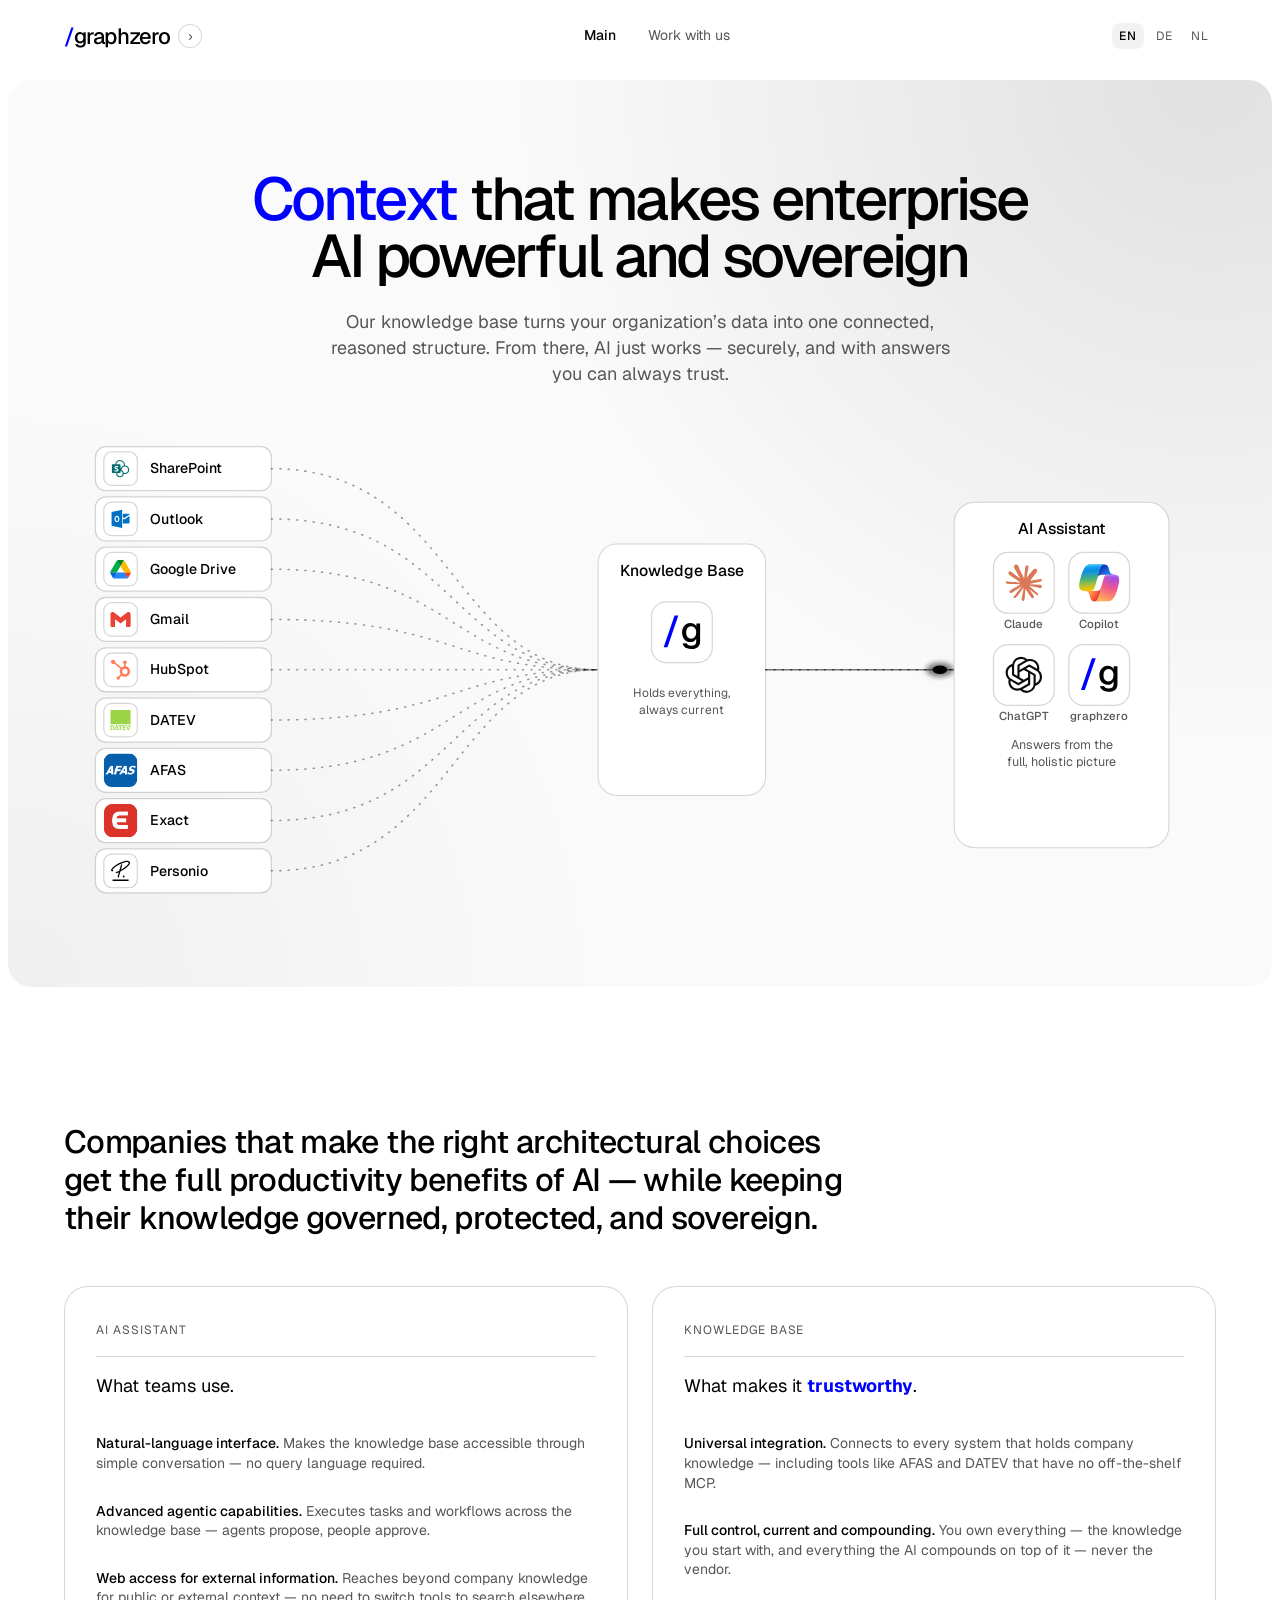
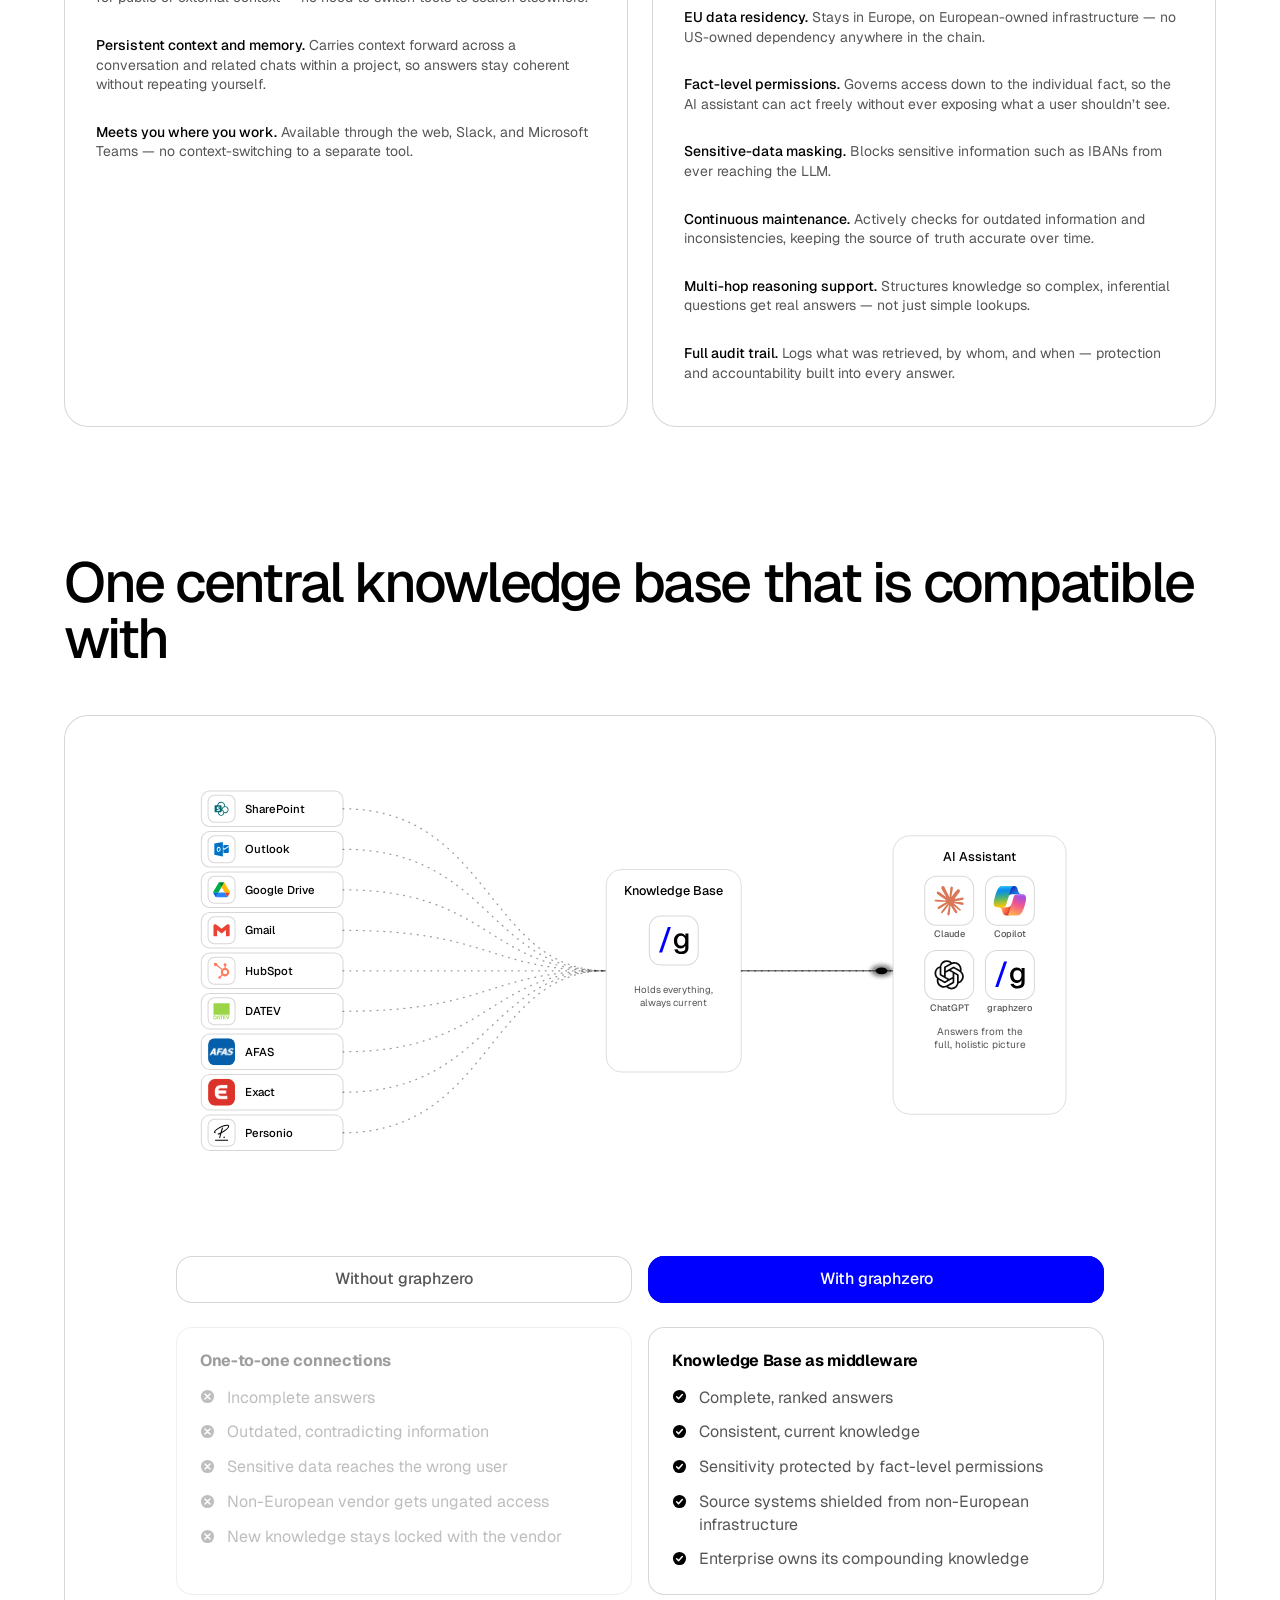
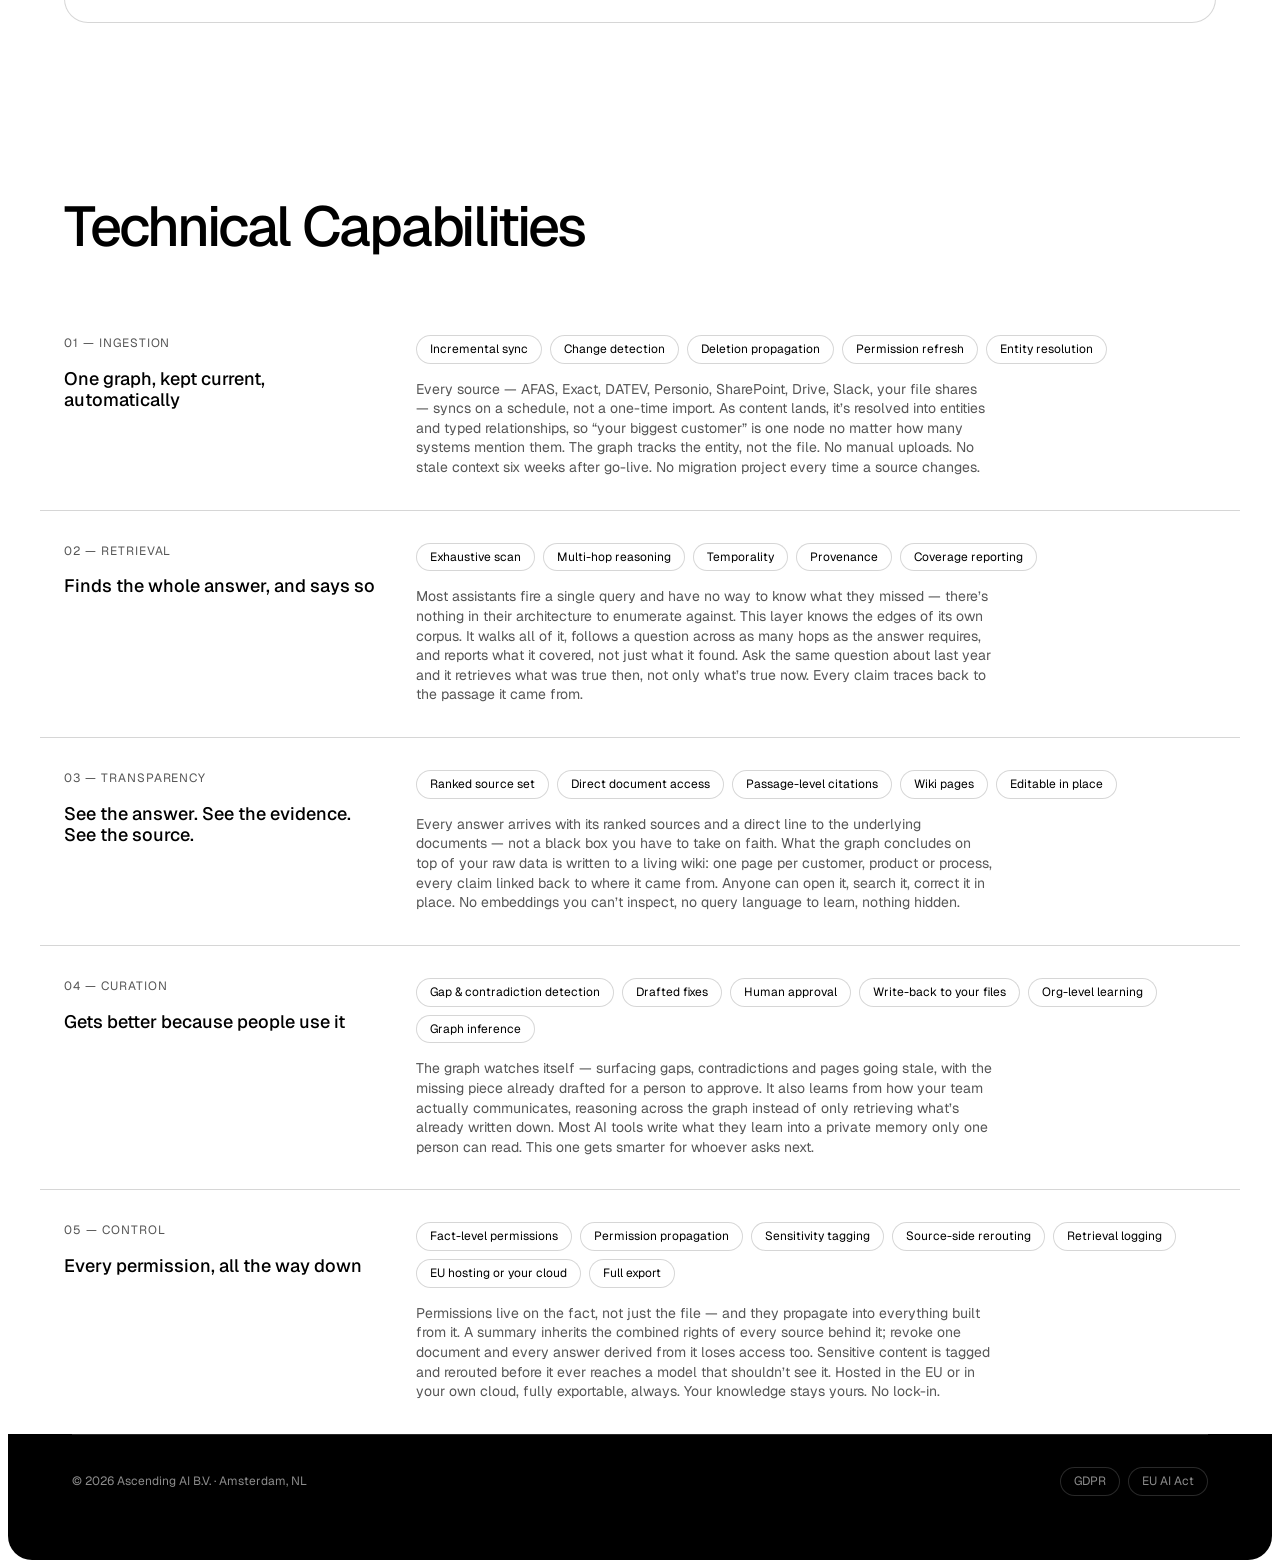
==== index.html @ 5f989569 "Build the two pages index.html is composed from two of graphzero-lp's pages: the Knowledge Base 3 fo" ====
<!DOCTYPE html>
<html lang="en">
<head>
<meta charset="utf-8">
<meta name="viewport" content="width=device-width, initial-scale=1">
<title>graphzero 2 | Main</title>
<meta name="description" content="Our knowledge base turns your organization's data into one connected, reasoned structure. From there, AI just works - securely, and with answers you can always trust.">
<meta property="og:title" content="graphzero 2 | Main">
<meta property="og:description" content="Our knowledge base turns your organization's data into one connected, reasoned structure. From there, AI just works - securely, and with answers you can always trust.">
<meta property="og:type" content="website">
<link rel="preconnect" href="https://fonts.googleapis.com">
<link rel="preconnect" href="https://fonts.gstatic.com" crossorigin>
<link rel="stylesheet" href="https://fonts.googleapis.com/css2?family=Geist:wght@400;500;700&amp;display=swap">
<link rel="stylesheet" href="assets/design-system/styles.css">
<link rel="stylesheet" href="assets/site.css?v=1">
<link rel="icon" href="assets/graphzero-mark.svg?v=1" type="image/svg+xml">
</head>
<body data-surface="light">

<a class="skip" href="#main">Skip to content</a>

<div class="page" data-page="main">

  <!-- The wordmark is the way back to the top of the site. -->
  <header class="site-header">
    <div class="brand-switch" data-identity-switch>
      <!-- Two identities under comparison, and scaffolding like the hero mark's
           arrow: drop this wrapper, the .brand-switch rules and the identity
           block in site.js once one is chosen, leaving the <a> where it is. -->
      <a class="brand" href="index.html" title="/graphzero">
        <span class="brand__slash">/</span><span class="brand__name">graphzero</span>
      </a>
      <button class="brand-switch__arrow" type="button" data-identity-step="1"
              aria-label="Next identity">&rsaquo;</button>
    </div>

    <button class="nav-toggle" type="button" aria-expanded="false" aria-controls="site-nav" aria-label="Menu">
      <span class="nav-toggle__bar"></span>
      <span class="nav-toggle__bar"></span>
    </button>

    <nav class="site-nav" id="site-nav" aria-label="Primary">
      <a href="index.html" aria-current="page">Main</a>
      <a href="work-with-us.html">Work with us</a>

      <!-- Only ever seen in the sheet. The desktop bar has no room for it. -->
      <div class="nav-cta">
        <a class="btn btn--hero" href="mailto:david@ascending.ai?subject=Ascending%20AI">Book a founder call</a>
      </div>
    </nav>

    <div class="lang" role="group" aria-label="Language">
      <button class="lang__opt" type="button" data-lang="en" aria-current="true">EN</button>
      <button class="lang__opt" type="button" data-lang="de">DE</button>
      <button class="lang__opt" type="button" data-lang="nl">NL</button>
    </div>
  </header>

  <main id="main">

    <section class="hero hero--stack" id="context-layer">
      <div class="wrap hero__inner hero__inner--stack">
        <div class="hero__copy">
          <h1 class="display hero__title"><span class="hl">Context</span> that makes enterprise AI powerful and sovereign</h1>
          <p class="lead hero__lead">Our knowledge base turns your organization&rsquo;s data into one connected, reasoned structure. From there, AI just works &mdash; securely, and with answers you can always trust.</p>
        </div>

        <figure class="hero__figure af-flow2">
          <svg role="img" aria-label="Nine business systems feeding a knowledge base, which answers through Claude, Copilot, ChatGPT or our own assistant." viewBox="0 40 1100 580" preserveAspectRatio="xMidYMid meet" xmlns="http://www.w3.org/2000/svg">
                            <defs>
                              <filter id="af-blur-kb-hero" x="-200%" y="-200%" width="500%" height="500%">
                                <feGaussianBlur stdDeviation="2.6"/>
                              </filter>
                            </defs>
            
                      <g class="af-chip">
                        <rect class="af-chip-rect" x="30" y="97.0" width="168" height="42" rx="10"/>
                        <rect x="38" y="102.0" width="32" height="32" rx="7.7" class="af-logo-tile"/><g transform="translate(44.08,108.08) scale(0.8267)"><path fill="#036C70" d="M22 13.25q0 1.04-.4 1.95-.39.9-1.07 1.58t-1.59 1.08q-.91.39-1.94.39-.64 0-1.27-.16-.09.83-.46 1.54-.38.72-.97 1.25-.58.53-1.33.82-.76.3-1.59.3-.91 0-1.71-.35-.79-.34-1.39-.93-.59-.59-.93-1.39-.35-.8-.35-1.7v-.32q.03-.15.05-.31H2.83q-.33 0-.59-.24Q2 16.5 2 16.17V7.83q0-.33.24-.59Q2.5 7 2.83 7h2.95q.12-1.06.61-2 .48-.89 1.24-1.56.75-.68 1.71-1.06T11.38 2q1.16 0 2.18.44 1.03.45 1.79 1.21t1.21 1.79Q17 6.46 17 7.63v.31q0 .15-.04.31 1.04 0 1.95.39.92.39 1.59 1.07.71.67 1.1 1.58.4.92.4 1.96m-10.63-10q-.81 0-1.54.29-.74.28-1.33.78-.56.5-.95 1.18-.38.7-.5 1.5h4.12q.33 0 .59.25.24.25.24.58v4.12l.18-.03q.17-.62.5-1.18.32-.57.79-1.02.45-.45 1.03-.79.54-.33 1.17-.5.08-.43.08-.8 0-.91-.35-1.71-.34-.79-.94-1.38-.59-.59-1.38-.94-.8-.35-1.71-.35m-4.27 12q.45 0 .9-.09.42-.09.76-.31.34-.21.55-.56.19-.36.19-.88 0-.53-.2-.88-.22-.35-.55-.59-.33-.23-.71-.38l-.72-.29Q7 11.14 6.77 11q-.22-.15-.22-.38 0-.16.12-.27.12-.1.28-.15.16-.07.33-.09.18-.01.3-.01.49 0 .88.12.38.13.79.38V9.12Q9 9.05 8.81 9q-.2-.05-.39-.08-.2-.03-.42-.05-.2-.01-.45-.01-.43 0-.88.09-.45.1-.82.32-.35.23-.59.56-.23.35-.23.86 0 .5.22.81.22.35.55.59.33.23.7.41l.72.29q.34.14.56.29.22.16.22.38 0 .19-.11.3-.1.11-.26.16-.13.08-.32.08H7q-.59 0-1.04-.18-.46-.2-.92-.52v1.56q.99.39 2.06.39m4.27 5.5q.63 0 1.21-.25.57-.24 1-.66.42-.43.67-1t.25-1.21q0-.56-.19-1.07-.18-.51-.51-.91-.34-.41-.8-.69-.45-.28-1-.4v1.61q0 .33-.24.59-.26.24-.59.24H8.31q-.06.31-.06.63 0 .64.25 1.21.24.57.66 1 .43.42 1 .66.57.25 1.21.25M17 17q.77 0 1.45-.29.69-.29 1.2-.81.51-.51.81-1.19.29-.68.29-1.46 0-.75-.29-1.45-.3-.69-.81-1.2t-1.2-.81Q17.77 9.5 17 9.5t-1.45.3-1.19.81-.81 1.19q-.3.7-.3 1.45v.21l.02.22q.46.22.85.54.38.32.7.71.3.4.52.86.21.46.32.95.66.26 1.34.26"/></g>
                        <text class="af-chip-label" x="82" y="122.5">SharePoint</text>
                      </g>
                      <g class="af-chip">
                        <rect class="af-chip-rect" x="30" y="145.0" width="168" height="42" rx="10"/>
                        <rect x="38" y="150.0" width="32" height="32" rx="7.7" class="af-logo-tile"/><g transform="translate(44.08,156.08) scale(0.6200)"><path fill="#0072c6" d="M19.484 7.937v5.477l1.916 1.205a.5.5 0 0 0 .21 0l8.238-5.554a1.174 1.174 0 0 0-.959-1.128Z"/><path fill="#0072c6" d="m19.484 15.457l1.747 1.2a.52.52 0 0 0 .543 0c-.3.181 8.073-5.378 8.073-5.378v10.066a1.408 1.408 0 0 1-1.49 1.555h-8.874zm-9.044-2.525a1.61 1.61 0 0 0-1.42.838a4.13 4.13 0 0 0-.526 2.218A4.05 4.05 0 0 0 9.02 18.2a1.6 1.6 0 0 0 2.771.022a4 4 0 0 0 .515-2.2a4.37 4.37 0 0 0-.5-2.281a1.54 1.54 0 0 0-1.366-.809"/><path fill="#0072c6" d="M2.153 5.155v21.427L18.453 30V2Zm10.908 14.336a3.23 3.23 0 0 1-2.7 1.361a3.19 3.19 0 0 1-2.64-1.318A5.46 5.46 0 0 1 6.706 16.1a5.87 5.87 0 0 1 1.036-3.616a3.27 3.27 0 0 1 2.744-1.384a3.12 3.12 0 0 1 2.61 1.321a5.64 5.64 0 0 1 1 3.484a5.76 5.76 0 0 1-1.035 3.586"/></g>
                        <text class="af-chip-label" x="82" y="170.5">Outlook</text>
                      </g>
                      <g class="af-chip">
                        <rect class="af-chip-rect" x="30" y="193.0" width="168" height="42" rx="10"/>
                        <rect x="38" y="198.0" width="32" height="32" rx="7.7" class="af-logo-tile"/><g transform="translate(44.08,205.13) scale(0.0775)"><path fill="#0066da" d="m19.354 196.034l11.29 19.5c2.346 4.106 5.718 7.332 9.677 9.678q17.009-21.591 23.68-33.137q6.77-11.717 16.641-36.655q-26.604-3.502-40.32-3.502q-13.165 0-40.322 3.502c0 4.545 1.173 9.09 3.519 13.196z"/><path fill="#ea4335" d="M215.681 225.212c3.96-2.346 7.332-5.572 9.677-9.677l4.692-8.064l22.434-38.855a26.57 26.57 0 0 0 3.518-13.196q-27.315-3.502-40.247-3.502q-13.899 0-40.248 3.502q9.754 25.075 16.422 36.655q6.724 11.683 23.752 33.137"/><path fill="#00832d" d="M128.001 73.311q19.68-23.768 27.125-36.655q5.996-10.377 13.196-33.137C164.363 1.173 159.818 0 155.126 0h-54.25C96.184 0 91.64 1.32 87.68 3.519q9.16 26.103 15.544 37.154q7.056 12.213 24.777 32.638"/><path fill="#2684fc" d="M175.36 155.42H80.642l-40.32 69.792c3.958 2.346 8.503 3.519 13.195 3.519h148.968c4.692 0 9.238-1.32 13.196-3.52z"/><path fill="#00ac47" d="M128.001 73.311L87.681 3.52c-3.96 2.346-7.332 5.571-9.678 9.677L3.519 142.224A26.57 26.57 0 0 0 0 155.42h80.642z"/><path fill="#ffba00" d="m215.242 77.71l-37.243-64.514c-2.345-4.106-5.718-7.331-9.677-9.677l-40.32 69.792l47.358 82.109h80.496c0-4.546-1.173-9.09-3.519-13.196z"/></g>
                        <text class="af-chip-label" x="82" y="218.5">Google Drive</text>
                      </g>
                      <g class="af-chip">
                        <rect class="af-chip-rect" x="30" y="241.0" width="168" height="42" rx="10"/>
                        <rect x="38" y="246.0" width="32" height="32" rx="7.7" class="af-logo-tile"/><g transform="translate(44.40,252.40) scale(0.8000)"><path d="M24 5.457v13.909c0 .904-.732 1.636-1.636 1.636h-3.819V11.73L12 16.64l-6.545-4.91v9.273H1.636A1.636 1.636 0 0 1 0 19.366V5.457c0-2.023 2.309-3.178 3.927-1.964L5.455 4.64 12 9.548l6.545-4.91 1.528-1.145C21.69 2.28 24 3.434 24 5.457z" fill="#EA4335"/></g>
                        <text class="af-chip-label" x="82" y="266.5">Gmail</text>
                      </g>
                      <g class="af-chip">
                        <rect class="af-chip-rect" x="30" y="289.0" width="168" height="42" rx="10"/>
                        <rect x="38" y="294.0" width="32" height="32" rx="7.7" class="af-logo-tile"/><g transform="translate(44.40,300.40) scale(0.8000)"><path d="M18.164 7.93V5.084a2.198 2.198 0 001.267-1.978v-.067A2.2 2.2 0 0017.238.845h-.067a2.2 2.2 0 00-2.193 2.193v.067a2.196 2.196 0 001.252 1.973l.013.006v2.852a6.22 6.22 0 00-2.969 1.31l.012-.01-7.828-6.095A2.497 2.497 0 104.3 4.656l-.012.006 7.697 5.991a6.176 6.176 0 00-1.038 3.446c0 1.343.425 2.588 1.147 3.607l-.013-.02-2.342 2.343a1.968 1.968 0 00-.58-.095h-.002a2.033 2.033 0 102.033 2.033 1.978 1.978 0 00-.1-.595l.005.014 2.317-2.317a6.247 6.247 0 104.782-11.134l-.036-.005zm-.964 9.378a3.206 3.206 0 113.215-3.207v.002a3.206 3.206 0 01-3.207 3.207z" fill="#FF7A59"/></g>
                        <text class="af-chip-label" x="82" y="314.5">HubSpot</text>
                      </g>
                      <g class="af-chip">
                        <rect class="af-chip-rect" x="30" y="337.0" width="168" height="42" rx="10"/>
                        <rect x="38" y="342.0" width="32" height="32" rx="7.7" class="af-logo-tile"/><g transform="translate(44.40,348.40) scale(0.8000)"><path d="M0 .165v16.9174h23.9147V.1651Zm.017 18.1842v5.4857h1.9809c1.4754 0 2.7429-1.1832 2.7429-2.7005-.042-1.686-1.0982-2.7852-2.5736-2.7852zm6.62 0-2.1079 5.4857H5.706l1.6422-4.3428 1.3546 3.454h-1.524v.8888h3.0392l-2.1502-5.4857Zm2.6498 0v.9312h1.7778v4.5545h1.219v-4.5545h1.727v-.9312zm5.1894 0v5.4857h3.7926v-.8889h-2.6159v-1.5153h2.3196v-.9313h-2.3196v-1.219h2.4889v-.9312zm3.962 0 2.1502 5.4857h1.3037L24 18.3492h-2.9037v.9312h1.3884l-1.2699 3.327-1.5577-4.2582zm-17.2869.9312h.9313c.9271 0 1.5576.6735 1.5153 1.8117-.042 1.1804-.8425 1.8116-1.8116 1.8116h-.635Z" fill="#9BD547"/></g>
                        <text class="af-chip-label" x="82" y="362.5">DATEV</text>
                      </g>
                      <g class="af-chip">
                        <rect class="af-chip-rect" x="30" y="385.0" width="168" height="42" rx="10"/>
                        <image href="[data-uri]" x="38" y="390.0" width="32" height="32" preserveAspectRatio="xMidYMid slice" style="clip-path:inset(0 round 7.7px)"/>
                        <text class="af-chip-label" x="82" y="410.5">AFAS</text>
                      </g>
                      <g class="af-chip">
                        <rect class="af-chip-rect" x="30" y="433.0" width="168" height="42" rx="10"/>
                        <image href="[data-uri]" x="38" y="438.0" width="32" height="32" preserveAspectRatio="xMidYMid slice" style="clip-path:inset(0 round 7.7px)"/>
                        <text class="af-chip-label" x="82" y="458.5">Exact</text>
                      </g>
                      <g class="af-chip">
                        <rect class="af-chip-rect" x="30" y="481.0" width="168" height="42" rx="10"/>
                        <rect x="38" y="486.0" width="32" height="32" rx="7.7" class="af-logo-tile"/><g transform="translate(44.40,492.40) scale(0.8000)"><path d="M21.603 24H2.47v-1.563h19.133Zm-6.167-4.044c.557.145 1.137-.244 1.303-.867.166-.624-.157-1.25-.713-1.39-.556-.142-1.137.24-1.304.865-.167.624.156 1.25.714 1.39zM22.37.676c-1.737-1.347-5.387-.43-8.145.576A41.707 41.705 0 0 0 5.64 5.625C3.624 6.985 1.135 8.987.748 10.814a1.43 1.43 0 0 0 .28 1.263c.505.59 1.354.576 1.516.568a.781.781 0 0 0 .51-1.368.783.783 0 0 0-.58-.193.877.877 0 0 1-.181-.016c.58-2.136 6.69-6.232 12.47-8.342 3.858-1.408 5.964-1.342 6.649-.81.284.22.433.487.23 1.062-.545 1.535-3.2 3.96-7.108 6.48-.725.467-1.434.898-2.11 1.29.544-1.92 1.1-3.88 1.582-5.561a.782.782 0 0 0-1.504-.43 2070.72 2070.634 0 0 0-2.002 7.05c-1.564.811-2.754 1.3-3.22 1.366a.783.783 0 0 0-1.025 1.095c.134.226.4.476.929.476.088 0 .177-.007.264-.02.54-.073 1.417-.395 2.485-.884-.758 2.702-1.373 4.975-1.407 5.282a.781.781 0 0 0 .69.858.668.668 0 0 0 .087 0 .783.783 0 0 0 .775-.685c.062-.38.822-3.133 1.746-6.42a58.241 58.239 0 0 0 4.01-2.401c5.435-3.587 7.007-5.917 7.362-7.241.277-1.02-.017-1.93-.825-2.557z" fill="#000000"/></g>
                        <text class="af-chip-label" x="82" y="506.5">Personio</text>
                      </g>
            
                      <path class="af-line-kb" style="animation-delay:-0.0s" d="M198,118.0 C373,118.0 370,310.0 510,310"/>
                      <path class="af-line-kb" style="animation-delay:-0.18s" d="M198,166.0 C373,166.0 370,310.0 510,310"/>
                      <path class="af-line-kb" style="animation-delay:-0.36s" d="M198,214.0 C373,214.0 370,310.0 510,310"/>
                      <path class="af-line-kb" style="animation-delay:-0.54s" d="M198,262.0 C373,262.0 370,310.0 510,310"/>
                      <path class="af-line-kb" style="animation-delay:-0.72s" d="M198,310.0 C373,310.0 370,310.0 510,310"/>
                      <path class="af-line-kb" style="animation-delay:-0.9s" d="M198,358.0 C373,358.0 370,310.0 510,310"/>
                      <path class="af-line-kb" style="animation-delay:-1.08s" d="M198,406.0 C373,406.0 370,310.0 510,310"/>
                      <path class="af-line-kb" style="animation-delay:-1.26s" d="M198,454.0 C373,454.0 370,310.0 510,310"/>
                      <path class="af-line-kb" style="animation-delay:-1.44s" d="M198,502.0 C373,502.0 370,310.0 510,310"/>

                            <rect class="af-kb-rect" x="510" y="190" width="160" height="240" rx="18"/>
                            <text class="af-kb-title" x="590.0" y="220" text-anchor="middle">Knowledge Base</text>
                            <rect x="561.0" y="245.2" width="58" height="58" rx="13.9" class="af-logo-tile"/><g transform="translate(571.30,284.54) scale(0.03519,-0.03519)"><path d="M37 -110 333 750H435L140 -110Z" fill="#0000ff"/><path d="M289 -162Q226 -162 178.0 -143.0Q130 -124 99.0 -89.5Q68 -55 57 -9L167 -2Q178 -35 205.5 -54.5Q233 -74 289 -74Q355 -74 390.5 -46.0Q426 -18 426 39V116Q407 75 365.0 51.0Q323 27 271 27Q204 27 152.0 60.0Q100 93 71.0 151.0Q42 209 42 285Q42 362 70.5 420.0Q99 478 150.5 511.0Q202 544 267 544Q324 544 367.5 518.0Q411 492 430 448V532H532V42Q532 -24 502.5 -69.5Q473 -115 418.5 -138.5Q364 -162 289 -162ZM288 117Q350 117 387.5 162.0Q425 207 426 286Q427 338 410.0 375.5Q393 413 361.5 433.5Q330 454 288 454Q223 454 187.5 408.5Q152 363 152 286Q152 208 188.5 162.5Q225 117 288 117Z" fill="#000000" transform="translate(494,0)"/></g>
                            <text class="af-kb-sub" x="590.0" y="336" text-anchor="middle">Holds everything,</text>
                            <text class="af-kb-sub" x="590.0" y="352" text-anchor="middle">always current</text>

                      <path id="af-kb-link-path-hero" class="af-line-base" d="M670,310 L850,310"/>
                    <path class="af-line-flow" d="M670,310 L850,310"/>
                      <path class="af-line-glow" d="M670,310 L850,310">
                        <animate attributeName="opacity" values="0;0;0.85;0.85;0;0" keyTimes="0;0.00000;0.03571;0.51190;0.54762;1" dur="4.2s" begin="0s" repeatCount="indefinite" />
                      </path>
                      <g class="af-packet-ping">
                        <circle class="af-ping-ring" r="6"/>
                        <animateMotion dur="4.2s" begin="0s" repeatCount="indefinite" keyPoints="1;1;0;0" keyTimes="0;0.00000;0.20238;1" calcMode="linear"><mpath href="#af-kb-link-path-hero"/></animateMotion>
                        <animate attributeName="opacity" values="0;0;0.9;0.9;0;0" keyTimes="0;0.00000;0.01190;0.19048;0.20238;1" dur="4.2s" begin="0s" repeatCount="indefinite" />
                      </g>
                      <g class="af-pill" data-anim="1">
                        <ellipse class="af-pill-glow" cx="0" cy="0" rx="13" ry="7"/>
                        <ellipse class="af-pill-core" cx="0" cy="0" rx="7" ry="4"/>
                        <animateMotion dur="4.2s" begin="0s" repeatCount="indefinite" keyPoints="0;0;1;1" keyTimes="0;0.28571;0.54762;1" calcMode="linear"><mpath href="#af-kb-link-path-hero"/></animateMotion>
                        <animate attributeName="opacity" values="0;0;1;1;0;0" keyTimes="0;0.28571;0.30000;0.53333;0.54762;1" dur="4.2s" begin="0s" repeatCount="indefinite" />
                      </g>

                      <g class="af-ast-kb">
                        <rect class="af-ast-rect" x="850" y="150" width="205" height="330" rx="20"/>
                        <text class="af-ast-title" x="952.5" y="180" text-anchor="middle">AI Assistant</text>
        
                        <g>
                          <rect x="887.5" y="198.0" width="58" height="58" rx="13.9" class="af-logo-tile"/><g transform="translate(899.10,209.60) scale(1.4500)"><path d="M4.709 15.955l4.72-2.647.08-.23-.08-.128H9.2l-.79-.048-2.698-.073-2.339-.097-2.266-.122-.571-.121L0 11.784l.055-.352.48-.321.686.06 1.52.103 2.278.158 1.652.097 2.449.255h.389l.055-.157-.134-.098-.103-.097-2.358-1.596-2.552-1.688-1.336-.972-.724-.491-.364-.462-.158-1.008.656-.722.881.06.225.061.893.686 1.908 1.476 2.491 1.833.365.304.145-.103.019-.073-.164-.274-1.355-2.446-1.446-2.49-.644-1.032-.17-.619a2.97 2.97 0 01-.104-.729L6.283.134 6.696 0l.996.134.42.364.62 1.414 1.002 2.229 1.555 3.03.456.898.243.832.091.255h.158V9.01l.128-1.706.237-2.095.23-2.695.08-.76.376-.91.747-.492.584.28.48.685-.067.444-.286 1.851-.559 2.903-.364 1.942h.212l.243-.242.985-1.306 1.652-2.064.73-.82.85-.904.547-.431h1.033l.76 1.129-.34 1.166-1.064 1.347-.881 1.142-1.264 1.7-.79 1.36.073.11.188-.02 2.856-.606 1.543-.28 1.841-.315.833.388.091.395-.328.807-1.969.486-2.309.462-3.439.813-.042.03.049.061 1.549.146.662.036h1.622l3.02.225.79.522.474.638-.079.485-1.215.62-1.64-.389-3.829-.91-1.312-.329h-.182v.11l1.093 1.068 2.006 1.81 2.509 2.33.127.578-.322.455-.34-.049-2.205-1.657-.851-.747-1.926-1.62h-.128v.17l.444.649 2.345 3.521.122 1.08-.17.353-.608.213-.668-.122-1.374-1.925-1.415-2.167-1.143-1.943-.14.08-.674 7.254-.316.37-.729.28-.607-.461-.322-.747.322-1.476.389-1.924.315-1.53.286-1.9.17-.632-.012-.042-.14.018-1.434 1.967-2.18 2.945-1.726 1.845-.414.164-.717-.37.067-.662.401-.589 2.388-3.036 1.44-1.882.93-1.086-.006-.158h-.055L4.132 18.56l-1.13.146-.487-.456.061-.746.231-.243 1.908-1.312-.006.006z" fill="#D97757"/></g>
                          <text class="af-ast-label" x="916.5" y="270.0" text-anchor="middle">Claude</text>
                        </g>
                        <g>
                          <rect x="959.5" y="198.0" width="58" height="58" rx="13.9" class="af-logo-tile"/><g transform="translate(969.36,207.86) scale(1.5950)"><defs><defs><radialGradient cx="85.44%" cy="100.653%" fx="85.44%" fy="100.653%" gradientTransform="scale(-.8553 -1) rotate(50.927 2.041 -1.946)" id="af-copilot-grad-i2-0-hero" r="105.116%"><stop offset="9.6%" stop-color="#00AEFF"></stop><stop offset="77.3%" stop-color="#2253CE"></stop><stop offset="100%" stop-color="#0736C4"></stop></radialGradient><radialGradient cx="18.143%" cy="32.928%" fx="18.143%" fy="32.928%" gradientTransform="scale(.8897 1) rotate(52.069 .193 .352)" id="af-copilot-grad-i2-1-hero" r="95.612%"><stop offset="0%" stop-color="#FFB657"></stop><stop offset="63.4%" stop-color="#FF5F3D"></stop><stop offset="92.3%" stop-color="#C02B3C"></stop></radialGradient><radialGradient cx="82.987%" cy="-9.792%" fx="82.987%" fy="-9.792%" gradientTransform="scale(-1 -.9441) rotate(-70.872 .142 1.17)" id="af-copilot-grad-i2-4-hero" r="140.622%"><stop offset="6.6%" stop-color="#8C48FF"></stop><stop offset="50%" stop-color="#F2598A"></stop><stop offset="89.6%" stop-color="#FFB152"></stop></radialGradient><linearGradient id="af-copilot-grad-i2-2-hero" x1="39.465%" x2="46.884%" y1="12.117%" y2="103.774%"><stop offset="15.6%" stop-color="#0D91E1"></stop><stop offset="48.7%" stop-color="#52B471"></stop><stop offset="65.2%" stop-color="#98BD42"></stop><stop offset="93.7%" stop-color="#FFC800"></stop></linearGradient><linearGradient id="af-copilot-grad-i2-3-hero" x1="45.949%" x2="50%" y1="0%" y2="100%"><stop offset="0%" stop-color="#3DCBFF"></stop><stop offset="24.7%" stop-color="#0588F7" stop-opacity="0"></stop></linearGradient><linearGradient id="af-copilot-grad-i2-5-hero" x1="83.507%" x2="83.453%" y1="-6.106%" y2="21.131%"><stop offset="5.8%" stop-color="#F8ADFA"></stop><stop offset="70.8%" stop-color="#A86EDD" stop-opacity="0"></stop></linearGradient></defs></defs><path d="M17.533 1.829A2.528 2.528 0 0015.11 0h-.737a2.531 2.531 0 00-2.484 2.087l-1.263 6.937.314-1.08a2.528 2.528 0 012.424-1.833h4.284l1.797.706 1.731-.706h-.505a2.528 2.528 0 01-2.423-1.829l-.715-2.453z" fill="url(#af-copilot-grad-i2-0-hero)" transform="translate(0 1)"></path><path d="M6.726 20.16A2.528 2.528 0 009.152 22h1.566c1.37 0 2.49-1.1 2.525-2.48l.17-6.69-.357 1.228a2.528 2.528 0 01-2.423 1.83h-4.32l-1.54-.842-1.667.843h.497c1.124 0 2.113.75 2.426 1.84l.697 2.432z" fill="url(#af-copilot-grad-i2-1-hero)" transform="translate(0 1)"></path><path d="M15 0H6.252c-2.5 0-4 3.331-5 6.662-1.184 3.947-2.734 9.225 1.75 9.225H6.78c1.13 0 2.12-.753 2.43-1.847.657-2.317 1.809-6.359 2.713-9.436.46-1.563.842-2.906 1.43-3.742A1.97 1.97 0 0115 0" fill="url(#af-copilot-grad-i2-2-hero)" transform="translate(0 1)"></path><path d="M15 0H6.252c-2.5 0-4 3.331-5 6.662-1.184 3.947-2.734 9.225 1.75 9.225H6.78c1.13 0 2.12-.753 2.43-1.847.657-2.317 1.809-6.359 2.713-9.436.46-1.563.842-2.906 1.43-3.742A1.97 1.97 0 0115 0" fill="url(#af-copilot-grad-i2-3-hero)" transform="translate(0 1)"></path><path d="M9 22h8.749c2.5 0 4-3.332 5-6.663 1.184-3.948 2.734-9.227-1.75-9.227H17.22c-1.129 0-2.12.754-2.43 1.848a1149.2 1149.2 0 01-2.713 9.437c-.46 1.564-.842 2.907-1.43 3.743A1.97 1.97 0 019 22" fill="url(#af-copilot-grad-i2-4-hero)" transform="translate(0 1)"></path><path d="M9 22h8.749c2.5 0 4-3.332 5-6.663 1.184-3.948 2.734-9.227-1.75-9.227H17.22c-1.129 0-2.12.754-2.43 1.848a1149.2 1149.2 0 01-2.713 9.437c-.46 1.564-.842 2.907-1.43 3.743A1.97 1.97 0 019 22" fill="url(#af-copilot-grad-i2-5-hero)" transform="translate(0 1)"></path></g>
                          <text class="af-ast-label" x="988.5" y="270.0" text-anchor="middle">Copilot</text>
                        </g>
                        <g>
                          <rect x="887.5" y="286.0" width="58" height="58" rx="13.9" class="af-logo-tile"/><g transform="translate(899.10,297.60) scale(1.4500)"><path d="M9.205 8.658v-2.26c0-.19.072-.333.238-.428l4.543-2.616c.619-.357 1.356-.523 2.117-.523 2.854 0 4.662 2.212 4.662 4.566 0 .167 0 .357-.024.547l-4.71-2.759a.797.797 0 00-.856 0l-5.97 3.473zm10.609 8.8V12.06c0-.333-.143-.57-.429-.737l-5.97-3.473 1.95-1.118a.433.433 0 01.476 0l4.543 2.617c1.309.76 2.189 2.378 2.189 3.948 0 1.808-1.07 3.473-2.76 4.163zM7.802 12.703l-1.95-1.142c-.167-.095-.239-.238-.239-.428V5.899c0-2.545 1.95-4.472 4.591-4.472 1 0 1.927.333 2.712.928L8.23 5.067c-.285.166-.428.404-.428.737v6.898zM12 15.128l-2.795-1.57v-3.33L12 8.658l2.795 1.57v3.33L12 15.128zm1.796 7.23c-1 0-1.927-.332-2.712-.927l4.686-2.712c.285-.166.428-.404.428-.737v-6.898l1.974 1.142c.167.095.238.238.238.428v5.233c0 2.545-1.974 4.472-4.614 4.472zm-5.637-5.303l-4.544-2.617c-1.308-.761-2.188-2.378-2.188-3.948A4.482 4.482 0 014.21 6.327v5.423c0 .333.143.571.428.738l5.947 3.449-1.95 1.118a.432.432 0 01-.476 0zm-.262 3.9c-2.688 0-4.662-2.021-4.662-4.519 0-.19.024-.38.047-.57l4.686 2.71c.286.167.571.167.856 0l5.97-3.448v2.26c0 .19-.07.333-.237.428l-4.543 2.616c-.619.357-1.356.523-2.117.523zm5.899 2.83a5.947 5.947 0 005.827-4.756C22.287 18.339 24 15.84 24 13.296c0-1.665-.713-3.282-1.998-4.448.119-.5.19-.999.19-1.498 0-3.401-2.759-5.947-5.946-5.947-.642 0-1.26.095-1.88.31A5.962 5.962 0 0010.205 0a5.947 5.947 0 00-5.827 4.757C1.713 5.447 0 7.945 0 10.49c0 1.666.713 3.283 1.998 4.448-.119.5-.19 1-.19 1.499 0 3.401 2.759 5.946 5.946 5.946.642 0 1.26-.095 1.88-.309a5.96 5.96 0 004.162 1.713z" fill="#0B0B0C"/></g>
                          <text class="af-ast-label" x="916.5" y="358.0" text-anchor="middle">ChatGPT</text>
                        </g>
                        <g>
                          <rect x="959.5" y="286.0" width="58" height="58" rx="13.9" class="af-logo-tile"/><g transform="translate(969.80,325.34) scale(0.03519,-0.03519)"><path d="M37 -110 333 750H435L140 -110Z" fill="#0000ff"/><path d="M289 -162Q226 -162 178.0 -143.0Q130 -124 99.0 -89.5Q68 -55 57 -9L167 -2Q178 -35 205.5 -54.5Q233 -74 289 -74Q355 -74 390.5 -46.0Q426 -18 426 39V116Q407 75 365.0 51.0Q323 27 271 27Q204 27 152.0 60.0Q100 93 71.0 151.0Q42 209 42 285Q42 362 70.5 420.0Q99 478 150.5 511.0Q202 544 267 544Q324 544 367.5 518.0Q411 492 430 448V532H532V42Q532 -24 502.5 -69.5Q473 -115 418.5 -138.5Q364 -162 289 -162ZM288 117Q350 117 387.5 162.0Q425 207 426 286Q427 338 410.0 375.5Q393 413 361.5 433.5Q330 454 288 454Q223 454 187.5 408.5Q152 363 152 286Q152 208 188.5 162.5Q225 117 288 117Z" fill="#000000" transform="translate(494,0)"/></g>
                          <text class="af-ast-label" x="988.5" y="358.0" text-anchor="middle" data-identity-name>graphzero</text>
                        </g>
                        <text class="af-ast-sub" x="952.5" y="386.0" text-anchor="middle">Answers from the</text><text class="af-ast-sub" x="952.5" y="402.0" text-anchor="middle">full, holistic picture</text>
                      </g>
                          </svg>
        </figure>
      </div>
    </section>

    <section class="wrap sec" id="layers">
      <h2 class="h2 sec-head" style="max-width:44ch">Companies that make the right architectural choices get the full productivity benefits of AI &mdash; while keeping their knowledge governed, protected, and sovereign.</h2>

      <!-- Two columns because the point is that these are two layers, not one
           list. The assistant is what people touch; the knowledge base is what
           makes what they touch trustworthy. -->
      <div class="layer-grid">
        <article class="layer-card">
          <span class="eyebrow">AI Assistant</span>
          <hr class="rule">
          <p class="layer-card__role">What teams use.</p>
          <ul class="layer-list">
          <li><strong>Natural-language interface.</strong> Makes the knowledge base accessible through simple conversation — no query language required.</li>
          <li><strong>Advanced agentic capabilities.</strong> Executes tasks and workflows across the knowledge base — agents propose, people approve.</li>
          <li><strong>Web access for external information.</strong> Reaches beyond company knowledge for public or external context — no need to switch tools to search elsewhere.</li>
          <li><strong>Persistent context and memory.</strong> Carries context forward across a conversation and related chats within a project, so answers stay coherent without repeating yourself.</li>
          <li><strong>Meets you where you work.</strong> Available through the web, Slack, and Microsoft Teams — no context-switching to a separate tool.</li>
          </ul>
        </article>

        <article class="layer-card">
          <span class="eyebrow">Knowledge Base</span>
          <hr class="rule">
          <p class="layer-card__role">What makes it <span class="hl">trustworthy</span>.</p>
          <ul class="layer-list">
          <li><strong>Universal integration.</strong> Connects to every system that holds company knowledge — including tools like AFAS and DATEV that have no off-the-shelf MCP.</li>
          <li><strong>Full control, current and compounding.</strong> You own everything — the knowledge you start with, and everything the AI compounds on top of it — never the vendor.</li>
          <li><strong>EU data residency.</strong> Stays in Europe, on European-owned infrastructure — no US-owned dependency anywhere in the chain.</li>
          <li><strong>Fact-level permissions.</strong> Governs access down to the individual fact, so the AI assistant can act freely without ever exposing what a user shouldn’t see.</li>
          <li><strong>Sensitive-data masking.</strong> Blocks sensitive information such as IBANs from ever reaching the LLM.</li>
          <li><strong>Continuous maintenance.</strong> Actively checks for outdated information and inconsistencies, keeping the source of truth accurate over time.</li>
          <li><strong>Multi-hop reasoning support.</strong> Structures knowledge so complex, inferential questions get real answers — not just simple lookups.</li>
          <li><strong>Full audit trail.</strong> Logs what was retrieved, by whom, and when — protection and accountability built into every answer.</li>
          </ul>
        </article>
      </div>
    </section>

    <section class="wrap sec" id="architecture">
      <!-- Imported whole from the source file, markup and scoped styles
           together. Everything it needs is inside it: no script, no external
           asset, the logos inlined as data URIs and the view toggle done with
           a radio input rather than JavaScript. Its own class prefix keeps it
           off the page's namespace, and it asks for the same font stack the
           site already loads.

           Two things to know before touching it. Its ids are page-global, so a
           second copy on this page would need every id and every matching
           for=/href= suffixed. And AFAS and Exact draw as monogram tiles rather
           than logos, because the source had no verified mark for them &mdash;
           those two are the ones to swap if official assets turn up. -->
      <h2 class="h3-fixed af-head">One central knowledge base that is compatible with
        <!-- One line, five names, one at a time. All five stay in the markup:
             a screen reader reads the list, which is the same claim the
             animation is making one word at a time. -->
        <span class="rotator">
          <span class="rotator__item">Claude.</span>
          <span class="rotator__item">Copilot.</span>
          <span class="rotator__item">ChatGPT.</span>
          <span class="rotator__item"><span data-identity-name>graphzero</span> Search &amp; Agents.</span>
          <span class="rotator__item">your AI Assistant.</span>
        </span>
      </h2>

      <div class="embed">
      <div class="af-flow2 af-flow2--split" role="img" aria-label="Two diagrams comparing a direct MCP connection to source systems versus a knowledge base middleware that aggregates all sources before answering.">

        <input type="radio" id="af-tab-direct" name="af-tabs2" class="af-radio">
        <input type="radio" id="af-tab-kb" name="af-tabs2" class="af-radio" checked>

        <div class="af-panel">

          <!-- ================= VIEW 1 — One-to-one connections ================= -->
          <div class="af-view af-view-direct">
            <div class="af-row">
              <div class="af-diagram-col">
                <svg viewBox="0 40 1100 580" preserveAspectRatio="xMidYMid meet" xmlns="http://www.w3.org/2000/svg">
                  <defs>
                    <filter id="af-blur" x="-200%" y="-200%" width="500%" height="500%">
                      <feGaussianBlur stdDeviation="2.6"/>
                    </filter>
                  </defs>
            
            <g class="af-chip">
              <rect class="af-chip-rect" x="30" y="97.0" width="168" height="42" rx="10"/>
              <rect x="38" y="102.0" width="32" height="32" rx="7.7" class="af-logo-tile"/><g transform="translate(44.08,108.08) scale(0.8267)"><path fill="#036C70" d="M22 13.25q0 1.04-.4 1.95-.39.9-1.07 1.58t-1.59 1.08q-.91.39-1.94.39-.64 0-1.27-.16-.09.83-.46 1.54-.38.72-.97 1.25-.58.53-1.33.82-.76.3-1.59.3-.91 0-1.71-.35-.79-.34-1.39-.93-.59-.59-.93-1.39-.35-.8-.35-1.7v-.32q.03-.15.05-.31H2.83q-.33 0-.59-.24Q2 16.5 2 16.17V7.83q0-.33.24-.59Q2.5 7 2.83 7h2.95q.12-1.06.61-2 .48-.89 1.24-1.56.75-.68 1.71-1.06T11.38 2q1.16 0 2.18.44 1.03.45 1.79 1.21t1.21 1.79Q17 6.46 17 7.63v.31q0 .15-.04.31 1.04 0 1.95.39.92.39 1.59 1.07.71.67 1.1 1.58.4.92.4 1.96m-10.63-10q-.81 0-1.54.29-.74.28-1.33.78-.56.5-.95 1.18-.38.7-.5 1.5h4.12q.33 0 .59.25.24.25.24.58v4.12l.18-.03q.17-.62.5-1.18.32-.57.79-1.02.45-.45 1.03-.79.54-.33 1.17-.5.08-.43.08-.8 0-.91-.35-1.71-.34-.79-.94-1.38-.59-.59-1.38-.94-.8-.35-1.71-.35m-4.27 12q.45 0 .9-.09.42-.09.76-.31.34-.21.55-.56.19-.36.19-.88 0-.53-.2-.88-.22-.35-.55-.59-.33-.23-.71-.38l-.72-.29Q7 11.14 6.77 11q-.22-.15-.22-.38 0-.16.12-.27.12-.1.28-.15.16-.07.33-.09.18-.01.3-.01.49 0 .88.12.38.13.79.38V9.12Q9 9.05 8.81 9q-.2-.05-.39-.08-.2-.03-.42-.05-.2-.01-.45-.01-.43 0-.88.09-.45.1-.82.32-.35.23-.59.56-.23.35-.23.86 0 .5.22.81.22.35.55.59.33.23.7.41l.72.29q.34.14.56.29.22.16.22.38 0 .19-.11.3-.1.11-.26.16-.13.08-.32.08H7q-.59 0-1.04-.18-.46-.2-.92-.52v1.56q.99.39 2.06.39m4.27 5.5q.63 0 1.21-.25.57-.24 1-.66.42-.43.67-1t.25-1.21q0-.56-.19-1.07-.18-.51-.51-.91-.34-.41-.8-.69-.45-.28-1-.4v1.61q0 .33-.24.59-.26.24-.59.24H8.31q-.06.31-.06.63 0 .64.25 1.21.24.57.66 1 .43.42 1 .66.57.25 1.21.25M17 17q.77 0 1.45-.29.69-.29 1.2-.81.51-.51.81-1.19.29-.68.29-1.46 0-.75-.29-1.45-.3-.69-.81-1.2t-1.2-.81Q17.77 9.5 17 9.5t-1.45.3-1.19.81-.81 1.19q-.3.7-.3 1.45v.21l.02.22q.46.22.85.54.38.32.7.71.3.4.52.86.21.46.32.95.66.26 1.34.26"/></g>
              <text class="af-chip-label" x="82" y="122.5">SharePoint</text>
            </g>
            <g class="af-chip">
              <rect class="af-chip-rect" x="30" y="145.0" width="168" height="42" rx="10"/>
              <rect x="38" y="150.0" width="32" height="32" rx="7.7" class="af-logo-tile"/><g transform="translate(44.08,156.08) scale(0.6200)"><path fill="#0072c6" d="M19.484 7.937v5.477l1.916 1.205a.5.5 0 0 0 .21 0l8.238-5.554a1.174 1.174 0 0 0-.959-1.128Z"/><path fill="#0072c6" d="m19.484 15.457l1.747 1.2a.52.52 0 0 0 .543 0c-.3.181 8.073-5.378 8.073-5.378v10.066a1.408 1.408 0 0 1-1.49 1.555h-8.874zm-9.044-2.525a1.61 1.61 0 0 0-1.42.838a4.13 4.13 0 0 0-.526 2.218A4.05 4.05 0 0 0 9.02 18.2a1.6 1.6 0 0 0 2.771.022a4 4 0 0 0 .515-2.2a4.37 4.37 0 0 0-.5-2.281a1.54 1.54 0 0 0-1.366-.809"/><path fill="#0072c6" d="M2.153 5.155v21.427L18.453 30V2Zm10.908 14.336a3.23 3.23 0 0 1-2.7 1.361a3.19 3.19 0 0 1-2.64-1.318A5.46 5.46 0 0 1 6.706 16.1a5.87 5.87 0 0 1 1.036-3.616a3.27 3.27 0 0 1 2.744-1.384a3.12 3.12 0 0 1 2.61 1.321a5.64 5.64 0 0 1 1 3.484a5.76 5.76 0 0 1-1.035 3.586"/></g>
              <text class="af-chip-label" x="82" y="170.5">Outlook</text>
            </g>
            <g class="af-chip">
              <rect class="af-chip-rect" x="30" y="193.0" width="168" height="42" rx="10"/>
              <rect x="38" y="198.0" width="32" height="32" rx="7.7" class="af-logo-tile"/><g transform="translate(44.08,205.13) scale(0.0775)"><path fill="#0066da" d="m19.354 196.034l11.29 19.5c2.346 4.106 5.718 7.332 9.677 9.678q17.009-21.591 23.68-33.137q6.77-11.717 16.641-36.655q-26.604-3.502-40.32-3.502q-13.165 0-40.322 3.502c0 4.545 1.173 9.09 3.519 13.196z"/><path fill="#ea4335" d="M215.681 225.212c3.96-2.346 7.332-5.572 9.677-9.677l4.692-8.064l22.434-38.855a26.57 26.57 0 0 0 3.518-13.196q-27.315-3.502-40.247-3.502q-13.899 0-40.248 3.502q9.754 25.075 16.422 36.655q6.724 11.683 23.752 33.137"/><path fill="#00832d" d="M128.001 73.311q19.68-23.768 27.125-36.655q5.996-10.377 13.196-33.137C164.363 1.173 159.818 0 155.126 0h-54.25C96.184 0 91.64 1.32 87.68 3.519q9.16 26.103 15.544 37.154q7.056 12.213 24.777 32.638"/><path fill="#2684fc" d="M175.36 155.42H80.642l-40.32 69.792c3.958 2.346 8.503 3.519 13.195 3.519h148.968c4.692 0 9.238-1.32 13.196-3.52z"/><path fill="#00ac47" d="M128.001 73.311L87.681 3.52c-3.96 2.346-7.332 5.571-9.678 9.677L3.519 142.224A26.57 26.57 0 0 0 0 155.42h80.642z"/><path fill="#ffba00" d="m215.242 77.71l-37.243-64.514c-2.345-4.106-5.718-7.331-9.677-9.677l-40.32 69.792l47.358 82.109h80.496c0-4.546-1.173-9.09-3.519-13.196z"/></g>
              <text class="af-chip-label" x="82" y="218.5">Google Drive</text>
            </g>
            <g class="af-chip">
              <rect class="af-chip-rect" x="30" y="241.0" width="168" height="42" rx="10"/>
              <rect x="38" y="246.0" width="32" height="32" rx="7.7" class="af-logo-tile"/><g transform="translate(44.40,252.40) scale(0.8000)"><path d="M24 5.457v13.909c0 .904-.732 1.636-1.636 1.636h-3.819V11.73L12 16.64l-6.545-4.91v9.273H1.636A1.636 1.636 0 0 1 0 19.366V5.457c0-2.023 2.309-3.178 3.927-1.964L5.455 4.64 12 9.548l6.545-4.91 1.528-1.145C21.69 2.28 24 3.434 24 5.457z" fill="#EA4335"/></g>
              <text class="af-chip-label" x="82" y="266.5">Gmail</text>
            </g>
            <g class="af-chip">
              <rect class="af-chip-rect" x="30" y="289.0" width="168" height="42" rx="10"/>
              <rect x="38" y="294.0" width="32" height="32" rx="7.7" class="af-logo-tile"/><g transform="translate(44.40,300.40) scale(0.8000)"><path d="M18.164 7.93V5.084a2.198 2.198 0 001.267-1.978v-.067A2.2 2.2 0 0017.238.845h-.067a2.2 2.2 0 00-2.193 2.193v.067a2.196 2.196 0 001.252 1.973l.013.006v2.852a6.22 6.22 0 00-2.969 1.31l.012-.01-7.828-6.095A2.497 2.497 0 104.3 4.656l-.012.006 7.697 5.991a6.176 6.176 0 00-1.038 3.446c0 1.343.425 2.588 1.147 3.607l-.013-.02-2.342 2.343a1.968 1.968 0 00-.58-.095h-.002a2.033 2.033 0 102.033 2.033 1.978 1.978 0 00-.1-.595l.005.014 2.317-2.317a6.247 6.247 0 104.782-11.134l-.036-.005zm-.964 9.378a3.206 3.206 0 113.215-3.207v.002a3.206 3.206 0 01-3.207 3.207z" fill="#FF7A59"/></g>
              <text class="af-chip-label" x="82" y="314.5">HubSpot</text>
            </g>
            <g class="af-chip af-chip-muted">
              <rect class="af-chip-rect" x="30" y="337.0" width="168" height="42" rx="10"/>
              <rect x="38" y="342.0" width="32" height="32" rx="7.7" class="af-logo-tile"/><g transform="translate(44.40,348.40) scale(0.8000)"><path d="M0 .165v16.9174h23.9147V.1651Zm.017 18.1842v5.4857h1.9809c1.4754 0 2.7429-1.1832 2.7429-2.7005-.042-1.686-1.0982-2.7852-2.5736-2.7852zm6.62 0-2.1079 5.4857H5.706l1.6422-4.3428 1.3546 3.454h-1.524v.8888h3.0392l-2.1502-5.4857Zm2.6498 0v.9312h1.7778v4.5545h1.219v-4.5545h1.727v-.9312zm5.1894 0v5.4857h3.7926v-.8889h-2.6159v-1.5153h2.3196v-.9313h-2.3196v-1.219h2.4889v-.9312zm3.962 0 2.1502 5.4857h1.3037L24 18.3492h-2.9037v.9312h1.3884l-1.2699 3.327-1.5577-4.2582zm-17.2869.9312h.9313c.9271 0 1.5576.6735 1.5153 1.8117-.042 1.1804-.8425 1.8116-1.8116 1.8116h-.635Z" fill="#b9b9c2"/></g>
              <text class="af-chip-label" x="82" y="362.5">DATEV</text>
            </g>
            <g class="af-chip af-chip-muted">
              <rect class="af-chip-rect" x="30" y="385.0" width="168" height="42" rx="10"/>
              <image href="[data-uri]" x="38" y="390.0" width="32" height="32" preserveAspectRatio="xMidYMid slice" style="clip-path:inset(0 round 7.7px);opacity:0.45;filter:grayscale(1)"/>
              <text class="af-chip-label" x="82" y="410.5">AFAS</text>
            </g>
            <g class="af-chip af-chip-muted">
              <rect class="af-chip-rect" x="30" y="433.0" width="168" height="42" rx="10"/>
              <image href="[data-uri]" x="38" y="438.0" width="32" height="32" preserveAspectRatio="xMidYMid slice" style="clip-path:inset(0 round 7.7px);opacity:0.45;filter:grayscale(1)"/>
              <text class="af-chip-label" x="82" y="458.5">Exact</text>
            </g>
            <g class="af-chip af-chip-muted">
              <rect class="af-chip-rect" x="30" y="481.0" width="168" height="42" rx="10"/>
              <rect x="38" y="486.0" width="32" height="32" rx="7.7" class="af-logo-tile"/><g transform="translate(44.40,492.40) scale(0.8000)"><path d="M21.603 24H2.47v-1.563h19.133Zm-6.167-4.044c.557.145 1.137-.244 1.303-.867.166-.624-.157-1.25-.713-1.39-.556-.142-1.137.24-1.304.865-.167.624.156 1.25.714 1.39zM22.37.676c-1.737-1.347-5.387-.43-8.145.576A41.707 41.705 0 0 0 5.64 5.625C3.624 6.985 1.135 8.987.748 10.814a1.43 1.43 0 0 0 .28 1.263c.505.59 1.354.576 1.516.568a.781.781 0 0 0 .51-1.368.783.783 0 0 0-.58-.193.877.877 0 0 1-.181-.016c.58-2.136 6.69-6.232 12.47-8.342 3.858-1.408 5.964-1.342 6.649-.81.284.22.433.487.23 1.062-.545 1.535-3.2 3.96-7.108 6.48-.725.467-1.434.898-2.11 1.29.544-1.92 1.1-3.88 1.582-5.561a.782.782 0 0 0-1.504-.43 2070.72 2070.634 0 0 0-2.002 7.05c-1.564.811-2.754 1.3-3.22 1.366a.783.783 0 0 0-1.025 1.095c.134.226.4.476.929.476.088 0 .177-.007.264-.02.54-.073 1.417-.395 2.485-.884-.758 2.702-1.373 4.975-1.407 5.282a.781.781 0 0 0 .69.858.668.668 0 0 0 .087 0 .783.783 0 0 0 .775-.685c.062-.38.822-3.133 1.746-6.42a58.241 58.239 0 0 0 4.01-2.401c5.435-3.587 7.007-5.917 7.362-7.241.277-1.02-.017-1.93-.825-2.557z" fill="#b9b9c2"/></g>
              <text class="af-chip-label" x="82" y="506.5">Personio</text>
            </g>
            
            <g class="af-flow-unit">
              <path id="af-dpath-0" class="af-line-base af-line-direct" d="M198,118.0 C428,118.0 620,310.0 850,310"/>
              <path class="af-line-glow af-line-direct" d="M198,118.0 C428,118.0 620,310.0 850,310">
                <animate attributeName="opacity" values="0;0;0.85;0.85;0;0" keyTimes="0;0.00000;0.00937;0.13125;0.14062;1" dur="16.0s" begin="0s" repeatCount="indefinite" />
              </path>
              <circle class="af-chip-pulse" cx="54.0" cy="118.0" r="22.0">
                <animate attributeName="opacity" values="0;0;0.55;0.55;0;0" keyTimes="0;0.00000;0.00937;0.13125;0.14062;1" dur="16.0s" begin="0s" repeatCount="indefinite" />
              </circle>
              <g class="af-packet-ping">
                <circle class="af-ping-ring" r="6"/>
                <animateMotion dur="16.0s" begin="0s" repeatCount="indefinite" keyPoints="1;1;0;0" keyTimes="0;0.00000;0.05937;1" calcMode="linear"><mpath href="#af-dpath-0"/></animateMotion>
                <animate attributeName="opacity" values="0;0;0.9;0.9;0;0" keyTimes="0;0.00000;0.00313;0.05625;0.05937;1" dur="16.0s" begin="0s" repeatCount="indefinite" />
              </g>
              <g class="af-packet">
                <circle class="af-packet-glow" r="6.5"/>
                <circle class="af-packet-core" r="2.6"/>
                <animateMotion dur="16.0s" begin="0s" repeatCount="indefinite" keyPoints="0;0;1;1" keyTimes="0;0.08125;0.14062;1" calcMode="linear"><mpath href="#af-dpath-0"/></animateMotion>
                <animate attributeName="opacity" values="0;0;1;1;0;0" keyTimes="0;0.08125;0.08500;0.13687;0.14062;1" dur="16.0s" begin="0s" repeatCount="indefinite" />
              </g>
            </g>
            <g class="af-flow-unit">
              <path id="af-dpath-1" class="af-line-base af-line-direct" d="M198,166.0 C428,166.0 620,310.0 850,310"/>
              <path class="af-line-glow af-line-direct" d="M198,166.0 C428,166.0 620,310.0 850,310">
                <animate attributeName="opacity" values="0;0;0.85;0.85;0;0" keyTimes="0;0.16250;0.17188;0.29375;0.30312;1" dur="16.0s" begin="0s" repeatCount="indefinite" />
              </path>
              <circle class="af-chip-pulse" cx="54.0" cy="166.0" r="22.0">
                <animate attributeName="opacity" values="0;0;0.55;0.55;0;0" keyTimes="0;0.16250;0.17188;0.29375;0.30312;1" dur="16.0s" begin="0s" repeatCount="indefinite" />
              </circle>
              <g class="af-packet-ping">
                <circle class="af-ping-ring" r="6"/>
                <animateMotion dur="16.0s" begin="0s" repeatCount="indefinite" keyPoints="1;1;0;0" keyTimes="0;0.16250;0.22187;1" calcMode="linear"><mpath href="#af-dpath-1"/></animateMotion>
                <animate attributeName="opacity" values="0;0;0.9;0.9;0;0" keyTimes="0;0.16250;0.16562;0.21875;0.22187;1" dur="16.0s" begin="0s" repeatCount="indefinite" />
              </g>
              <g class="af-packet">
                <circle class="af-packet-glow" r="6.5"/>
                <circle class="af-packet-core" r="2.6"/>
                <animateMotion dur="16.0s" begin="0s" repeatCount="indefinite" keyPoints="0;0;1;1" keyTimes="0;0.24375;0.30312;1" calcMode="linear"><mpath href="#af-dpath-1"/></animateMotion>
                <animate attributeName="opacity" values="0;0;1;1;0;0" keyTimes="0;0.24375;0.24750;0.29938;0.30312;1" dur="16.0s" begin="0s" repeatCount="indefinite" />
              </g>
            </g>
            <g class="af-flow-unit">
              <path id="af-dpath-2" class="af-line-base af-line-direct" d="M198,214.0 C428,214.0 620,310.0 850,310"/>
              <path class="af-line-glow af-line-direct" d="M198,214.0 C428,214.0 620,310.0 850,310">
                <animate attributeName="opacity" values="0;0;0.85;0.85;0;0" keyTimes="0;0.40000;0.40938;0.53125;0.54063;1" dur="16.0s" begin="0s" repeatCount="indefinite" />
              </path>
              <circle class="af-chip-pulse" cx="54.0" cy="214.0" r="22.0">
                <animate attributeName="opacity" values="0;0;0.55;0.55;0;0" keyTimes="0;0.40000;0.40938;0.53125;0.54063;1" dur="16.0s" begin="0s" repeatCount="indefinite" />
              </circle>
              <g class="af-packet-ping">
                <circle class="af-ping-ring" r="6"/>
                <animateMotion dur="16.0s" begin="0s" repeatCount="indefinite" keyPoints="1;1;0;0" keyTimes="0;0.40000;0.45938;1" calcMode="linear"><mpath href="#af-dpath-2"/></animateMotion>
                <animate attributeName="opacity" values="0;0;0.9;0.9;0;0" keyTimes="0;0.40000;0.40313;0.45625;0.45938;1" dur="16.0s" begin="0s" repeatCount="indefinite" />
              </g>
              <g class="af-packet">
                <circle class="af-packet-glow" r="6.5"/>
                <circle class="af-packet-core" r="2.6"/>
                <animateMotion dur="16.0s" begin="0s" repeatCount="indefinite" keyPoints="0;0;1;1" keyTimes="0;0.48125;0.54063;1" calcMode="linear"><mpath href="#af-dpath-2"/></animateMotion>
                <animate attributeName="opacity" values="0;0;1;1;0;0" keyTimes="0;0.48125;0.48500;0.53687;0.54063;1" dur="16.0s" begin="0s" repeatCount="indefinite" />
              </g>
            </g>
            <g class="af-flow-unit">
              <path id="af-dpath-3" class="af-line-base af-line-direct" d="M198,262.0 C428,262.0 620,310.0 850,310"/>
              <path class="af-line-glow af-line-direct" d="M198,262.0 C428,262.0 620,310.0 850,310">
                <animate attributeName="opacity" values="0;0;0.85;0.85;0;0" keyTimes="0;0.56875;0.57812;0.70000;0.70937;1" dur="16.0s" begin="0s" repeatCount="indefinite" />
              </path>
              <circle class="af-chip-pulse" cx="54.0" cy="262.0" r="22.0">
                <animate attributeName="opacity" values="0;0;0.55;0.55;0;0" keyTimes="0;0.56875;0.57812;0.70000;0.70937;1" dur="16.0s" begin="0s" repeatCount="indefinite" />
              </circle>
              <g class="af-packet-ping">
                <circle class="af-ping-ring" r="6"/>
                <animateMotion dur="16.0s" begin="0s" repeatCount="indefinite" keyPoints="1;1;0;0" keyTimes="0;0.56875;0.62812;1" calcMode="linear"><mpath href="#af-dpath-3"/></animateMotion>
                <animate attributeName="opacity" values="0;0;0.9;0.9;0;0" keyTimes="0;0.56875;0.57188;0.62500;0.62812;1" dur="16.0s" begin="0s" repeatCount="indefinite" />
              </g>
              <g class="af-packet">
                <circle class="af-packet-glow" r="6.5"/>
                <circle class="af-packet-core" r="2.6"/>
                <animateMotion dur="16.0s" begin="0s" repeatCount="indefinite" keyPoints="0;0;1;1" keyTimes="0;0.65000;0.70937;1" calcMode="linear"><mpath href="#af-dpath-3"/></animateMotion>
                <animate attributeName="opacity" values="0;0;1;1;0;0" keyTimes="0;0.65000;0.65375;0.70562;0.70937;1" dur="16.0s" begin="0s" repeatCount="indefinite" />
              </g>
            </g>
            <g class="af-flow-unit">
              <path id="af-dpath-4" class="af-line-base af-line-direct" d="M198,310.0 C428,310.0 620,310.0 850,310"/>
              <path class="af-line-glow af-line-direct" d="M198,310.0 C428,310.0 620,310.0 850,310">
                <animate attributeName="opacity" values="0;0;0.85;0.85;0;0" keyTimes="0;0.79375;0.80312;0.92500;0.93437;1" dur="16.0s" begin="0s" repeatCount="indefinite" />
              </path>
              <circle class="af-chip-pulse" cx="54.0" cy="310.0" r="22.0">
                <animate attributeName="opacity" values="0;0;0.55;0.55;0;0" keyTimes="0;0.79375;0.80312;0.92500;0.93437;1" dur="16.0s" begin="0s" repeatCount="indefinite" />
              </circle>
              <g class="af-packet-ping">
                <circle class="af-ping-ring" r="6"/>
                <animateMotion dur="16.0s" begin="0s" repeatCount="indefinite" keyPoints="1;1;0;0" keyTimes="0;0.79375;0.85312;1" calcMode="linear"><mpath href="#af-dpath-4"/></animateMotion>
                <animate attributeName="opacity" values="0;0;0.9;0.9;0;0" keyTimes="0;0.79375;0.79688;0.85000;0.85312;1" dur="16.0s" begin="0s" repeatCount="indefinite" />
              </g>
              <g class="af-packet">
                <circle class="af-packet-glow" r="6.5"/>
                <circle class="af-packet-core" r="2.6"/>
                <animateMotion dur="16.0s" begin="0s" repeatCount="indefinite" keyPoints="0;0;1;1" keyTimes="0;0.87500;0.93437;1" calcMode="linear"><mpath href="#af-dpath-4"/></animateMotion>
                <animate attributeName="opacity" values="0;0;1;1;0;0" keyTimes="0;0.87500;0.87875;0.93062;0.93437;1" dur="16.0s" begin="0s" repeatCount="indefinite" />
              </g>
            </g><path class="af-line-muted" d="M198,358.0 C428,358.0 620,310.0 850,310"/><path class="af-line-muted" d="M198,406.0 C428,406.0 620,310.0 850,310"/><path class="af-line-muted" d="M198,454.0 C428,454.0 620,310.0 850,310"/><path class="af-line-muted" d="M198,502.0 C428,502.0 620,310.0 850,310"/>
            
            <g class="af-ast-direct">
              <rect class="af-ast-rect" x="850" y="150" width="205" height="330" rx="20"/>
              <text class="af-ast-title" x="952.5" y="180" text-anchor="middle">AI Assistant</text>
        
              <g>
                <rect x="887.5" y="198.0" width="58" height="58" rx="13.9" class="af-logo-tile"/><g transform="translate(899.10,209.60) scale(1.4500)"><path d="M4.709 15.955l4.72-2.647.08-.23-.08-.128H9.2l-.79-.048-2.698-.073-2.339-.097-2.266-.122-.571-.121L0 11.784l.055-.352.48-.321.686.06 1.52.103 2.278.158 1.652.097 2.449.255h.389l.055-.157-.134-.098-.103-.097-2.358-1.596-2.552-1.688-1.336-.972-.724-.491-.364-.462-.158-1.008.656-.722.881.06.225.061.893.686 1.908 1.476 2.491 1.833.365.304.145-.103.019-.073-.164-.274-1.355-2.446-1.446-2.49-.644-1.032-.17-.619a2.97 2.97 0 01-.104-.729L6.283.134 6.696 0l.996.134.42.364.62 1.414 1.002 2.229 1.555 3.03.456.898.243.832.091.255h.158V9.01l.128-1.706.237-2.095.23-2.695.08-.76.376-.91.747-.492.584.28.48.685-.067.444-.286 1.851-.559 2.903-.364 1.942h.212l.243-.242.985-1.306 1.652-2.064.73-.82.85-.904.547-.431h1.033l.76 1.129-.34 1.166-1.064 1.347-.881 1.142-1.264 1.7-.79 1.36.073.11.188-.02 2.856-.606 1.543-.28 1.841-.315.833.388.091.395-.328.807-1.969.486-2.309.462-3.439.813-.042.03.049.061 1.549.146.662.036h1.622l3.02.225.79.522.474.638-.079.485-1.215.62-1.64-.389-3.829-.91-1.312-.329h-.182v.11l1.093 1.068 2.006 1.81 2.509 2.33.127.578-.322.455-.34-.049-2.205-1.657-.851-.747-1.926-1.62h-.128v.17l.444.649 2.345 3.521.122 1.08-.17.353-.608.213-.668-.122-1.374-1.925-1.415-2.167-1.143-1.943-.14.08-.674 7.254-.316.37-.729.28-.607-.461-.322-.747.322-1.476.389-1.924.315-1.53.286-1.9.17-.632-.012-.042-.14.018-1.434 1.967-2.18 2.945-1.726 1.845-.414.164-.717-.37.067-.662.401-.589 2.388-3.036 1.44-1.882.93-1.086-.006-.158h-.055L4.132 18.56l-1.13.146-.487-.456.061-.746.231-.243 1.908-1.312-.006.006z" fill="#D97757"/></g>
                <text class="af-ast-label" x="916.5" y="270.0" text-anchor="middle">Claude</text>
              </g>
              <g>
                <rect x="959.5" y="198.0" width="58" height="58" rx="13.9" class="af-logo-tile"/><g transform="translate(969.36,207.86) scale(1.5950)"><defs><defs><radialGradient cx="85.44%" cy="100.653%" fx="85.44%" fy="100.653%" gradientTransform="scale(-.8553 -1) rotate(50.927 2.041 -1.946)" id="af-copilot-grad-i1-0" r="105.116%"><stop offset="9.6%" stop-color="#00AEFF"></stop><stop offset="77.3%" stop-color="#2253CE"></stop><stop offset="100%" stop-color="#0736C4"></stop></radialGradient><radialGradient cx="18.143%" cy="32.928%" fx="18.143%" fy="32.928%" gradientTransform="scale(.8897 1) rotate(52.069 .193 .352)" id="af-copilot-grad-i1-1" r="95.612%"><stop offset="0%" stop-color="#FFB657"></stop><stop offset="63.4%" stop-color="#FF5F3D"></stop><stop offset="92.3%" stop-color="#C02B3C"></stop></radialGradient><radialGradient cx="82.987%" cy="-9.792%" fx="82.987%" fy="-9.792%" gradientTransform="scale(-1 -.9441) rotate(-70.872 .142 1.17)" id="af-copilot-grad-i1-4" r="140.622%"><stop offset="6.6%" stop-color="#8C48FF"></stop><stop offset="50%" stop-color="#F2598A"></stop><stop offset="89.6%" stop-color="#FFB152"></stop></radialGradient><linearGradient id="af-copilot-grad-i1-2" x1="39.465%" x2="46.884%" y1="12.117%" y2="103.774%"><stop offset="15.6%" stop-color="#0D91E1"></stop><stop offset="48.7%" stop-color="#52B471"></stop><stop offset="65.2%" stop-color="#98BD42"></stop><stop offset="93.7%" stop-color="#FFC800"></stop></linearGradient><linearGradient id="af-copilot-grad-i1-3" x1="45.949%" x2="50%" y1="0%" y2="100%"><stop offset="0%" stop-color="#3DCBFF"></stop><stop offset="24.7%" stop-color="#0588F7" stop-opacity="0"></stop></linearGradient><linearGradient id="af-copilot-grad-i1-5" x1="83.507%" x2="83.453%" y1="-6.106%" y2="21.131%"><stop offset="5.8%" stop-color="#F8ADFA"></stop><stop offset="70.8%" stop-color="#A86EDD" stop-opacity="0"></stop></linearGradient></defs></defs><path d="M17.533 1.829A2.528 2.528 0 0015.11 0h-.737a2.531 2.531 0 00-2.484 2.087l-1.263 6.937.314-1.08a2.528 2.528 0 012.424-1.833h4.284l1.797.706 1.731-.706h-.505a2.528 2.528 0 01-2.423-1.829l-.715-2.453z" fill="url(#af-copilot-grad-i1-0)" transform="translate(0 1)"></path><path d="M6.726 20.16A2.528 2.528 0 009.152 22h1.566c1.37 0 2.49-1.1 2.525-2.48l.17-6.69-.357 1.228a2.528 2.528 0 01-2.423 1.83h-4.32l-1.54-.842-1.667.843h.497c1.124 0 2.113.75 2.426 1.84l.697 2.432z" fill="url(#af-copilot-grad-i1-1)" transform="translate(0 1)"></path><path d="M15 0H6.252c-2.5 0-4 3.331-5 6.662-1.184 3.947-2.734 9.225 1.75 9.225H6.78c1.13 0 2.12-.753 2.43-1.847.657-2.317 1.809-6.359 2.713-9.436.46-1.563.842-2.906 1.43-3.742A1.97 1.97 0 0115 0" fill="url(#af-copilot-grad-i1-2)" transform="translate(0 1)"></path><path d="M15 0H6.252c-2.5 0-4 3.331-5 6.662-1.184 3.947-2.734 9.225 1.75 9.225H6.78c1.13 0 2.12-.753 2.43-1.847.657-2.317 1.809-6.359 2.713-9.436.46-1.563.842-2.906 1.43-3.742A1.97 1.97 0 0115 0" fill="url(#af-copilot-grad-i1-3)" transform="translate(0 1)"></path><path d="M9 22h8.749c2.5 0 4-3.332 5-6.663 1.184-3.948 2.734-9.227-1.75-9.227H17.22c-1.129 0-2.12.754-2.43 1.848a1149.2 1149.2 0 01-2.713 9.437c-.46 1.564-.842 2.907-1.43 3.743A1.97 1.97 0 019 22" fill="url(#af-copilot-grad-i1-4)" transform="translate(0 1)"></path><path d="M9 22h8.749c2.5 0 4-3.332 5-6.663 1.184-3.948 2.734-9.227-1.75-9.227H17.22c-1.129 0-2.12.754-2.43 1.848a1149.2 1149.2 0 01-2.713 9.437c-.46 1.564-.842 2.907-1.43 3.743A1.97 1.97 0 019 22" fill="url(#af-copilot-grad-i1-5)" transform="translate(0 1)"></path></g>
                <text class="af-ast-label" x="988.5" y="270.0" text-anchor="middle">Copilot</text>
              </g>
              <g>
                <rect x="887.5" y="286.0" width="58" height="58" rx="13.9" class="af-logo-tile"/><g transform="translate(899.10,297.60) scale(1.4500)"><path d="M9.205 8.658v-2.26c0-.19.072-.333.238-.428l4.543-2.616c.619-.357 1.356-.523 2.117-.523 2.854 0 4.662 2.212 4.662 4.566 0 .167 0 .357-.024.547l-4.71-2.759a.797.797 0 00-.856 0l-5.97 3.473zm10.609 8.8V12.06c0-.333-.143-.57-.429-.737l-5.97-3.473 1.95-1.118a.433.433 0 01.476 0l4.543 2.617c1.309.76 2.189 2.378 2.189 3.948 0 1.808-1.07 3.473-2.76 4.163zM7.802 12.703l-1.95-1.142c-.167-.095-.239-.238-.239-.428V5.899c0-2.545 1.95-4.472 4.591-4.472 1 0 1.927.333 2.712.928L8.23 5.067c-.285.166-.428.404-.428.737v6.898zM12 15.128l-2.795-1.57v-3.33L12 8.658l2.795 1.57v3.33L12 15.128zm1.796 7.23c-1 0-1.927-.332-2.712-.927l4.686-2.712c.285-.166.428-.404.428-.737v-6.898l1.974 1.142c.167.095.238.238.238.428v5.233c0 2.545-1.974 4.472-4.614 4.472zm-5.637-5.303l-4.544-2.617c-1.308-.761-2.188-2.378-2.188-3.948A4.482 4.482 0 014.21 6.327v5.423c0 .333.143.571.428.738l5.947 3.449-1.95 1.118a.432.432 0 01-.476 0zm-.262 3.9c-2.688 0-4.662-2.021-4.662-4.519 0-.19.024-.38.047-.57l4.686 2.71c.286.167.571.167.856 0l5.97-3.448v2.26c0 .19-.07.333-.237.428l-4.543 2.616c-.619.357-1.356.523-2.117.523zm5.899 2.83a5.947 5.947 0 005.827-4.756C22.287 18.339 24 15.84 24 13.296c0-1.665-.713-3.282-1.998-4.448.119-.5.19-.999.19-1.498 0-3.401-2.759-5.947-5.946-5.947-.642 0-1.26.095-1.88.31A5.962 5.962 0 0010.205 0a5.947 5.947 0 00-5.827 4.757C1.713 5.447 0 7.945 0 10.49c0 1.666.713 3.283 1.998 4.448-.119.5-.19 1-.19 1.499 0 3.401 2.759 5.946 5.946 5.946.642 0 1.26-.095 1.88-.309a5.96 5.96 0 004.162 1.713z" fill="#0B0B0C"/></g>
                <text class="af-ast-label" x="916.5" y="358.0" text-anchor="middle">ChatGPT</text>
              </g>
              <g>
                <rect x="959.5" y="286.0" width="58" height="58" rx="13.9" class="af-logo-tile"/><g transform="translate(969.80,325.34) scale(0.03519,-0.03519)"><path d="M37 -110 333 750H435L140 -110Z" fill="#0000ff"/><path d="M289 -162Q226 -162 178.0 -143.0Q130 -124 99.0 -89.5Q68 -55 57 -9L167 -2Q178 -35 205.5 -54.5Q233 -74 289 -74Q355 -74 390.5 -46.0Q426 -18 426 39V116Q407 75 365.0 51.0Q323 27 271 27Q204 27 152.0 60.0Q100 93 71.0 151.0Q42 209 42 285Q42 362 70.5 420.0Q99 478 150.5 511.0Q202 544 267 544Q324 544 367.5 518.0Q411 492 430 448V532H532V42Q532 -24 502.5 -69.5Q473 -115 418.5 -138.5Q364 -162 289 -162ZM288 117Q350 117 387.5 162.0Q425 207 426 286Q427 338 410.0 375.5Q393 413 361.5 433.5Q330 454 288 454Q223 454 187.5 408.5Q152 363 152 286Q152 208 188.5 162.5Q225 117 288 117Z" fill="#000000" transform="translate(494,0)"/></g>
                <text class="af-ast-label" x="988.5" y="358.0" text-anchor="middle" data-identity-name>graphzero</text>
              </g>
              <text class="af-ast-sub" x="952.5" y="386.0" text-anchor="middle">Searches sources as prompted</text><text class="af-ast-sub" x="952.5" y="402.0" text-anchor="middle">or at discretion</text>
            </g>
                </svg>
              </div>
        
            </div>
          </div>

          <!-- ================= VIEW 2 — Knowledge Base middleware ================= -->
          <div class="af-view af-view-kb">
            <div class="af-row">
              <div class="af-diagram-col">
                <svg viewBox="0 40 1100 580" preserveAspectRatio="xMidYMid meet" xmlns="http://www.w3.org/2000/svg">
                  <defs>
                    <filter id="af-blur-kb" x="-200%" y="-200%" width="500%" height="500%">
                      <feGaussianBlur stdDeviation="2.6"/>
                    </filter>
                  </defs>
            
            <g class="af-chip">
              <rect class="af-chip-rect" x="30" y="97.0" width="168" height="42" rx="10"/>
              <rect x="38" y="102.0" width="32" height="32" rx="7.7" class="af-logo-tile"/><g transform="translate(44.08,108.08) scale(0.8267)"><path fill="#036C70" d="M22 13.25q0 1.04-.4 1.95-.39.9-1.07 1.58t-1.59 1.08q-.91.39-1.94.39-.64 0-1.27-.16-.09.83-.46 1.54-.38.72-.97 1.25-.58.53-1.33.82-.76.3-1.59.3-.91 0-1.71-.35-.79-.34-1.39-.93-.59-.59-.93-1.39-.35-.8-.35-1.7v-.32q.03-.15.05-.31H2.83q-.33 0-.59-.24Q2 16.5 2 16.17V7.83q0-.33.24-.59Q2.5 7 2.83 7h2.95q.12-1.06.61-2 .48-.89 1.24-1.56.75-.68 1.71-1.06T11.38 2q1.16 0 2.18.44 1.03.45 1.79 1.21t1.21 1.79Q17 6.46 17 7.63v.31q0 .15-.04.31 1.04 0 1.95.39.92.39 1.59 1.07.71.67 1.1 1.58.4.92.4 1.96m-10.63-10q-.81 0-1.54.29-.74.28-1.33.78-.56.5-.95 1.18-.38.7-.5 1.5h4.12q.33 0 .59.25.24.25.24.58v4.12l.18-.03q.17-.62.5-1.18.32-.57.79-1.02.45-.45 1.03-.79.54-.33 1.17-.5.08-.43.08-.8 0-.91-.35-1.71-.34-.79-.94-1.38-.59-.59-1.38-.94-.8-.35-1.71-.35m-4.27 12q.45 0 .9-.09.42-.09.76-.31.34-.21.55-.56.19-.36.19-.88 0-.53-.2-.88-.22-.35-.55-.59-.33-.23-.71-.38l-.72-.29Q7 11.14 6.77 11q-.22-.15-.22-.38 0-.16.12-.27.12-.1.28-.15.16-.07.33-.09.18-.01.3-.01.49 0 .88.12.38.13.79.38V9.12Q9 9.05 8.81 9q-.2-.05-.39-.08-.2-.03-.42-.05-.2-.01-.45-.01-.43 0-.88.09-.45.1-.82.32-.35.23-.59.56-.23.35-.23.86 0 .5.22.81.22.35.55.59.33.23.7.41l.72.29q.34.14.56.29.22.16.22.38 0 .19-.11.3-.1.11-.26.16-.13.08-.32.08H7q-.59 0-1.04-.18-.46-.2-.92-.52v1.56q.99.39 2.06.39m4.27 5.5q.63 0 1.21-.25.57-.24 1-.66.42-.43.67-1t.25-1.21q0-.56-.19-1.07-.18-.51-.51-.91-.34-.41-.8-.69-.45-.28-1-.4v1.61q0 .33-.24.59-.26.24-.59.24H8.31q-.06.31-.06.63 0 .64.25 1.21.24.57.66 1 .43.42 1 .66.57.25 1.21.25M17 17q.77 0 1.45-.29.69-.29 1.2-.81.51-.51.81-1.19.29-.68.29-1.46 0-.75-.29-1.45-.3-.69-.81-1.2t-1.2-.81Q17.77 9.5 17 9.5t-1.45.3-1.19.81-.81 1.19q-.3.7-.3 1.45v.21l.02.22q.46.22.85.54.38.32.7.71.3.4.52.86.21.46.32.95.66.26 1.34.26"/></g>
              <text class="af-chip-label" x="82" y="122.5">SharePoint</text>
            </g>
            <g class="af-chip">
              <rect class="af-chip-rect" x="30" y="145.0" width="168" height="42" rx="10"/>
              <rect x="38" y="150.0" width="32" height="32" rx="7.7" class="af-logo-tile"/><g transform="translate(44.08,156.08) scale(0.6200)"><path fill="#0072c6" d="M19.484 7.937v5.477l1.916 1.205a.5.5 0 0 0 .21 0l8.238-5.554a1.174 1.174 0 0 0-.959-1.128Z"/><path fill="#0072c6" d="m19.484 15.457l1.747 1.2a.52.52 0 0 0 .543 0c-.3.181 8.073-5.378 8.073-5.378v10.066a1.408 1.408 0 0 1-1.49 1.555h-8.874zm-9.044-2.525a1.61 1.61 0 0 0-1.42.838a4.13 4.13 0 0 0-.526 2.218A4.05 4.05 0 0 0 9.02 18.2a1.6 1.6 0 0 0 2.771.022a4 4 0 0 0 .515-2.2a4.37 4.37 0 0 0-.5-2.281a1.54 1.54 0 0 0-1.366-.809"/><path fill="#0072c6" d="M2.153 5.155v21.427L18.453 30V2Zm10.908 14.336a3.23 3.23 0 0 1-2.7 1.361a3.19 3.19 0 0 1-2.64-1.318A5.46 5.46 0 0 1 6.706 16.1a5.87 5.87 0 0 1 1.036-3.616a3.27 3.27 0 0 1 2.744-1.384a3.12 3.12 0 0 1 2.61 1.321a5.64 5.64 0 0 1 1 3.484a5.76 5.76 0 0 1-1.035 3.586"/></g>
              <text class="af-chip-label" x="82" y="170.5">Outlook</text>
            </g>
            <g class="af-chip">
              <rect class="af-chip-rect" x="30" y="193.0" width="168" height="42" rx="10"/>
              <rect x="38" y="198.0" width="32" height="32" rx="7.7" class="af-logo-tile"/><g transform="translate(44.08,205.13) scale(0.0775)"><path fill="#0066da" d="m19.354 196.034l11.29 19.5c2.346 4.106 5.718 7.332 9.677 9.678q17.009-21.591 23.68-33.137q6.77-11.717 16.641-36.655q-26.604-3.502-40.32-3.502q-13.165 0-40.322 3.502c0 4.545 1.173 9.09 3.519 13.196z"/><path fill="#ea4335" d="M215.681 225.212c3.96-2.346 7.332-5.572 9.677-9.677l4.692-8.064l22.434-38.855a26.57 26.57 0 0 0 3.518-13.196q-27.315-3.502-40.247-3.502q-13.899 0-40.248 3.502q9.754 25.075 16.422 36.655q6.724 11.683 23.752 33.137"/><path fill="#00832d" d="M128.001 73.311q19.68-23.768 27.125-36.655q5.996-10.377 13.196-33.137C164.363 1.173 159.818 0 155.126 0h-54.25C96.184 0 91.64 1.32 87.68 3.519q9.16 26.103 15.544 37.154q7.056 12.213 24.777 32.638"/><path fill="#2684fc" d="M175.36 155.42H80.642l-40.32 69.792c3.958 2.346 8.503 3.519 13.195 3.519h148.968c4.692 0 9.238-1.32 13.196-3.52z"/><path fill="#00ac47" d="M128.001 73.311L87.681 3.52c-3.96 2.346-7.332 5.571-9.678 9.677L3.519 142.224A26.57 26.57 0 0 0 0 155.42h80.642z"/><path fill="#ffba00" d="m215.242 77.71l-37.243-64.514c-2.345-4.106-5.718-7.331-9.677-9.677l-40.32 69.792l47.358 82.109h80.496c0-4.546-1.173-9.09-3.519-13.196z"/></g>
              <text class="af-chip-label" x="82" y="218.5">Google Drive</text>
            </g>
            <g class="af-chip">
              <rect class="af-chip-rect" x="30" y="241.0" width="168" height="42" rx="10"/>
              <rect x="38" y="246.0" width="32" height="32" rx="7.7" class="af-logo-tile"/><g transform="translate(44.40,252.40) scale(0.8000)"><path d="M24 5.457v13.909c0 .904-.732 1.636-1.636 1.636h-3.819V11.73L12 16.64l-6.545-4.91v9.273H1.636A1.636 1.636 0 0 1 0 19.366V5.457c0-2.023 2.309-3.178 3.927-1.964L5.455 4.64 12 9.548l6.545-4.91 1.528-1.145C21.69 2.28 24 3.434 24 5.457z" fill="#EA4335"/></g>
              <text class="af-chip-label" x="82" y="266.5">Gmail</text>
            </g>
            <g class="af-chip">
              <rect class="af-chip-rect" x="30" y="289.0" width="168" height="42" rx="10"/>
              <rect x="38" y="294.0" width="32" height="32" rx="7.7" class="af-logo-tile"/><g transform="translate(44.40,300.40) scale(0.8000)"><path d="M18.164 7.93V5.084a2.198 2.198 0 001.267-1.978v-.067A2.2 2.2 0 0017.238.845h-.067a2.2 2.2 0 00-2.193 2.193v.067a2.196 2.196 0 001.252 1.973l.013.006v2.852a6.22 6.22 0 00-2.969 1.31l.012-.01-7.828-6.095A2.497 2.497 0 104.3 4.656l-.012.006 7.697 5.991a6.176 6.176 0 00-1.038 3.446c0 1.343.425 2.588 1.147 3.607l-.013-.02-2.342 2.343a1.968 1.968 0 00-.58-.095h-.002a2.033 2.033 0 102.033 2.033 1.978 1.978 0 00-.1-.595l.005.014 2.317-2.317a6.247 6.247 0 104.782-11.134l-.036-.005zm-.964 9.378a3.206 3.206 0 113.215-3.207v.002a3.206 3.206 0 01-3.207 3.207z" fill="#FF7A59"/></g>
              <text class="af-chip-label" x="82" y="314.5">HubSpot</text>
            </g>
            <g class="af-chip">
              <rect class="af-chip-rect" x="30" y="337.0" width="168" height="42" rx="10"/>
              <rect x="38" y="342.0" width="32" height="32" rx="7.7" class="af-logo-tile"/><g transform="translate(44.40,348.40) scale(0.8000)"><path d="M0 .165v16.9174h23.9147V.1651Zm.017 18.1842v5.4857h1.9809c1.4754 0 2.7429-1.1832 2.7429-2.7005-.042-1.686-1.0982-2.7852-2.5736-2.7852zm6.62 0-2.1079 5.4857H5.706l1.6422-4.3428 1.3546 3.454h-1.524v.8888h3.0392l-2.1502-5.4857Zm2.6498 0v.9312h1.7778v4.5545h1.219v-4.5545h1.727v-.9312zm5.1894 0v5.4857h3.7926v-.8889h-2.6159v-1.5153h2.3196v-.9313h-2.3196v-1.219h2.4889v-.9312zm3.962 0 2.1502 5.4857h1.3037L24 18.3492h-2.9037v.9312h1.3884l-1.2699 3.327-1.5577-4.2582zm-17.2869.9312h.9313c.9271 0 1.5576.6735 1.5153 1.8117-.042 1.1804-.8425 1.8116-1.8116 1.8116h-.635Z" fill="#9BD547"/></g>
              <text class="af-chip-label" x="82" y="362.5">DATEV</text>
            </g>
            <g class="af-chip">
              <rect class="af-chip-rect" x="30" y="385.0" width="168" height="42" rx="10"/>
              <image href="[data-uri]" x="38" y="390.0" width="32" height="32" preserveAspectRatio="xMidYMid slice" style="clip-path:inset(0 round 7.7px)"/>
              <text class="af-chip-label" x="82" y="410.5">AFAS</text>
            </g>
            <g class="af-chip">
              <rect class="af-chip-rect" x="30" y="433.0" width="168" height="42" rx="10"/>
              <image href="[data-uri]" x="38" y="438.0" width="32" height="32" preserveAspectRatio="xMidYMid slice" style="clip-path:inset(0 round 7.7px)"/>
              <text class="af-chip-label" x="82" y="458.5">Exact</text>
            </g>
            <g class="af-chip">
              <rect class="af-chip-rect" x="30" y="481.0" width="168" height="42" rx="10"/>
              <rect x="38" y="486.0" width="32" height="32" rx="7.7" class="af-logo-tile"/><g transform="translate(44.40,492.40) scale(0.8000)"><path d="M21.603 24H2.47v-1.563h19.133Zm-6.167-4.044c.557.145 1.137-.244 1.303-.867.166-.624-.157-1.25-.713-1.39-.556-.142-1.137.24-1.304.865-.167.624.156 1.25.714 1.39zM22.37.676c-1.737-1.347-5.387-.43-8.145.576A41.707 41.705 0 0 0 5.64 5.625C3.624 6.985 1.135 8.987.748 10.814a1.43 1.43 0 0 0 .28 1.263c.505.59 1.354.576 1.516.568a.781.781 0 0 0 .51-1.368.783.783 0 0 0-.58-.193.877.877 0 0 1-.181-.016c.58-2.136 6.69-6.232 12.47-8.342 3.858-1.408 5.964-1.342 6.649-.81.284.22.433.487.23 1.062-.545 1.535-3.2 3.96-7.108 6.48-.725.467-1.434.898-2.11 1.29.544-1.92 1.1-3.88 1.582-5.561a.782.782 0 0 0-1.504-.43 2070.72 2070.634 0 0 0-2.002 7.05c-1.564.811-2.754 1.3-3.22 1.366a.783.783 0 0 0-1.025 1.095c.134.226.4.476.929.476.088 0 .177-.007.264-.02.54-.073 1.417-.395 2.485-.884-.758 2.702-1.373 4.975-1.407 5.282a.781.781 0 0 0 .69.858.668.668 0 0 0 .087 0 .783.783 0 0 0 .775-.685c.062-.38.822-3.133 1.746-6.42a58.241 58.239 0 0 0 4.01-2.401c5.435-3.587 7.007-5.917 7.362-7.241.277-1.02-.017-1.93-.825-2.557z" fill="#000000"/></g>
              <text class="af-chip-label" x="82" y="506.5">Personio</text>
            </g>
            
            <path class="af-line-kb" style="animation-delay:-0.0s" d="M198,118.0 C373,118.0 370,310.0 510,310"/>
            <path class="af-line-kb" style="animation-delay:-0.18s" d="M198,166.0 C373,166.0 370,310.0 510,310"/>
            <path class="af-line-kb" style="animation-delay:-0.36s" d="M198,214.0 C373,214.0 370,310.0 510,310"/>
            <path class="af-line-kb" style="animation-delay:-0.54s" d="M198,262.0 C373,262.0 370,310.0 510,310"/>
            <path class="af-line-kb" style="animation-delay:-0.72s" d="M198,310.0 C373,310.0 370,310.0 510,310"/>
            <path class="af-line-kb" style="animation-delay:-0.9s" d="M198,358.0 C373,358.0 370,310.0 510,310"/>
            <path class="af-line-kb" style="animation-delay:-1.08s" d="M198,406.0 C373,406.0 370,310.0 510,310"/>
            <path class="af-line-kb" style="animation-delay:-1.26s" d="M198,454.0 C373,454.0 370,310.0 510,310"/>
            <path class="af-line-kb" style="animation-delay:-1.44s" d="M198,502.0 C373,502.0 370,310.0 510,310"/>

                  <rect class="af-kb-rect" x="510" y="190" width="160" height="240" rx="18"/>
                            <text class="af-kb-title" x="590.0" y="220" text-anchor="middle">Knowledge Base</text>
                            <rect x="561.0" y="245.2" width="58" height="58" rx="13.9" class="af-logo-tile"/><g transform="translate(571.30,284.54) scale(0.03519,-0.03519)"><path d="M37 -110 333 750H435L140 -110Z" fill="#0000ff"/><path d="M289 -162Q226 -162 178.0 -143.0Q130 -124 99.0 -89.5Q68 -55 57 -9L167 -2Q178 -35 205.5 -54.5Q233 -74 289 -74Q355 -74 390.5 -46.0Q426 -18 426 39V116Q407 75 365.0 51.0Q323 27 271 27Q204 27 152.0 60.0Q100 93 71.0 151.0Q42 209 42 285Q42 362 70.5 420.0Q99 478 150.5 511.0Q202 544 267 544Q324 544 367.5 518.0Q411 492 430 448V532H532V42Q532 -24 502.5 -69.5Q473 -115 418.5 -138.5Q364 -162 289 -162ZM288 117Q350 117 387.5 162.0Q425 207 426 286Q427 338 410.0 375.5Q393 413 361.5 433.5Q330 454 288 454Q223 454 187.5 408.5Q152 363 152 286Q152 208 188.5 162.5Q225 117 288 117Z" fill="#000000" transform="translate(494,0)"/></g>
                            <text class="af-kb-sub" x="590.0" y="336" text-anchor="middle">Holds everything,</text>
                            <text class="af-kb-sub" x="590.0" y="352" text-anchor="middle">always current</text>

            <path id="af-kb-link-path" class="af-line-base" d="M670,310 L850,310"/>
                    <path class="af-line-flow" d="M670,310 L850,310"/>
            <path class="af-line-glow" d="M670,310 L850,310">
              <animate attributeName="opacity" values="0;0;0.85;0.85;0;0" keyTimes="0;0.00000;0.03571;0.51190;0.54762;1" dur="4.2s" begin="0s" repeatCount="indefinite" />
            </path>
            <g class="af-packet-ping">
              <circle class="af-ping-ring" r="6"/>
              <animateMotion dur="4.2s" begin="0s" repeatCount="indefinite" keyPoints="1;1;0;0" keyTimes="0;0.00000;0.20238;1" calcMode="linear"><mpath href="#af-kb-link-path"/></animateMotion>
              <animate attributeName="opacity" values="0;0;0.9;0.9;0;0" keyTimes="0;0.00000;0.01190;0.19048;0.20238;1" dur="4.2s" begin="0s" repeatCount="indefinite" />
            </g>
            <g class="af-pill" data-anim="1">
              <ellipse class="af-pill-glow" cx="0" cy="0" rx="13" ry="7"/>
              <ellipse class="af-pill-core" cx="0" cy="0" rx="7" ry="4"/>
              <animateMotion dur="4.2s" begin="0s" repeatCount="indefinite" keyPoints="0;0;1;1" keyTimes="0;0.28571;0.54762;1" calcMode="linear"><mpath href="#af-kb-link-path"/></animateMotion>
              <animate attributeName="opacity" values="0;0;1;1;0;0" keyTimes="0;0.28571;0.30000;0.53333;0.54762;1" dur="4.2s" begin="0s" repeatCount="indefinite" />
            </g>

            <g class="af-ast-kb">
              <rect class="af-ast-rect" x="850" y="150" width="205" height="330" rx="20"/>
              <text class="af-ast-title" x="952.5" y="180" text-anchor="middle">AI Assistant</text>
        
              <g>
                <rect x="887.5" y="198.0" width="58" height="58" rx="13.9" class="af-logo-tile"/><g transform="translate(899.10,209.60) scale(1.4500)"><path d="M4.709 15.955l4.72-2.647.08-.23-.08-.128H9.2l-.79-.048-2.698-.073-2.339-.097-2.266-.122-.571-.121L0 11.784l.055-.352.48-.321.686.06 1.52.103 2.278.158 1.652.097 2.449.255h.389l.055-.157-.134-.098-.103-.097-2.358-1.596-2.552-1.688-1.336-.972-.724-.491-.364-.462-.158-1.008.656-.722.881.06.225.061.893.686 1.908 1.476 2.491 1.833.365.304.145-.103.019-.073-.164-.274-1.355-2.446-1.446-2.49-.644-1.032-.17-.619a2.97 2.97 0 01-.104-.729L6.283.134 6.696 0l.996.134.42.364.62 1.414 1.002 2.229 1.555 3.03.456.898.243.832.091.255h.158V9.01l.128-1.706.237-2.095.23-2.695.08-.76.376-.91.747-.492.584.28.48.685-.067.444-.286 1.851-.559 2.903-.364 1.942h.212l.243-.242.985-1.306 1.652-2.064.73-.82.85-.904.547-.431h1.033l.76 1.129-.34 1.166-1.064 1.347-.881 1.142-1.264 1.7-.79 1.36.073.11.188-.02 2.856-.606 1.543-.28 1.841-.315.833.388.091.395-.328.807-1.969.486-2.309.462-3.439.813-.042.03.049.061 1.549.146.662.036h1.622l3.02.225.79.522.474.638-.079.485-1.215.62-1.64-.389-3.829-.91-1.312-.329h-.182v.11l1.093 1.068 2.006 1.81 2.509 2.33.127.578-.322.455-.34-.049-2.205-1.657-.851-.747-1.926-1.62h-.128v.17l.444.649 2.345 3.521.122 1.08-.17.353-.608.213-.668-.122-1.374-1.925-1.415-2.167-1.143-1.943-.14.08-.674 7.254-.316.37-.729.28-.607-.461-.322-.747.322-1.476.389-1.924.315-1.53.286-1.9.17-.632-.012-.042-.14.018-1.434 1.967-2.18 2.945-1.726 1.845-.414.164-.717-.37.067-.662.401-.589 2.388-3.036 1.44-1.882.93-1.086-.006-.158h-.055L4.132 18.56l-1.13.146-.487-.456.061-.746.231-.243 1.908-1.312-.006.006z" fill="#D97757"/></g>
                <text class="af-ast-label" x="916.5" y="270.0" text-anchor="middle">Claude</text>
              </g>
              <g>
                <rect x="959.5" y="198.0" width="58" height="58" rx="13.9" class="af-logo-tile"/><g transform="translate(969.36,207.86) scale(1.5950)"><defs><defs><radialGradient cx="85.44%" cy="100.653%" fx="85.44%" fy="100.653%" gradientTransform="scale(-.8553 -1) rotate(50.927 2.041 -1.946)" id="af-copilot-grad-i2-0" r="105.116%"><stop offset="9.6%" stop-color="#00AEFF"></stop><stop offset="77.3%" stop-color="#2253CE"></stop><stop offset="100%" stop-color="#0736C4"></stop></radialGradient><radialGradient cx="18.143%" cy="32.928%" fx="18.143%" fy="32.928%" gradientTransform="scale(.8897 1) rotate(52.069 .193 .352)" id="af-copilot-grad-i2-1" r="95.612%"><stop offset="0%" stop-color="#FFB657"></stop><stop offset="63.4%" stop-color="#FF5F3D"></stop><stop offset="92.3%" stop-color="#C02B3C"></stop></radialGradient><radialGradient cx="82.987%" cy="-9.792%" fx="82.987%" fy="-9.792%" gradientTransform="scale(-1 -.9441) rotate(-70.872 .142 1.17)" id="af-copilot-grad-i2-4" r="140.622%"><stop offset="6.6%" stop-color="#8C48FF"></stop><stop offset="50%" stop-color="#F2598A"></stop><stop offset="89.6%" stop-color="#FFB152"></stop></radialGradient><linearGradient id="af-copilot-grad-i2-2" x1="39.465%" x2="46.884%" y1="12.117%" y2="103.774%"><stop offset="15.6%" stop-color="#0D91E1"></stop><stop offset="48.7%" stop-color="#52B471"></stop><stop offset="65.2%" stop-color="#98BD42"></stop><stop offset="93.7%" stop-color="#FFC800"></stop></linearGradient><linearGradient id="af-copilot-grad-i2-3" x1="45.949%" x2="50%" y1="0%" y2="100%"><stop offset="0%" stop-color="#3DCBFF"></stop><stop offset="24.7%" stop-color="#0588F7" stop-opacity="0"></stop></linearGradient><linearGradient id="af-copilot-grad-i2-5" x1="83.507%" x2="83.453%" y1="-6.106%" y2="21.131%"><stop offset="5.8%" stop-color="#F8ADFA"></stop><stop offset="70.8%" stop-color="#A86EDD" stop-opacity="0"></stop></linearGradient></defs></defs><path d="M17.533 1.829A2.528 2.528 0 0015.11 0h-.737a2.531 2.531 0 00-2.484 2.087l-1.263 6.937.314-1.08a2.528 2.528 0 012.424-1.833h4.284l1.797.706 1.731-.706h-.505a2.528 2.528 0 01-2.423-1.829l-.715-2.453z" fill="url(#af-copilot-grad-i2-0)" transform="translate(0 1)"></path><path d="M6.726 20.16A2.528 2.528 0 009.152 22h1.566c1.37 0 2.49-1.1 2.525-2.48l.17-6.69-.357 1.228a2.528 2.528 0 01-2.423 1.83h-4.32l-1.54-.842-1.667.843h.497c1.124 0 2.113.75 2.426 1.84l.697 2.432z" fill="url(#af-copilot-grad-i2-1)" transform="translate(0 1)"></path><path d="M15 0H6.252c-2.5 0-4 3.331-5 6.662-1.184 3.947-2.734 9.225 1.75 9.225H6.78c1.13 0 2.12-.753 2.43-1.847.657-2.317 1.809-6.359 2.713-9.436.46-1.563.842-2.906 1.43-3.742A1.97 1.97 0 0115 0" fill="url(#af-copilot-grad-i2-2)" transform="translate(0 1)"></path><path d="M15 0H6.252c-2.5 0-4 3.331-5 6.662-1.184 3.947-2.734 9.225 1.75 9.225H6.78c1.13 0 2.12-.753 2.43-1.847.657-2.317 1.809-6.359 2.713-9.436.46-1.563.842-2.906 1.43-3.742A1.97 1.97 0 0115 0" fill="url(#af-copilot-grad-i2-3)" transform="translate(0 1)"></path><path d="M9 22h8.749c2.5 0 4-3.332 5-6.663 1.184-3.948 2.734-9.227-1.75-9.227H17.22c-1.129 0-2.12.754-2.43 1.848a1149.2 1149.2 0 01-2.713 9.437c-.46 1.564-.842 2.907-1.43 3.743A1.97 1.97 0 019 22" fill="url(#af-copilot-grad-i2-4)" transform="translate(0 1)"></path><path d="M9 22h8.749c2.5 0 4-3.332 5-6.663 1.184-3.948 2.734-9.227-1.75-9.227H17.22c-1.129 0-2.12.754-2.43 1.848a1149.2 1149.2 0 01-2.713 9.437c-.46 1.564-.842 2.907-1.43 3.743A1.97 1.97 0 019 22" fill="url(#af-copilot-grad-i2-5)" transform="translate(0 1)"></path></g>
                <text class="af-ast-label" x="988.5" y="270.0" text-anchor="middle">Copilot</text>
              </g>
              <g>
                <rect x="887.5" y="286.0" width="58" height="58" rx="13.9" class="af-logo-tile"/><g transform="translate(899.10,297.60) scale(1.4500)"><path d="M9.205 8.658v-2.26c0-.19.072-.333.238-.428l4.543-2.616c.619-.357 1.356-.523 2.117-.523 2.854 0 4.662 2.212 4.662 4.566 0 .167 0 .357-.024.547l-4.71-2.759a.797.797 0 00-.856 0l-5.97 3.473zm10.609 8.8V12.06c0-.333-.143-.57-.429-.737l-5.97-3.473 1.95-1.118a.433.433 0 01.476 0l4.543 2.617c1.309.76 2.189 2.378 2.189 3.948 0 1.808-1.07 3.473-2.76 4.163zM7.802 12.703l-1.95-1.142c-.167-.095-.239-.238-.239-.428V5.899c0-2.545 1.95-4.472 4.591-4.472 1 0 1.927.333 2.712.928L8.23 5.067c-.285.166-.428.404-.428.737v6.898zM12 15.128l-2.795-1.57v-3.33L12 8.658l2.795 1.57v3.33L12 15.128zm1.796 7.23c-1 0-1.927-.332-2.712-.927l4.686-2.712c.285-.166.428-.404.428-.737v-6.898l1.974 1.142c.167.095.238.238.238.428v5.233c0 2.545-1.974 4.472-4.614 4.472zm-5.637-5.303l-4.544-2.617c-1.308-.761-2.188-2.378-2.188-3.948A4.482 4.482 0 014.21 6.327v5.423c0 .333.143.571.428.738l5.947 3.449-1.95 1.118a.432.432 0 01-.476 0zm-.262 3.9c-2.688 0-4.662-2.021-4.662-4.519 0-.19.024-.38.047-.57l4.686 2.71c.286.167.571.167.856 0l5.97-3.448v2.26c0 .19-.07.333-.237.428l-4.543 2.616c-.619.357-1.356.523-2.117.523zm5.899 2.83a5.947 5.947 0 005.827-4.756C22.287 18.339 24 15.84 24 13.296c0-1.665-.713-3.282-1.998-4.448.119-.5.19-.999.19-1.498 0-3.401-2.759-5.947-5.946-5.947-.642 0-1.26.095-1.88.31A5.962 5.962 0 0010.205 0a5.947 5.947 0 00-5.827 4.757C1.713 5.447 0 7.945 0 10.49c0 1.666.713 3.283 1.998 4.448-.119.5-.19 1-.19 1.499 0 3.401 2.759 5.946 5.946 5.946.642 0 1.26-.095 1.88-.309a5.96 5.96 0 004.162 1.713z" fill="#0B0B0C"/></g>
                <text class="af-ast-label" x="916.5" y="358.0" text-anchor="middle">ChatGPT</text>
              </g>
              <g>
                <rect x="959.5" y="286.0" width="58" height="58" rx="13.9" class="af-logo-tile"/><g transform="translate(969.80,325.34) scale(0.03519,-0.03519)"><path d="M37 -110 333 750H435L140 -110Z" fill="#0000ff"/><path d="M289 -162Q226 -162 178.0 -143.0Q130 -124 99.0 -89.5Q68 -55 57 -9L167 -2Q178 -35 205.5 -54.5Q233 -74 289 -74Q355 -74 390.5 -46.0Q426 -18 426 39V116Q407 75 365.0 51.0Q323 27 271 27Q204 27 152.0 60.0Q100 93 71.0 151.0Q42 209 42 285Q42 362 70.5 420.0Q99 478 150.5 511.0Q202 544 267 544Q324 544 367.5 518.0Q411 492 430 448V532H532V42Q532 -24 502.5 -69.5Q473 -115 418.5 -138.5Q364 -162 289 -162ZM288 117Q350 117 387.5 162.0Q425 207 426 286Q427 338 410.0 375.5Q393 413 361.5 433.5Q330 454 288 454Q223 454 187.5 408.5Q152 363 152 286Q152 208 188.5 162.5Q225 117 288 117Z" fill="#000000" transform="translate(494,0)"/></g>
                <text class="af-ast-label" x="988.5" y="358.0" text-anchor="middle" data-identity-name>graphzero</text>
              </g>
              <text class="af-ast-sub" x="952.5" y="386.0" text-anchor="middle">Answers from the</text><text class="af-ast-sub" x="952.5" y="402.0" text-anchor="middle">full, holistic picture</text>
            </g>
                </svg>
              </div>
        
            </div>
          </div>
          <div class="af-toggle">
            <label for="af-tab-direct" class="af-toggle-opt af-opt-direct">Without graphzero</label>
            <label for="af-tab-kb" class="af-toggle-opt af-opt-kb">With graphzero</label>
          </div>
          <!-- Both outcomes, always on the page: the toggle changes which
               drawing is shown and which of these two is lit, rather than
               swapping one card for another. Seeing the case you did not
               pick, greyed, is the comparison the section is making. -->
          <div class="af-foot">
            <div class="af-bullets-col af-foot-direct">
                <p class="af-bullets-title">One-to-one connections</p>
                <ul class="af-bullets"><li><svg class="af-bullet-icon af-bullet-icon-con" viewBox="0 0 16 16" width="12" height="12" aria-hidden="true"><circle cx="8" cy="8" r="7" fill="currentColor"/><path d="M5.3 5.3l5.4 5.4M10.7 5.3l-5.4 5.4" stroke="#fff" stroke-width="1.6" stroke-linecap="round"/></svg><span>Incomplete answers</span></li><li><svg class="af-bullet-icon af-bullet-icon-con" viewBox="0 0 16 16" width="12" height="12" aria-hidden="true"><circle cx="8" cy="8" r="7" fill="currentColor"/><path d="M5.3 5.3l5.4 5.4M10.7 5.3l-5.4 5.4" stroke="#fff" stroke-width="1.6" stroke-linecap="round"/></svg><span>Outdated, contradicting information</span></li><li><svg class="af-bullet-icon af-bullet-icon-con" viewBox="0 0 16 16" width="12" height="12" aria-hidden="true"><circle cx="8" cy="8" r="7" fill="currentColor"/><path d="M5.3 5.3l5.4 5.4M10.7 5.3l-5.4 5.4" stroke="#fff" stroke-width="1.6" stroke-linecap="round"/></svg><span>Sensitive data reaches the wrong user</span></li><li><svg class="af-bullet-icon af-bullet-icon-con" viewBox="0 0 16 16" width="12" height="12" aria-hidden="true"><circle cx="8" cy="8" r="7" fill="currentColor"/><path d="M5.3 5.3l5.4 5.4M10.7 5.3l-5.4 5.4" stroke="#fff" stroke-width="1.6" stroke-linecap="round"/></svg><span>Non-European vendor gets ungated access</span></li><li><svg class="af-bullet-icon af-bullet-icon-con" viewBox="0 0 16 16" width="12" height="12" aria-hidden="true"><circle cx="8" cy="8" r="7" fill="currentColor"/><path d="M5.3 5.3l5.4 5.4M10.7 5.3l-5.4 5.4" stroke="#fff" stroke-width="1.6" stroke-linecap="round"/></svg><span>New knowledge stays locked with the vendor</span></li></ul>
              </div>
            <div class="af-bullets-col af-foot-kb">
                <p class="af-bullets-title">Knowledge Base as middleware</p>
                <ul class="af-bullets"><li><svg class="af-bullet-icon af-bullet-icon-pro" viewBox="0 0 16 16" width="12" height="12" aria-hidden="true"><circle cx="8" cy="8" r="7" fill="currentColor"/><path d="M5 8.3l2 2 4-4.4" fill="none" stroke="#fff" stroke-width="1.6" stroke-linecap="round" stroke-linejoin="round"/></svg><span>Complete, ranked answers</span></li><li><svg class="af-bullet-icon af-bullet-icon-pro" viewBox="0 0 16 16" width="12" height="12" aria-hidden="true"><circle cx="8" cy="8" r="7" fill="currentColor"/><path d="M5 8.3l2 2 4-4.4" fill="none" stroke="#fff" stroke-width="1.6" stroke-linecap="round" stroke-linejoin="round"/></svg><span>Consistent, current knowledge</span></li><li><svg class="af-bullet-icon af-bullet-icon-pro" viewBox="0 0 16 16" width="12" height="12" aria-hidden="true"><circle cx="8" cy="8" r="7" fill="currentColor"/><path d="M5 8.3l2 2 4-4.4" fill="none" stroke="#fff" stroke-width="1.6" stroke-linecap="round" stroke-linejoin="round"/></svg><span>Sensitivity protected by fact-level permissions</span></li><li><svg class="af-bullet-icon af-bullet-icon-pro" viewBox="0 0 16 16" width="12" height="12" aria-hidden="true"><circle cx="8" cy="8" r="7" fill="currentColor"/><path d="M5 8.3l2 2 4-4.4" fill="none" stroke="#fff" stroke-width="1.6" stroke-linecap="round" stroke-linejoin="round"/></svg><span>Source systems shielded from non-European infrastructure</span></li><li><svg class="af-bullet-icon af-bullet-icon-pro" viewBox="0 0 16 16" width="12" height="12" aria-hidden="true"><circle cx="8" cy="8" r="7" fill="currentColor"/><path d="M5 8.3l2 2 4-4.4" fill="none" stroke="#fff" stroke-width="1.6" stroke-linecap="round" stroke-linejoin="round"/></svg><span>Enterprise owns its compounding knowledge</span></li></ul>
              </div>
          </div>
        </div>
      </div>
      </div>
    </section>

    <!-- TECHNICAL CAPABILITIES -->
    <section class="wrap sec" id="capabilities">
      <h2 class="h2 sec-head">Technical Capabilities</h2>

      <!-- One row per layer: the label and the claim on the left, what it is
           made of on the right. An ordered list because the five are a sequence
           — knowledge arrives, is found, is shown, is corrected, is governed —
           not a set of features in no particular order. -->
      <ol class="cap-list">
        <li class="cap">
          <div class="cap__head">
            <span class="eyebrow">01 &mdash; Ingestion</span>
            <h3 class="cap__title">One graph, kept current, automatically</h3>
          </div>
          <div class="cap__body">
            <span class="chip-row cap__tags">
            <span class="chip-outline">Incremental sync</span>
            <span class="chip-outline">Change detection</span>
            <span class="chip-outline">Deletion propagation</span>
            <span class="chip-outline">Permission refresh</span>
            <span class="chip-outline">Entity resolution</span>
            </span>
            <p class="small">Every source — AFAS, Exact, DATEV, Personio, SharePoint, Drive, Slack, your file shares — syncs on a schedule, not a one-time import. As content lands, it’s resolved into entities and typed relationships, so “your biggest customer” is one node no matter how many systems mention them. The graph tracks the entity, not the file. No manual uploads. No stale context six weeks after go-live. No migration project every time a source changes.</p>
          </div>
        </li>
        <li class="cap">
          <div class="cap__head">
            <span class="eyebrow">02 &mdash; Retrieval</span>
            <h3 class="cap__title">Finds the whole answer, and says so</h3>
          </div>
          <div class="cap__body">
            <span class="chip-row cap__tags">
            <span class="chip-outline">Exhaustive scan</span>
            <span class="chip-outline">Multi-hop reasoning</span>
            <span class="chip-outline">Temporality</span>
            <span class="chip-outline">Provenance</span>
            <span class="chip-outline">Coverage reporting</span>
            </span>
            <p class="small">Most assistants fire a single query and have no way to know what they missed — there’s nothing in their architecture to enumerate against. This layer knows the edges of its own corpus. It walks all of it, follows a question across as many hops as the answer requires, and reports what it covered, not just what it found. Ask the same question about last year and it retrieves what was true then, not only what’s true now. Every claim traces back to the passage it came from.</p>
          </div>
        </li>
        <li class="cap">
          <div class="cap__head">
            <span class="eyebrow">03 &mdash; Transparency</span>
            <h3 class="cap__title">See the answer. See the evidence. See the source.</h3>
          </div>
          <div class="cap__body">
            <span class="chip-row cap__tags">
            <span class="chip-outline">Ranked source set</span>
            <span class="chip-outline">Direct document access</span>
            <span class="chip-outline">Passage-level citations</span>
            <span class="chip-outline">Wiki pages</span>
            <span class="chip-outline">Editable in place</span>
            </span>
            <p class="small">Every answer arrives with its ranked sources and a direct line to the underlying documents — not a black box you have to take on faith. What the graph concludes on top of your raw data is written to a living wiki: one page per customer, product or process, every claim linked back to where it came from. Anyone can open it, search it, correct it in place. No embeddings you can’t inspect, no query language to learn, nothing hidden.</p>
          </div>
        </li>
        <li class="cap">
          <div class="cap__head">
            <span class="eyebrow">04 &mdash; Curation</span>
            <h3 class="cap__title">Gets better because people use it</h3>
          </div>
          <div class="cap__body">
            <span class="chip-row cap__tags">
            <span class="chip-outline">Gap &amp; contradiction detection</span>
            <span class="chip-outline">Drafted fixes</span>
            <span class="chip-outline">Human approval</span>
            <span class="chip-outline">Write-back to your files</span>
            <span class="chip-outline">Org-level learning</span>
            <span class="chip-outline">Graph inference</span>
            </span>
            <p class="small">The graph watches itself — surfacing gaps, contradictions and pages going stale, with the missing piece already drafted for a person to approve. It also learns from how your team actually communicates, reasoning across the graph instead of only retrieving what’s already written down. Most AI tools write what they learn into a private memory only one person can read. This one gets smarter for whoever asks next.</p>
          </div>
        </li>
        <li class="cap">
          <div class="cap__head">
            <span class="eyebrow">05 &mdash; Control</span>
            <h3 class="cap__title">Every permission, all the way down</h3>
          </div>
          <div class="cap__body">
            <span class="chip-row cap__tags">
            <span class="chip-outline">Fact-level permissions</span>
            <span class="chip-outline">Permission propagation</span>
            <span class="chip-outline">Sensitivity tagging</span>
            <span class="chip-outline">Source-side rerouting</span>
            <span class="chip-outline">Retrieval logging</span>
            <span class="chip-outline">EU hosting or your cloud</span>
            <span class="chip-outline">Full export</span>
            </span>
            <p class="small">Permissions live on the fact, not just the file — and they propagate into everything built from it. A summary inherits the combined rights of every source behind it; revoke one document and every answer derived from it loses access too. Sensitive content is tagged and rerouted before it ever reaches a model that shouldn’t see it. Hosted in the EU or in your own cloud, fully exportable, always. Your knowledge stays yours. No lock-in.</p>
          </div>
        </li>
      </ol>
    </section>


  </main>

  <!-- The dark band runs on through the outro, so the page ends on black
       rather than dropping back to white for the last few lines. -->
  <footer class="footer-band dark">
    <div class="wrap site-footer">
      <span>&copy; 2026 Ascending AI B.V. &middot; Amsterdam, NL</span>
      <div class="chip-row">
        <span class="chip-outline">GDPR</span>
        <span class="chip-outline">EU AI Act</span>
      </div>
    </div>
  </footer>

</div>

<script src="assets/site.js?v=1" defer></script>
</body>
</html>
---- assets/design-system/styles.css ----
/* Ascending / Corinto — global entry point. Import order is load-bearing:
   fonts -> ramps -> type -> space -> shape -> semantic/themes -> element styles. */
@import "tokens/fonts.css";
@import "tokens/colors.css";
@import "tokens/typography.css";
@import "tokens/spacing.css";
@import "tokens/shape.css";
@import "tokens/motion.css";
@import "tokens/semantic.css";
@import "tokens/themes.css";
@import "styles/base.css";
@import "styles/typography.css";
@import "styles/layout.css";
@import "styles/components.css";
---- assets/site.css ----
/* ==========================================================================
   OPTION 5 — monochrome.

   Pure text and black boxes. The green identity is neutralised once, at the
   semantic layer, so every component follows without being touched: --accent
   becomes black, the warm-green muted ink becomes neutral grey, the cool-white
   page becomes white, and the raised block becomes true black.

   Rule 8 of the system still holds — components read the semantic layer, and
   this only changes what that layer resolves to.
   ========================================================================== */
/* The face. The system ships Inter Tight as a stand-in for a licensed face it
   cannot include, and says to swap it by editing tokens/typography.css. That is
   the vendored tree, which loads unversioned and would sit in a browser cache
   for ten minutes with no way to bust it, so the swap is made here instead —
   same token, one layer up, and it rides the ?v= on this file. Inter Tight
   stays behind it as the fallback, since it is already being fetched. */
:root {
  --font-sans: "Geist", "Inter Tight", -apple-system, BlinkMacSystemFont,
    "Segoe UI", Helvetica, Arial, sans-serif;
}

:root,
[data-surface="light"] {
  --page: #ffffff;
  --surface: #ffffff;
  --surface-2: #ffffff;
  --ink: #000000;
  --ink-muted: #565656;
  --ink-invert: #ffffff;
  --ink-muted-invert: rgba(255, 255, 255, 0.72);
  --accent: #000000;
  --accent-ink: #ffffff;
  --accent-quiet: #f2f2f2;
  --chip: rgba(0, 0, 0, 0.05);
  --hairline: rgba(0, 0, 0, 0.16);
  --focus: #000000;
}

/* ==========================================================================
   Ascending AI — page layer for the Ascending / Corinto design system.

   IDENTITY: green on white. The page runs with data-surface="light", the
   system's own inversion — --page becomes the cool white #edf5ee and --surface
   becomes pure white. This is deliberately the opposite arrangement to a dark
   page with floating light panels: here the page is light, the graph point
   cloud carries the green, and exactly one block on each page goes dark.

   The system's readme names the graph as "the one exception to flatness — the
   knowledge-graph point cloud, which sits on white behind the hero type", so it
   is the hero, not a slot further down.

   The eight rules hold: one heading weight (500), no box-shadow except an inset
   hairline ring, tracking tightens as size grows, line-height loosens as size
   shrinks, splits are 1:1.15, measure is capped, semantic layer only.
   ========================================================================== */
:root {
  /* One page-layer semantic: the single dark block. The system names no token
     for it, so it is declared once here rather than read as a raw ramp value. */
  --surface-dark: #000000;
  --hairline-invert: rgba(255, 255, 255, 0.16);
  --fill-invert: rgba(255, 255, 255, 0.06);
}

/* --------------------------------------------------------------------------
   Contexts. The page is light, so the base semantic tokens work everywhere
   except inside the one dark block, which re-declares them.
   -------------------------------------------------------------------------- */
.page {
  background: var(--page);
  color: var(--ink);
  /* `clip`, not `hidden`. Hidden resolves overflow-y to auto, which makes this a
     scroll container and quietly kills position:sticky on the header inside it —
     the header was declared sticky but scrolled away. Clip holds back the hero
     graph without creating a scroll box. */
  overflow-x: hidden;
  overflow-x: clip;
  --heading: var(--ink);
  --body: var(--ink-muted);
  --meta: var(--ink-muted);
  --line: var(--hairline);
  --fill: var(--chip);
  --accent-text: var(--accent);

  /* The page's raised ground, defined once and read by the hero panel and by
     every element that lifts under the pointer, so the fold and the things you
     touch are the same material. Each surface resolves the wash against its own
     box, so the weighting to the upper right repeats at every size. */
  --ground-base: #fafafa;
  --ground-wash:
    radial-gradient(90% 120% at 95% 0%, rgba(0, 0, 0, 0.10), rgba(0, 0, 0, 0) 62%),
    radial-gradient(80% 110% at 0% 100%, rgba(0, 0, 0, 0.045), rgba(0, 0, 0, 0) 60%);
  --ground-size: auto;

  /* The flat grey the highlighted rows take. A shade below --ground-base
     rather than equal to it: #fafafa is a 2% shift on white and disappears on
     a row this short. */
  --wash-grey-base: #f2f2f2;

  --hero-base: var(--ground-base);
  --hero-wash: var(--ground-wash);
  --hero-size: var(--ground-size);
}

.dark {
  background: var(--surface-dark);
  color: var(--ink-invert);
  --heading: var(--ink-invert);
  --body: var(--ink-muted-invert);
  --meta: rgba(255, 255, 255, 0.55);
  --line: var(--hairline-invert);
  --fill: var(--fill-invert);
  /* On black, accent text is simply white — --accent is black here, so it
     cannot carry itself. */
  --accent-text: var(--ink-invert);
}

/* --------------------------------------------------------------------------
   Blue accent

   One declaration, read by everything that carries it: the slash in the
   wordmark, the hero mark, and .hl wherever a heading is marked up with it.
   Pages that declare no --hl fall back to inherit, so the accent reaches a new
   page by being declared there rather than by a rule per component.
   -------------------------------------------------------------------------- */
.page[data-page="home"],
.page[data-page="platform-b"],
.page[data-page="platform-c"],
.page[data-page="knowledge-base"],
.page[data-page="knowledge-base-3"],
.page[data-page="security"],
.page[data-page="main"],
.page[data-page="work-with-us"] { --hl: #0000ff; }
.hl,
.brand__slash { color: var(--hl, inherit); }

/* --------------------------------------------------------------------------
   Second identity — vongraph

   One declaration is the whole colour change: everything that carries the
   accent reads --hl, so the wordmark's slash, the hero mark and .hl in the
   headings all follow from here. Declared after the per-page rule above and at
   the same specificity, so it wins on order.
   -------------------------------------------------------------------------- */
.page[data-identity="vongraph"] { --hl: #4d9a9e; }

/* Comparison control, like the hero mark's arrows. One arrow, not a pair: with
   two identities it reaches both, and a second would only be another way to do
   the same thing while reading as chrome flanking the wordmark. Quiet at rest —
   no fill until the pointer is on it. */
.brand-switch { display: inline-flex; align-items: center; gap: var(--space-2); }
.brand-switch__arrow {
  width: 1.5rem; height: 1.5rem;
  display: grid; place-items: center;
  border: 0; cursor: pointer;
  font: inherit; font-size: var(--fs-small); line-height: 1;
  color: var(--ink-muted);
  background: none;
  box-shadow: inset 0 0 0 1px var(--line);
  border-radius: var(--radius-pill);
  transition: color var(--dur-fast) var(--ease), background var(--dur-fast) var(--ease);
}
.brand-switch__arrow:hover { color: var(--ink); background: var(--chip); }

/* --------------------------------------------------------------------------
   Shell
   -------------------------------------------------------------------------- */
.wrap { width: min(var(--container), 100% - var(--gutter) * 2); margin-inline: auto; }

.sec { padding-top: var(--section-lg); }
.sec--md { padding-top: var(--section-md); }
.sec--pb { padding-bottom: var(--section-lg); }
.sec--pb-md { padding-bottom: var(--section-md); }

.skip {
  position: absolute; left: -9999px; top: 0; z-index: 100;
  background: var(--ink); color: var(--ink-invert);
  padding: var(--space-3) var(--space-6);
  border-radius: 0 0 var(--radius-sm) 0;
  font-size: var(--fs-small);
}
.skip:focus { left: 0; text-decoration: none; }

.vh {
  position: absolute; width: 1px; height: 1px; margin: -1px; padding: 0;
  overflow: hidden; clip-path: inset(50%); white-space: nowrap; border: 0;
}

/* --------------------------------------------------------------------------
   Header — hairline on white, the only sticky element. The nav below it is all
   in-page anchors, so the jump is animated rather than instant. base.css already
   forces scroll-behavior back to auto under prefers-reduced-motion.
   -------------------------------------------------------------------------- */
html { scroll-behavior: smooth; }

/* One value, because three things depend on it: the bar itself, the top of the
   menu sheet that hangs below it, and the offset an anchored section needs to
   clear it. The mobile menu query shortens it. */
.page { --header-h: 72px; }

.site-header {
  position: sticky;
  top: 0;
  z-index: 20;
  height: var(--header-h);
  background: var(--page);
  display: flex;
  align-items: center;
  gap: var(--space-8);
  /* The same side margin .wrap resolves to, so the wordmark and the language
     set sit on the page's own columns. A plain 5vw tracked the gutter but not
     the 72rem cap, so once the container stopped growing the header kept
     widening and the two drifted apart — 136px of it by 1600px wide. */
  padding-inline: max(var(--gutter), calc((100% - var(--container)) / 2));
}
.brand {
  display: inline-flex;
  align-items: center;
  /* 0.6rem when this was a mark beside a wordmark. The mark is gone and the
     slash is part of the word, so the gap was setting the two apart as if they
     were still two things — and a bare text node is an anonymous flex item, so
     it took the gap too. */
  gap: 0;
  font-size: 1.375rem;
  font-weight: var(--weight-heading);
  letter-spacing: var(--tracking-h2);
  color: var(--ink);
  flex: none;
}
.brand:hover { text-decoration: none; }
/* Emphasis inside copy. The system runs one heading weight, so this is 500 and
   the heading ink rather than the browser's 700. */
.page strong { font-weight: var(--weight-heading); color: var(--heading); }

.site-nav { display: flex; align-items: center; gap: var(--space-8); margin-inline: auto; }

/* The call to action lives in the menu markup but only ever appears once the
   menu becomes a sheet. */
.nav-cta { display: none; }

/* One control style for the links and the Solutions trigger, so the row reads
   as a single set rather than a mix of anchors and a button.

   The two places a link can be, rather than `.site-nav a`: the call to action
   at the foot of the sheet is an anchor too, and it is a control, not one of
   the menu's links. Naming the positions leaves it unmatched without a :not(),
   which would have raised this rule's weight over three overrides further down
   that were written against `.site-nav a` — the row style in the sheet, the
   block layout that puts a sub-line under its label, and the ink on the one
   live entry. */
.site-nav > a,
.nav-menu__panel a,
.nav-menu__trigger {
  display: inline-flex; align-items: center; gap: 0.4rem;
  padding: 0; border: 0; background: none;
  font: inherit; font-size: var(--fs-small);
  color: var(--ink-muted); cursor: pointer;
  white-space: nowrap;
  transition: color var(--dur-fast) var(--ease);
}
/* Scoped like the rule above, and here it matters most: unscoped this would win
   over the button's own hover and set its label to ink — black on black. */
.site-nav > a:hover,
.nav-menu__panel a:hover,
.nav-menu__trigger:hover,
.nav-menu[data-open="true"] > .nav-menu__trigger { color: var(--ink); text-decoration: none; }
/* "true" is what the scroll spy sets on the section under the header; "page" is
   what a real page link carries. Match on the attribute so both are marked. */
.site-nav > a[aria-current],
.nav-menu__panel a[aria-current],
.nav-menu[data-current="true"] > .nav-menu__trigger { font-weight: var(--weight-heading); color: var(--ink); }

/* Toolbox dropdown. Depth is the ring, as everywhere else on the page. */
.nav-menu { position: relative; }
.nav-menu__panel {
  position: absolute;
  top: calc(100% + var(--space-4)); left: calc(var(--space-6) * -1);
  min-width: 12rem;
  display: grid; gap: var(--space-3);
  padding: var(--space-4) var(--space-6);
  background: var(--page);
  border-radius: var(--radius-sm);
  box-shadow: inset 0 0 0 1px var(--line);
  opacity: 0; visibility: hidden;
  transform: translateY(-0.35rem);
  transition: opacity var(--dur-fast) var(--ease),
              transform var(--dur-fast) var(--ease),
              visibility var(--dur-fast) var(--ease);
}
.nav-menu[data-open="true"] .nav-menu__panel { opacity: 1; visibility: visible; transform: none; }

/* Menu entries with nothing behind them yet. Text, not links — there is no page
   to navigate to, so they are neither clickable nor focusable rather than links
   that quietly do nothing. Muted so the one live entry reads as the live one. */
.nav-entry { display: block; }
.nav-entry__label {
  /* Centred, not baseline: the tag is a pill, and sitting it on the label's
     baseline hangs it low against the cap height beside it. */
  display: inline-flex; align-items: center; gap: var(--space-2);
  font-size: var(--fs-small);
  white-space: nowrap;
}
/* Only the phone menu has room for a line under each entry. */
.nav-entry__sub { display: none; }
.nav-entry--soon {
  color: var(--ink-muted);
  cursor: default;
}
/* The system's own chip, at the scale a menu row can carry. It reads as a
   status rather than more label, which a muted word beside the name did not —
   so the row no longer needs blanket opacity to say it is not ready. */
.nav-soon__tag {
  flex: none;
  font-size: var(--fs-tiny);
  line-height: 1.5;
  letter-spacing: var(--tracking-eyebrow);
  text-transform: uppercase;
  color: var(--meta);
  padding: 0.05rem 0.5rem;
  border-radius: var(--radius-pill);
  box-shadow: inset 0 0 0 1px var(--line);
}

/* The one live entry in the menu carries the heading weight, so the group reads
   as one thing you can open and three you cannot yet. The weight goes on the
   label rather than the anchor: on mobile the sub-line under it is a child, and
   on the anchor it inherited the weight along with everything else. */
.nav-menu__panel a { color: var(--ink); }
.nav-menu__panel a .nav-entry__label { font-weight: var(--weight-heading); }

/* Language. Three codes, so the whole set is shown rather than hidden behind a
   menu — cheaper to read and one click to switch. */
.lang { display: flex; align-items: center; gap: var(--space-1); flex: none; }
.lang__opt {
  padding: 0.3rem 0.45rem;
  border: 0; background: none; cursor: pointer;
  font: inherit; font-size: var(--fs-tiny);
  letter-spacing: var(--tracking-eyebrow);
  color: var(--ink-muted);
  border-radius: var(--radius-sm);
  transition: color var(--dur-fast) var(--ease), background var(--dur-fast) var(--ease);
}
.lang__opt:hover { color: var(--ink); }
.lang__opt[aria-current="true"] { color: var(--ink); font-weight: var(--weight-heading); background: var(--chip); }

/* Menu button — two bars that cross into an X. Desktop never sees it. */
.nav-toggle {
  display: none;
  width: 2.25rem; height: 2.25rem;
  margin-left: auto;
  padding: 0; border: 0; background: none; cursor: pointer;
  position: relative; flex: none;
}
.nav-toggle__bar {
  position: absolute; left: 0.5rem; right: 0.5rem; height: 1px;
  background: var(--ink);
  transition: transform var(--dur-fast) var(--ease), opacity var(--dur-fast) var(--ease);
}
.nav-toggle__bar:nth-child(1) { top: calc(50% - 4px); }
.nav-toggle__bar:nth-child(2) { top: calc(50% + 3px); }
.site-header[data-nav-open="true"] .nav-toggle__bar:nth-child(1) { transform: translateY(3.5px) rotate(45deg); }
.site-header[data-nav-open="true"] .nav-toggle__bar:nth-child(2) { transform: translateY(-3.5px) rotate(-45deg); }

/* The header is sticky, so an anchored section has to clear it. */
section[id] { scroll-margin-top: calc(var(--header-h) + var(--space-8)); }

/* --------------------------------------------------------------------------
   HERO — display type over the knowledge-graph point cloud, on white.
   The graph is the identity; nothing else on the page is textured.
   -------------------------------------------------------------------------- */
.hero { position: relative; }
/* The panel is painted, not laid out: the section stays full width so the .wrap
   inside it resolves its gutter against the viewport and lands on the same
   columns as the header and every section below. Insetting the section itself
   with a margin would shift that gutter by half the inset — invisible while the
   hero was centred, but this one is left-aligned, so it would show. */
.hero::before {
  content: "";
  position: absolute;
  inset: var(--space-2);
  z-index: 0;
  border-radius: var(--radius-lg);
  background-color: var(--hero-base);
  background-image: var(--hero-wash);
  background-size: var(--hero-size);
  transition: background-color var(--dur) var(--ease);
}


/* Slightly back from the display clamp: at full size the two lines crowded the
   panel once the heading stopped being centred. */
.hero .display { font-size: clamp(3rem, 6.6vw, 5.25rem); }

/* Comparison control, not product chrome. It sits on the panel it changes so
   the two can be judged without the eye leaving the fold. */


/* vongraph's Knowledge Base fold: a photographic plate instead of the painted
   panel. Same box as .hero::before so the fold keeps its shape, and hidden
   rather than merely covered, so the other identity never carries the
   download. The shimmer sits over the plate at 2, still under the copy at 3 —
   the canvas is transparent and carries only the specks, so the picture
   underneath is never redrawn. */
.hero__plate,
.hero__shimmer {
  display: none;
  position: absolute;
  inset: var(--space-2);
  z-index: 1;
  width: calc(100% - var(--space-2) * 2);
  height: calc(100% - var(--space-2) * 2);
  object-fit: cover;
  border-radius: var(--radius-lg);
}
.hero__shimmer { pointer-events: none; object-fit: fill; }
.page[data-identity="vongraph"][data-page="knowledge-base"] .hero__plate { display: block; }
.page[data-identity="vongraph"][data-page="knowledge-base"] .hero__shimmer { display: block; z-index: 2; }
/* The colour behind the picture while it loads, so the fold is never white. */
.page[data-identity="vongraph"][data-page="knowledge-base"] {
  --hero-base: #0a1a1c;
  --hero-wash: none;
  --hero-size: auto;
}
/* The type reverses out of the plate by re-declaring the contextual tokens,
   the same route .dark takes, rather than by recolouring each element. The
   accent goes white here alone: on a plate this dark the teal that carries the
   identity everywhere else is too close to the picture to hold. */
.page[data-identity="vongraph"][data-page="knowledge-base"] .hero__inner {
  color: var(--ink-invert);
  --heading: var(--ink-invert);
  --body: var(--ink-muted-invert);
  --meta: rgba(255, 255, 255, 0.55);
  --line: rgba(255, 255, 255, 0.22);
  --hl: #ffffff;
}

.hero__inner {
  position: relative;
  /* Above the painted panel. */
  z-index: 3;
  padding-block: clamp(4rem, 11vh, 7.5rem);
  display: grid;
  gap: var(--space-8);
  justify-items: start;
}
/* The left-ranged fold alone, whichever page carries it. The stacked one has
   to end inside the first screen and cannot afford this — which is why the air
   is keyed to the layout and not to the page. */
.hero:not(.hero--stack) .hero__inner { padding-block: clamp(5rem, 14vh, 10rem); }

/* The mark, and with it the fold's height: the type and padding are fixed, so
   whether this is drawn is what sets how deep the first screen runs. */
.hero__marks { display: none; }
.hero__inner .hero__marks {
  display: flex;
  align-items: center;
  gap: var(--space-4);
  margin-bottom: var(--space-4);
}
/* The stage is sized, not the drawings: both share the box, so switching swaps
   what is drawn without the type below it moving. */
.hero__mark-stage { width: clamp(84px, 9vw, 134px); }
/* The accent where the page declares one, and otherwise the fold's own ink. */
.hero__mark { display: none; width: 100%; height: auto; fill: var(--hl, currentColor); }
.hero__mark[data-current="true"] { display: block; }
/* The third option is the absence of one. Nothing to draw, so the stage and
   its gap collapse and the arrows sit where the mark started. */
.hero__marks:has([data-mark="none"][data-current="true"]) { gap: 0; }
.hero__marks:has([data-mark="none"][data-current="true"]) .hero__mark-stage { width: 0; }

/* Scaffolding, so it is quiet: no fill until the pointer is on it, and it steps
   out of the way of the mark rather than sitting under it. */
.hero__mark-nav { display: flex; gap: var(--space-1); }
.hero__mark-arrow {
  width: 1.75rem; height: 1.75rem;
  display: grid; place-items: center;
  border: 0; cursor: pointer;
  font: inherit; font-size: var(--fs-body); line-height: 1;
  color: var(--ink-muted);
  background: rgba(255, 255, 255, 0.72);
  box-shadow: inset 0 0 0 1px var(--line);
  border-radius: var(--radius-pill);
  transition: color var(--dur-fast) var(--ease), background var(--dur-fast) var(--ease);
}
.hero__mark-arrow:hover { color: var(--ink); background: var(--chip); }

.hero__cta { display: flex; gap: var(--space-4); align-items: center; flex-wrap: wrap; }
/* The reference's call to action: a squarer corner than the system's pill, and
   the label set small, spaced and upper case so it reads as a control rather
   than a sentence. */
.btn--hero {
  padding: 0.85rem 1.5rem;
  border-radius: var(--radius-sm);
  font-size: var(--fs-tiny);
  letter-spacing: var(--tracking-eyebrow);
  text-transform: uppercase;
}

/* --------------------------------------------------------------------------
   Numbered editorial rows — the pillars and the challenge list.
   Hairline-separated full-width rows, not a card grid.
   -------------------------------------------------------------------------- */
.rows { display: grid; }
.row {
  display: grid;
  grid-template-columns: 5.5rem 1fr;
  gap: var(--space-6);
  padding-block: var(--space-8);
  border-top: 1px solid var(--hairline);
  align-items: start;
}
.rows > .row:last-child { border-bottom: 1px solid var(--hairline); }
.row__num {
  font-size: var(--fs-small);
  font-variant-numeric: tabular-nums;
  color: var(--accent-text);
  padding-top: 0.35rem;
}
.row__body { display: grid; gap: var(--space-3); }
.row__title {
  font-size: 1.5rem;
  line-height: var(--lh-h3);
  letter-spacing: var(--tracking-h3);
  color: var(--heading);
  text-wrap: pretty;
}
/* Two-column variant for the longer challenge copy */
.row--split .row__body { grid-template-columns: 1fr; }
@media (min-width: 900px) {
  .row--split .row__body { grid-template-columns: 1fr 1.15fr; gap: var(--space-8); align-items: start; }
}
@media (max-width: 700px) {
  .row { grid-template-columns: 1fr; gap: var(--space-3); padding-block: var(--space-6); }
  .row__num { padding-top: 0; }
}

/* Callout row closing a list */
.row--callout { border-top: 1px solid var(--hairline); }
.row--callout .row__title { color: var(--accent-text); }

/* --------------------------------------------------------------------------
   Solutions strip (section 02)

   Four panels sharing a row. Each shows its title; hovering one grows it and
   squeezes the rest, revealing the description. Panels are <button>s so the
   same thing happens on focus — which is what makes it work by keyboard and on
   touch, where there is no hover at all.

   The strip's height is fixed and each panel clips, so the descriptions are in
   the layout the whole time and only fade in. Nothing reflows on hover, and the
   copy stays in the accessibility tree rather than being hover-only content.
   -------------------------------------------------------------------------- */
.strip {
  display: flex;
  /* Fixed, not min-height: squeezed panels wrap their titles onto more lines,
     which would otherwise make the whole strip grow as you move across it.
     Panels clip instead, so the row never changes height. */
  height: 26rem;
  border-block: 1px solid var(--hairline);
}

.strip__panel {
  flex: 1 1 0;
  min-width: 0;
  overflow: hidden;
  display: grid;
  align-content: start;
  gap: var(--space-3);
  padding: var(--space-8) var(--space-6);
  border: 0;
  border-left: 1px solid var(--hairline);
  background: transparent;
  color: inherit;
  font: inherit;
  text-align: left;
  cursor: pointer;
  transition: flex-grow var(--dur) var(--ease), background var(--dur) var(--ease);
}
.strip__panel:first-child { border-left: 0; }

/* The squeeze: everything gives way while any one panel is active.
   The active rule has to be scoped under .strip:hover too — `.strip:hover
   .strip__panel` is (0,3,0) and would otherwise out-specify a bare
   `.strip__panel:hover` (0,2,0), shrinking the very panel being pointed at. */
.strip:hover .strip__panel,
.strip:focus-within .strip__panel { flex-grow: 0.6; }

/* Active = the hovered panel, or the focused one when nothing is hovered.
   Without the :not(:hover) guard, tabbing to one panel and then pointing at
   another leaves both open at once. */
.strip:hover .strip__panel:hover,
.strip:not(:hover) .strip__panel:focus-visible {
  flex-grow: 2.6;
  /* Black, and no longer the hero's ground: the active panel is its own
     statement, not a preview of the fold's colour. The shorthand is deliberate
     — it clears the wash image and size the ground rule used to set. */
  background: var(--surface-dark);
  /* The same token flip .dark performs, applied to one panel instead of a
     band, so the chip, the hairline and the number invert with it. */
  color: var(--ink-invert);
  --heading: var(--ink-invert);
  --body: var(--ink-muted-invert);
  --meta: rgba(255, 255, 255, 0.55);
  --line: var(--hairline-invert);
  --fill: var(--fill-invert);
  --accent-text: var(--ink-invert);
}
/* A flat panel rather than the black one — the same #f2f2f2 the highlighted
   rows on the Knowledge Base page take, so one value marks "this is the thing
   you are pointing at" across both pages. Restating the token block is what
   puts the ink back: without it the panel would be light with white type. */
.page[data-page="home"] .strip:hover .strip__panel:hover,
.page[data-page="home"] .strip:not(:hover) .strip__panel:focus-visible {
  background: #f2f2f2;
  color: var(--ink);
  --heading: var(--ink);
  --body: var(--ink-muted);
  --meta: var(--ink-muted);
  --line: var(--hairline);
  --fill: var(--fill);
  --accent-text: var(--accent);
}
.page[data-page="home"] .strip__panel:hover .strip__title,
.page[data-page="home"] .strip__panel:focus-visible .strip__title { color: var(--ink); }
.page[data-page="home"] .strip__panel:hover .strip__num,
.page[data-page="home"] .strip__panel:hover .strip__body,
.page[data-page="home"] .strip__panel:focus-visible .strip__num,
.page[data-page="home"] .strip__panel:focus-visible .strip__body { color: var(--ink-muted); }

/* The title and the body name --ink and --ink-muted directly rather than the
   contextual pair, so the flip above cannot reach them. */
.strip:hover .strip__panel:hover .strip__title,
.strip:not(:hover) .strip__panel:focus-visible .strip__title { color: var(--ink-invert); }
.strip:hover .strip__panel:hover .strip__num,
.strip:not(:hover) .strip__panel:focus-visible .strip__num,
.strip:hover .strip__panel:hover .strip__body,
.strip:not(:hover) .strip__panel:focus-visible .strip__body { color: var(--ink-muted-invert); }

/* The system's focus ring is offset and rounded, which floats oddly on a panel
   that sits flush against its neighbours — inset it instead. */
.strip__panel:focus-visible { outline-offset: -3px; border-radius: 0; }

.strip__num {
  font-size: var(--fs-small);
  font-variant-numeric: tabular-nums;
  color: var(--ink-muted);
}
/* Tags standing where the panel number used to. justify-self keeps the row from
   stretching the chips across the grid column.

   A squeezed panel clips, which is fine for the title but slices a pill's
   border off mid-curve. Bounding the chip to the panel and truncating instead
   keeps the shape whole at every width. min-width:0 is what makes that work: a
   grid and a flex item both default to min-width:auto, which is the chip's own
   min-content — and nowrap text has no min-content smaller than itself, so the
   cap is ignored until it is released.

   A panel too narrow for all of its tags used to drop the extras onto a second
   row, which made the fourth panel taller than its neighbours mid-squeeze. The
   row is now held to exactly one chip and clips, so a tag that no longer fits
   leaves instead of rearranging the panel. That height is the chip's own box:
   its block padding plus one line of tiny text. */
.strip__tags {
  justify-self: start;
  max-width: 100%;
  min-width: 0;
  max-height: calc(0.75rem + var(--fs-tiny) * var(--lh-body));
  overflow: hidden;
}
.strip__tags .chip-outline {
  white-space: nowrap;
  max-width: 100%;
  min-width: 0;
  overflow: hidden;
  text-overflow: ellipsis;
}
.strip__title {
  font-size: 1.25rem;
  line-height: var(--lh-h3);
  letter-spacing: var(--tracking-h3);
  font-weight: var(--weight-heading);
  color: var(--ink);
  text-wrap: pretty;
}
.strip__body {
  font-size: var(--fs-small);
  line-height: 1.5;
  color: var(--ink-muted);
  opacity: 0;
  transition: opacity var(--dur) var(--ease);
}
.strip:hover .strip__panel:hover .strip__body,
.strip:not(:hover) .strip__panel:focus-visible .strip__body { opacity: 1; }

/* Hover-driven reveal has no meaning on a narrow screen, so it becomes a plain
   stacked list with every description already open. */
@media (max-width: 900px) {
  .strip { display: grid; height: auto; }
  .strip__panel {
    border-left: 0;
    border-top: 1px solid var(--hairline);
    cursor: default;
    padding: var(--space-6) 0;
  }
  .strip__panel:first-child { border-top: 0; }
  .strip:hover .strip__panel,
.strip:focus-within .strip__panel,
.strip__panel:hover,
.strip__panel:focus-visible { flex-grow: 1; background: transparent; }
  .strip__body { opacity: 1; }
}

@media (prefers-reduced-motion: reduce) {
  .strip__panel { transition: none; }
}

/* --------------------------------------------------------------------------
   Knowledge Base selector (section 03)

   Numbered rows on the left, detail panel on the right. Hairline-separated
   rows, the selected one weighted and marked — no fills, no colour, in keeping
   with the rest of the page.
   -------------------------------------------------------------------------- */
.kb-list { display: grid; margin-top: var(--space-4); }

.kb-item {
  display: grid;
  grid-template-columns: 3rem 1fr auto;
  gap: var(--space-4);
  align-items: baseline;
  width: 100%;
  padding: var(--space-4) 0;
  border: 0;
  border-top: 1px solid var(--hairline);
  border-bottom: 1px solid transparent;
  background: transparent;
  color: inherit;
  font: inherit;
  text-align: left;
  cursor: pointer;
  position: relative;
  transition: border-color var(--dur-fast) var(--ease);
}
.kb-list > .kb-item:last-child { border-bottom-color: var(--hairline); }

/* The rule under the active row doubles as the progress bar — it fills over the
   interval, so the row about to take over is signalled before it does. */
.kb-item__bar {
  position: absolute;
  left: 0; right: 0; bottom: -1px;
  height: 1px;
  background: var(--ink);
  transform: scaleX(0);
  transform-origin: left center;
}
@media (prefers-reduced-motion: reduce) {
  .kb-item[aria-selected="true"] .kb-item__bar { transform: scaleX(1); }
}

.kb-item__num {
  font-size: var(--fs-small);
  font-variant-numeric: tabular-nums;
  color: var(--ink-muted);
}
.kb-item__title {
  font-size: var(--fs-lead);
  line-height: var(--lh-body);
  color: var(--ink-muted);
  transition: color var(--dur-fast) var(--ease);
}
.kb-item[aria-selected="true"] .kb-item__num,
.kb-item[aria-selected="true"] .kb-item__title {
  color: var(--ink);
  font-weight: var(--weight-heading);
}

/* The marker square that flags the active row doubles as the pause control:
   filled while the list is advancing, hollow once it has been stopped. Only the
   active row's square is live — the others are invisible and let the click
   through to the row underneath. */
.kb-item__mark {
  width: 7px; height: 7px;
  align-self: center;
  padding: 0; border: 0;
  background: var(--ink);
  opacity: 0;
  pointer-events: none;
  cursor: pointer;
  position: relative;
  transition: opacity var(--dur-fast) var(--ease),
              background var(--dur-fast) var(--ease),
              box-shadow var(--dur-fast) var(--ease);
}
/* 7px is a marker, not a target — this gives it a 27px one without moving it. */
.kb-item__mark::before { content: ""; position: absolute; inset: -10px; }
.kb-item[aria-selected="true"] .kb-item__mark { opacity: 1; pointer-events: auto; }
.kb-list[data-paused="true"] .kb-item[aria-selected="true"] .kb-item__mark {
  background: transparent;
  box-shadow: inset 0 0 0 1px var(--ink);
}

.kb-detail {
  /* Media on top takes whatever slack there is; the text well is auto-sized, so
     the copy always sits on the bottom edge no matter which item is showing. */
  display: grid;
  grid-template-rows: 1fr auto;
  box-shadow: inset 0 0 0 1px var(--hairline);
  border-radius: var(--radius-md);
  overflow: hidden;
  /* Tall enough for the longest item, so sweeping the rows never resizes the
     panel — the media absorbs the difference instead of the page moving. */
  min-height: 40rem;
}
.kb-detail__media {
  background: #ececec;
  min-height: 9rem;
}
.kb-detail__text {
  display: grid;
  gap: var(--space-4);
  align-content: end;
  padding: var(--space-8);
}
.kb-detail .body { max-width: none; }
.kb-tags { padding-block: var(--space-2); }

/* Closing statement. This is the page's one dark block — the system allows
   exactly one, and it is spent here so the claim reads as a panel laid over the
   section rather than more of it. A rule would only draw another hairline onto a
   page already full of them; a change of ground separates without adding a line.
   The lead-in is muted so the cycling name carries the sentence. */
.kb-close {
  display: grid;
  gap: var(--space-6);
  margin-top: var(--space-12);
  padding: var(--space-12);
  border-radius: var(--radius-md);
}
.kb-close__statement,
.kb-close__with {
  font-size: var(--fs-h3);
  line-height: var(--lh-h3);
  letter-spacing: var(--tracking-h3);
  text-wrap: pretty;
}
/* Both read the contextual tokens .dark re-declares, so the block would still be
   legible if it were ever moved back onto white. */
.kb-close__statement { color: var(--heading); }
.kb-close__with { color: var(--body); }

.rot { display: inline-block; color: var(--heading); font-weight: var(--weight-heading); }
/* The word travels vertically on the swap, so it needs its own box to move in. */
.rot__word { display: inline-block; }

@media (max-width: 900px) {
  .kb-detail { min-height: 0; }
  .kb-detail__media { min-height: 12rem; }
  .kb-close { padding: var(--space-8); gap: var(--space-4); }
}

/* --------------------------------------------------------------------------
   Type helpers
   -------------------------------------------------------------------------- */
.eyebrow { color: var(--meta); }
.eyebrow--accent { color: var(--accent-text); }

.display,
.h2,
.h3 { color: var(--heading); }
.h3-fixed {
  font-size: 2rem; line-height: var(--lh-h3); letter-spacing: var(--tracking-h3);
  color: var(--heading); text-wrap: pretty;
}
.h4-card {
  font-size: 1.5rem; line-height: var(--lh-h3); letter-spacing: var(--tracking-h3);
  color: var(--heading); text-wrap: pretty;
}
.lead { color: var(--body); text-wrap: pretty; }
/* Several leads stacked in one split column. They drop the 46ch measure cap and
   run to the column's own right edge, and the gap between them is wide enough to
   read as a deliberate break rather than a paragraph space. */
.lead-group { display: grid; gap: var(--space-12); }
.lead-group .lead { max-width: none; }
.body,
.small { color: var(--body); }
.tiny { color: var(--meta); }
.note-line {
  font-family: var(--font-mono); font-size: var(--fs-tiny);
  line-height: var(--lh-body); color: var(--meta);
}
.rule { background: var(--line); margin-top: var(--space-4); }

/* --------------------------------------------------------------------------
   Splits and grids
   -------------------------------------------------------------------------- */
.split { gap: var(--space-12); }
.split--start { align-items: start; }
.split--end { align-items: end; }
/* A whole track list — `var(--split-ratio)fr` does not parse, see the note in
   design-system/styles/layout.css */
@media (min-width: 900px) {
  .split--wide { grid-template-columns: var(--split-cols-reverse); }
}
.split--pt { padding-top: var(--space-12); }
.split--pt-sm { padding-top: var(--space-6); }


.grid-3 { display: grid; gap: var(--space-4); grid-template-columns: repeat(3, 1fr); }
/* Eight challenges, four up — two clean rows. */
.grid-4 { display: grid; gap: var(--space-4); grid-template-columns: repeat(4, 1fr); }
.grid-2 { display: grid; gap: var(--space-4); grid-template-columns: repeat(2, 1fr); }
@media (max-width: 1200px) { .grid-4 { grid-template-columns: repeat(2, 1fr); } }
@media (max-width: 1080px) { .grid-3 { grid-template-columns: repeat(auto-fit, minmax(15rem, 1fr)); } }
@media (max-width: 640px) { .grid-4 { grid-template-columns: 1fr; } }
@media (max-width: 760px) { .grid-3,
.grid-2 { grid-template-columns: 1fr; } }

/* --------------------------------------------------------------------------
   Cards — on a light page the filled card and the panel are both white, so
   cards here are hairline-ringed by default. Depth is the ring, never a shadow.
   -------------------------------------------------------------------------- */
.card { align-content: start; }
.card--ring {
  background: transparent;
  box-shadow: inset 0 0 0 1px var(--line);
  padding: var(--space-8);
  gap: var(--space-3);
}
.card--solid { background: var(--surface-2); padding: var(--space-8); gap: var(--space-3); }
/* Narrower cards need less inset than the full-width ones. */
.card--compact { padding: var(--space-6); gap: var(--space-3); }
.card-num {
  font-size: var(--fs-small);
  font-variant-numeric: tabular-nums;
  color: var(--accent-text);
}
/* Card title one step down from .h4-card, for the four-up grid. */
.h5-card {
  font-size: 1.25rem; line-height: var(--lh-h3); letter-spacing: var(--tracking-h3);
  color: var(--heading); text-wrap: pretty;
}
.step { justify-self: start; }

/* --------------------------------------------------------------------------
   Reveal cards — used for the eight challenges. The card carries its number and
   title, set two steps up from .h5-card; the explanation is only drawn in on
   hover.

   The copy keeps its place in the box model the whole time and only its opacity
   moves, so a card is exactly as tall closed as it is open. Nothing in the flow
   changes on hover, which means the row cannot resize and the grid cannot jump —
   the height is the original card height, decided by the grid as before.
   -------------------------------------------------------------------------- */
/* Active state is a fill, matching the strip in 01 — a ring that darkens reads
   as a second, heavier border rather than as the card lighting up, and the
   hairline is already carrying the edge. Keyboard focus still gets the system's
   own outline on top of this. */
.card--reveal { transition: background-color var(--dur) var(--ease); }
.card--reveal:hover,
.card--reveal:focus-within {
  /* Black, matching the strip in 01, and off the hero's ground for the same
     reason. Everything inside reads through the contextual tokens, so the ring
     and the number come with it. */
  background: var(--surface-dark);
  color: var(--ink-invert);
  --heading: var(--ink-invert);
  --body: var(--ink-muted-invert);
  --meta: rgba(255, 255, 255, 0.55);
  --line: var(--hairline-invert);
  --fill: var(--fill-invert);
  --accent-text: var(--ink-invert);
}

/* The active card drops the fill entirely and takes a heavier
   ring — 2px where the resting card carries a hairline. The ring is inset, so
   nothing in the box model moves and the grid cannot jump. */
.page[data-page="home"] .card--reveal:hover,
.page[data-page="home"] .card--reveal:focus-within {
  background: transparent;
  box-shadow: inset 0 0 0 2px var(--ink);
  color: var(--ink);
  --heading: var(--ink);
  --body: var(--ink-muted);
  --meta: var(--ink-muted);
  --line: var(--hairline);
  --accent-text: var(--accent);
}
.page[data-page="home"] .card--reveal { transition: background-color var(--dur) var(--ease), box-shadow var(--dur) var(--ease); }

/* Two steps up from .h5-card — at this size the title alone can carry the card. */
.card-reveal__title {
  font-size: clamp(1.5rem, 0.9vw + 1.15rem, 1.875rem);
  line-height: var(--lh-h3); letter-spacing: var(--tracking-h3);
  color: var(--heading); text-wrap: pretty;
}
.card-reveal__body { opacity: 0; transition: opacity var(--dur) var(--ease); }
.card--reveal:hover .card-reveal__body,
.card--reveal:focus-within .card-reveal__body { opacity: 1; }

/* Nothing to hover with — hand back the plain, fully open card. */
@media (hover: none) {
  .card-reveal__body { opacity: 1; }
}
@media (prefers-reduced-motion: reduce) {
  .card--reveal,
.card-reveal__body { transition: none; }
}

/* --------------------------------------------------------------------------
   Checklist — the system's own component, used for the compliance lines
   -------------------------------------------------------------------------- */
.checklist li { font-size: var(--fs-small); color: var(--body); }
.dark .check { background: var(--ink-invert); color: var(--ink); }

/* --------------------------------------------------------------------------
   Key/value rows, chips, pills
   -------------------------------------------------------------------------- */
.kv {
  display: flex; align-items: center; justify-content: space-between;
  gap: var(--space-4); padding: var(--space-4) 1.25rem;
  border-radius: var(--radius-sm); background: var(--fill);
}
.kv--tight { padding: var(--space-3) var(--space-4); }
.kv--ring { background: transparent; box-shadow: inset 0 0 0 1px var(--line); }
.kv__key { font-size: var(--fs-small); color: var(--heading); }
.kv__val {
  font-family: var(--font-mono); font-size: var(--fs-tiny);
  color: var(--meta); text-align: right;
}
.kv__val--accent { color: var(--accent-text); }

.chip-row { display: flex; flex-wrap: wrap; gap: var(--space-2); }
.chip-outline {
  font-size: var(--fs-tiny); line-height: var(--lh-body); color: var(--heading);
  padding: 0.375rem 0.875rem; border-radius: var(--radius-pill);
  box-shadow: inset 0 0 0 1px var(--line);
}

.pill-row { display: flex; flex-wrap: wrap; gap: var(--space-3); }
.pill {
  font-size: var(--fs-small); color: var(--heading);
  padding: var(--space-3) 1.375rem; border-radius: var(--radius-pill);
  box-shadow: inset 0 0 0 1px var(--line);
}
.pill--accent { color: var(--accent-text); background: var(--chip); box-shadow: none; }

/* --------------------------------------------------------------------------
   Numbered points (founder call, inside the dark block)
   -------------------------------------------------------------------------- */
.point {
  border-radius: var(--radius-md); padding: 1.25rem var(--space-6);
  display: flex; gap: var(--space-4); align-items: baseline;
  box-shadow: inset 0 0 0 1px var(--line);
}
.point__num {
  font-size: var(--fs-small); font-variant-numeric: tabular-nums;
  color: var(--accent-text); flex: none;
}
.point__text { font-size: var(--fs-body); line-height: var(--lh-body); color: var(--heading); }

/* --------------------------------------------------------------------------
   Knowledge-graph field, used again at section scale
   -------------------------------------------------------------------------- */
.field {
  position: relative;
  border-radius: var(--radius-md);
  overflow: hidden;
  background: var(--surface-2);
  box-shadow: inset 0 0 0 1px var(--hairline);
  min-height: 26rem;
}
.field canvas { position: absolute; inset: 0; width: 100%; height: 100%; }

/* --------------------------------------------------------------------------
   Product · 02 — interactive layer stack
   -------------------------------------------------------------------------- */
.layers { display: grid; grid-template-columns: 1fr 24rem; gap: var(--space-8); }
.layer-list { display: flex; flex-direction: column; gap: var(--space-3); }
.layer {
  display: block; width: 100%; text-align: left; font: inherit; color: inherit;
  border: 0; cursor: pointer; border-radius: var(--radius-md);
  padding: 1.25rem var(--space-6);
  background: transparent;
  box-shadow: inset 0 0 0 1px var(--hairline);
  transition: background var(--dur-fast) var(--ease), box-shadow var(--dur-fast) var(--ease);
}
.layer[aria-selected="true"] { background: var(--chip); box-shadow: inset 0 0 0 1px transparent; }
.layer__head { display: flex; align-items: baseline; gap: var(--space-4); }
.layer__tag {
  font-size: var(--fs-tiny); letter-spacing: var(--tracking-eyebrow);
  text-transform: uppercase; color: var(--ink-muted); width: 5rem; flex: none;
}
.layer__title { font-size: var(--fs-lead); line-height: var(--lh-body); font-weight: var(--weight-heading); }
.layer__chips { padding: var(--space-4) 0 0 5rem; }
.layer-detail {
  border-radius: var(--radius-md); padding: var(--space-8);
  display: flex; flex-direction: column; gap: var(--space-4);
}
.layer-detail__notes {
  margin-top: auto; padding-top: var(--space-6);
  display: flex; flex-direction: column; gap: var(--space-2);
}
.layer-detail__notes span {
  font-size: var(--fs-tiny); line-height: var(--lh-body); color: var(--ink-invert);
}
@media (max-width: 900px) {
  .layers { grid-template-columns: 1fr; }
  .layer__head { flex-wrap: wrap; gap: var(--space-2); }
  .layer__tag { width: auto; }
  .layer__chips { padding-left: 0; }
}

/* --------------------------------------------------------------------------
   Product · 04 — coverage table
   -------------------------------------------------------------------------- */
.coverage { overflow: hidden; }
.coverage__scroll { overflow-x: auto; }
.coverage table { width: 100%; min-width: 46rem; border-collapse: collapse; text-align: left; }
.coverage th,
.coverage td {
  padding: var(--space-4) var(--space-3);
  border-bottom: 1px solid var(--hairline);
  text-align: center; font-size: var(--fs-small);
  font-weight: var(--weight-body); color: var(--ink-muted);
}
.coverage thead th { padding-block: 1.25rem; }
.coverage th:first-child,
.coverage td:first-child {
  text-align: left; padding-left: 0; padding-right: var(--space-6);
}
.coverage thead th:first-child {
  font-size: var(--fs-tiny); letter-spacing: var(--tracking-eyebrow); text-transform: uppercase;
}
.coverage thead th.is-us { color: var(--ink); font-weight: var(--weight-heading); }
.coverage td.is-us { color: var(--accent); font-weight: var(--weight-heading); }
.coverage td.is-not { opacity: 0.45; }
.coverage tbody tr:last-child td { border-bottom: 0; }
.sys { display: grid; gap: 2px; }
.sys__name { font-size: var(--fs-body); font-weight: var(--weight-heading); color: var(--ink); }
.sys__note { font-size: var(--fs-tiny); color: var(--ink-muted); }

/* --------------------------------------------------------------------------
   Product · 05 — chat bubbles
   -------------------------------------------------------------------------- */
.bubble { border-radius: var(--radius-md); padding: 0.875rem 1.125rem; font-size: var(--fs-small); line-height: 1.5; }
.bubble--user { justify-self: end; max-width: 80%; background: var(--ink); color: var(--ink-invert); }
.bubble--bot { justify-self: start; max-width: 85%; background: var(--chip); }

/* --------------------------------------------------------------------------
   Temporality tiles, review queue
   -------------------------------------------------------------------------- */
.tile { padding: 1.25rem; border-radius: var(--radius-sm); background: var(--fill); display: grid; gap: var(--space-2); }
.tile--accent { background: var(--chip); }
.tile__label { font-family: var(--font-mono); font-size: var(--fs-tiny); color: var(--meta); }
.tile__label--accent { color: var(--accent-text); }
.tile__value {
  font-size: 1.75rem; line-height: var(--lh-h3); letter-spacing: var(--tracking-h3);
  font-weight: var(--weight-heading); color: var(--heading);
}
.tile__foot { font-size: var(--fs-tiny); color: var(--meta); }

.queue-item {
  padding: 1.25rem; border-radius: var(--radius-sm);
  box-shadow: inset 0 0 0 1px var(--line); display: grid; gap: var(--space-2);
}

/* --------------------------------------------------------------------------
   The one dark block per page
   -------------------------------------------------------------------------- */
.dark-block { border-radius: var(--radius-lg); padding: clamp(1.5rem, 4vw, 3.5rem); }
.dark-block--flush { border-radius: 0; }

/* --------------------------------------------------------------------------
   Footer
   -------------------------------------------------------------------------- */
.site-footer {
  display: flex; align-items: center; justify-content: space-between;
  gap: var(--space-6); flex-wrap: wrap;
  padding-block: var(--space-8) 4rem;
  /* Contextual tokens, not the raw ramp: on the dark band these have to invert
     with everything else or the rule and the small print disappear into it. */
  border-top: 1px solid var(--line);
  margin-top: var(--section-lg);
}
.site-footer span { font-size: var(--fs-tiny); color: var(--meta); }
.footer-links { display: flex; gap: 1.75rem; flex-wrap: wrap; }
.footer-links a { font-size: var(--fs-tiny); color: var(--meta); }

/* --------------------------------------------------------------------------
   Downloadable assets (Resources). Each one is shown at its real proportions
   inside a hairline frame, so what is on the page is what gets exported.
   -------------------------------------------------------------------------- */
/* Section head, stacked rather than split. The messaging these carry is one
   claim per section with at most a single sentence under it — the opposite
   proportion to the landing page's split, which pairs a short heading with a
   long paragraph. Squeezed into a half-width column those claims run five and
   six lines deep, so they get the full measure and the sentence sits beneath.
   The top inset matches .split--pt so the rhythm down the page is unchanged. */
.sec-head { padding-top: var(--space-12); max-width: 40ch; }
.sec-head__lead { margin-top: var(--space-6); max-width: var(--measure-body); }
/* Drops the body measure and runs to the container edge like the head above it.
   At this length that is a single line, which reads as a second statement
   rather than as a paragraph — the point being not to repeat the split. */
.sec-head__lead--full { max-width: none; }

/* Below the breakpoint the split is a single column, so its column gap becomes
   the space between a heading and its sub-heading — twice what the stacked
   .sec-head pattern leaves, which is why 01 and 03 sat looser than 02 and 04.
   Both land on space-6 here, and the inset under the eyebrow's rule tightens
   with them: that inset is set for a wide screen and reads as a hole on a
   phone.

   This has to sit after .sec-head's own declaration, not with the other split
   rules further up — same specificity, so source order decides it. */
@media (max-width: 899px) {
  .split { gap: var(--space-6); }
  .split--pt,
.sec-head { padding-top: var(--space-6); }
}

/* --------------------------------------------------------------------------
   Inline popover, for an address that belongs in a sentence but should not be
   a mailto. The trigger reads as a link because that is what it looks like to
   the eye, but it is a button — it opens something rather than navigating.
   -------------------------------------------------------------------------- */
.pop { position: relative; display: inline-block; }
.pop__trigger {
  padding: 0; border: 0; background: none; cursor: pointer;
  font: inherit; color: var(--heading);
  text-decoration: underline; text-underline-offset: 0.2em;
}
.pop__panel {
  position: absolute; z-index: 30;
  top: calc(100% + var(--space-3)); left: 0;
  display: grid; gap: var(--space-4); justify-items: start;
  width: max-content; max-width: min(22rem, 70vw);
  padding: var(--space-6);
  border-radius: var(--radius-md);
  /* Opaque: it sits over the copy underneath it. */
  background: var(--page);
  box-shadow: inset 0 0 0 1px var(--line);
  opacity: 0; visibility: hidden;
  transform: translateY(-0.35rem);
  transition: opacity var(--dur-fast) var(--ease),
              transform var(--dur-fast) var(--ease),
              visibility var(--dur-fast) var(--ease);
}
.pop[data-open="true"] .pop__panel { opacity: 1; visibility: visible; transform: none; }
.pop__value { font-size: var(--fs-small); color: var(--heading); }
.pop__copy { padding: 0.55rem 1.1rem; font-size: var(--fs-tiny); }

/* --------------------------------------------------------------------------
   Link cards — a picture, a claim and where it goes. The whole card is the
   link, so there is no second target inside it to compete with.
   -------------------------------------------------------------------------- */
.link-card {
  display: grid;
  /* Copy first, picture last: the body takes the slack so the three pictures
     sit on a common baseline however long the descriptions run. */
  grid-template-rows: 1fr auto;
  border-radius: var(--radius-md);
  box-shadow: inset 0 0 0 1px var(--line);
  overflow: hidden;
  color: inherit;
  transition: background-color var(--dur) var(--ease);
}
/* No fill at all here, unlike 01 and 02: these cards carry photography, and a
   ground behind an image only shows in the margins. The link marks itself the
   way a link does — the title underlines, and nothing else moves. */
.link-card:hover,
.link-card:focus-visible {
  background: transparent;
  text-decoration: none;
}
.link-card:hover .h4-card,
.link-card:focus-visible .h4-card {
  text-decoration: underline;
  text-decoration-thickness: 1px;
  text-underline-offset: 0.16em;
}
/* The whole card is marked, rather than the title. An inset shadow on the
   card would be painted under its own children, so the photograph at the foot
   would eat the bottom of the ring — this is an overlay on top of everything,
   which is what makes it read as one border around one card. */
.page[data-page="home"] .link-card { position: relative; }
.page[data-page="home"] .link-card::after {
  content: "";
  position: absolute;
  inset: 0;
  border-radius: inherit;
  box-shadow: inset 0 0 0 2px var(--ink);
  opacity: 0;
  pointer-events: none;
  transition: opacity var(--dur) var(--ease);
}
.page[data-page="home"] .link-card:hover::after,
.page[data-page="home"] .link-card:focus-visible::after { opacity: 1; }
.page[data-page="home"] .link-card:hover .h4-card,
.page[data-page="home"] .link-card:focus-visible .h4-card { text-decoration: none; }
.link-card__media { aspect-ratio: 3 / 2; background: #ececec; overflow: hidden; }
/* base.css sets height:auto on every img, so the fill is pinned here. Greyscale
   keeps borrowed photography inside the page's monochrome identity. */
.link-card__media img { width: 100%; height: 100%; object-fit: cover; filter: grayscale(1); }
/* A logo is not a photograph — it keeps its own proportions and its own air.
   Everything else about the block matches, so the three cards end on the same
   grey panel rather than one of them ending on a white one. */
.link-card__media--contain {
  display: grid; place-items: center;
  padding: var(--space-8);
}
.link-card__media--contain img { width: auto; height: auto; max-width: 100%; max-height: 100%; object-fit: contain; }
.link-card__body {
  display: grid; gap: var(--space-3); align-content: start;
  padding: var(--space-6);
}
/* No visible destination inside the card — the card itself is the link, so a
   second underlined thing in it only read as a target competing with it. Where
   it went is still announced, from a visually hidden line in the body. */

/* --------------------------------------------------------------------------
   Full-bleed dark band. The system allows one dark block per page and this is
   it — the ground changes edge to edge while the content stays on the page's
   columns, so the band reads as a change of chapter rather than a large card.
   Pair with .dark, which re-declares the ink, hairline and fill tokens; the
   components inside then need no dark variants of their own.
   -------------------------------------------------------------------------- */
/* Inset and rounded like the hero panel. The band and the outro below it are one
   slab of black, so the radius is split between them — top corners here, bottom
   corners on the footer — rather than each rounding itself and leaving a seam.

   Insetting with a margin is safe on these two: their content sits in a .wrap
   that is centred, and the sections above are centred in the same viewport, so
   a symmetric inset moves nothing off its column. */
.sec-dark {
  position: relative;
  margin: var(--section-lg) var(--space-2) 0;
  border-radius: var(--radius-lg) var(--radius-lg) 0 0;
  /* Less inset above the eyebrow than a light section carries: on black the
     band's own edge already separates it, so the full section space read as a
     hole. The foot is short because the footer continues the same ground. */
  padding-block: var(--section-md) var(--section-md);
}

/* The outro, on the same ground as the band above it. */
.footer-band {
  background: var(--surface-dark);
  margin: 0 var(--space-2) var(--space-2);
  border-radius: 0 0 var(--radius-lg) var(--radius-lg);
}
.footer-band .site-footer { margin-top: 0; }
/* On the dark ground a ring alone is thin — the reference fills its tiles too,
   and --fill is already the on-dark value inside .dark. */
.dark .card--ring { background: var(--fill); }

/* Space held for something not built yet. Same flat grey the knowledge-base
   panel uses for its media slot, labelled so it reads as reserved rather than
   as a component that failed to load. */
/* --------------------------------------------------------------------------
   Showcase — modules read down the left, one visual holds the right.

   No cards here: the items are separated by hairlines only, which is what lets
   three long descriptions sit in a column without turning into a wall of
   boxes. The visual stretches to the height of the list rather than sitting at
   a fixed size, so the two columns finish together whatever the copy does.
   -------------------------------------------------------------------------- */
.showcase { display: grid; gap: var(--space-12); align-items: stretch; }
@media (min-width: 900px) {
  .showcase { grid-template-columns: 0.85fr 1fr; }
}
.showcase__text { display: grid; align-content: start; }

/* The head sits above both columns rather than over the left one, so it runs
   the container width on one line — and the two columns below start level,
   which takes a heading's worth of height out of the visual. */
.showcase__head { margin-bottom: var(--space-12); }
.showcase__list { margin-top: 0; }

.showcase__item {
  display: grid;
  gap: var(--space-3);
  padding-block: var(--space-8);
  border-top: 1px solid var(--line);
}
.showcase__item:last-child { border-bottom: 1px solid var(--line); }

.showcase__num {
  font-family: var(--font-mono);
  font-size: var(--fs-tiny);
  line-height: var(--lh-body);
  text-transform: uppercase;
  color: var(--meta);
}
.showcase__title {
  font-size: clamp(1.375rem, 0.8vw + 1.1rem, 1.75rem);
  line-height: var(--lh-h3);
  letter-spacing: var(--tracking-h3);
  font-weight: var(--weight-heading);
  color: var(--heading);
  text-wrap: pretty;
}
/* One of the three modules is shipping and links out. The arrow carries the
   affordance so the heading can stay a clean line of type at rest; the
   underline is drawn in only under the pointer. Underline rather than a
   border, so it follows the words if the title ever wraps. */
.showcase__link {
  color: inherit;
  text-decoration: underline;
  text-decoration-color: transparent;
  text-decoration-thickness: 1px;
  text-underline-offset: 0.18em;
  transition: text-decoration-color var(--dur) var(--ease), color var(--dur) var(--ease);
}
/* Kept out of the underline and off the line box: inline-block so it can move,
   and its own margin so the arrow never picks up the rule under the words. */
.showcase__link::after {
  content: "\2192";
  display: inline-block;
  margin-left: 0.3em;
  text-decoration: none;
  transition: transform var(--dur) var(--ease);
}
.showcase__link:hover,
.showcase__link:focus-visible { color: var(--hl, inherit); }
.showcase__link:hover { text-decoration-color: currentColor; }
.showcase__link:hover::after,
.showcase__link:focus-visible::after {
  transform: translateX(0.2em);
}
@media (prefers-reduced-motion: reduce) {
  .showcase__link::after { transition: none; }
  .showcase__link:hover::after,
.showcase__link:focus-visible::after { transform: none; }
}
.showcase__body { max-width: 46ch; color: var(--body); }

.showcase__visual {
  position: relative;
  min-height: 32rem;
  border-radius: var(--radius-lg);
  background: #ececec;
  overflow: hidden;
}
 .showcase__caption {
  position: absolute;
  inset-inline: 0;
  bottom: var(--space-4);
  text-align: center;
  font-size: var(--fs-tiny);
  color: var(--meta);
}

.placeholder {
  display: grid;
  place-items: center;
  min-height: 18rem;
  padding: var(--space-6);
  border-radius: var(--radius-md);
  background: #ececec;
  color: var(--ink-muted);
  font-size: var(--fs-small);
  text-align: center;
}

.asset { display: grid; gap: var(--space-4); }
.asset__head {
  display: flex; align-items: baseline; justify-content: space-between;
  gap: var(--space-6); flex-wrap: wrap;
}
/* The banner is a fixed 1584x396 canvas that scales itself to the width it is
   given, so the frame only has to hold that ratio. */
.asset__frame {
  aspect-ratio: 1584 / 396;
  border-radius: var(--radius-md);
  box-shadow: inset 0 0 0 1px var(--line);
  overflow: hidden;
}
.asset__frame iframe { display: block; width: 100%; height: 100%; border: 0; }

/* --------------------------------------------------------------------------
   Utilities
   -------------------------------------------------------------------------- */
.stack-24 { display: grid; gap: var(--space-6); align-content: start; }
.stack-16 { display: grid; gap: var(--space-4); align-content: start; }
.stack-12 { display: grid; gap: var(--space-3); align-content: start; }
.stack-8 { display: grid; gap: var(--space-2); align-content: start; }
.start { justify-self: start; }
.mono-list {
  display: grid; gap: var(--space-2); font-family: var(--font-mono);
  font-size: var(--fs-tiny); line-height: var(--lh-body);
}
.link-underline {
  text-decoration: underline; text-underline-offset: 0.2em;
  color: var(--heading); font-size: var(--fs-small);
}
.cta-row { display: flex; gap: var(--space-4); align-items: center; flex-wrap: wrap; }

/* Below this the nav stops fitting beside the wordmark and becomes a full
   screen menu: the panel covers everything under the header, entries run as
   fixed-height rows with an arrow at the right edge of any that open, and each
   one in the Toolbox group carries a line of grey under it. */
@media (max-width: 900px) {
  /* Everything in this block is the reference's own numbers, read out of its
     stylesheet rather than measured off a screenshot. Its menu component ships
     its CSS on every page even though the component only mounts on tap, so the
     values below are exact: 52px bar, 40/20/32 sheet inside a 20px gutter,
     48px rows, and its two type presets with its own ink and grey.

     Its ink is #1f232b and its muted grey #717680, from the ramp its tokens
     define. Both are named here rather than mapped onto ours: this surface is
     a copy of theirs, and our --heading is flat black. */
  .site-nav {
    --ref-ink: #1f232b;
    --ref-muted: #717680;
  }

  .page { --header-h: 52px; }

  .nav-toggle { display: block; order: 3; margin-left: 0; }
  .lang { order: 2; margin-left: auto; }
  .site-nav {
    display: none;
    /* Fixed, not absolute: the sheet is the screen, and it scrolls on its own
       rather than moving with the page behind it. Below the header so the
       close button stays reachable. */
    position: fixed;
    inset: var(--header-h) 0 0 0;
    overflow-y: auto;
    overscroll-behavior: contain;
    flex-direction: column; align-items: stretch;
    gap: 0;
    margin: 0;
    /* 40/20/32 nested inside the shell's own 20px gutter, so the list starts
       40px in while the wordmark above it stays on 20. That offset is not a
       slip in their design — the sheet is a surface of its own, indented past
       the page it covers. */
    padding: 40px 40px 32px;
    background: var(--page);
  }
  .site-header[data-nav-open="true"] .site-nav { display: flex; }

  /* A fixed 48px row, not a height that falls out of the type: 24px on 32px
     leading plus 6px of padding each side comes to 44, and the remaining 4 is
     theirs. Rows sit flush against each other — the air between top-level items
     is the row box, not a gap. */
  .site-nav > a,
.nav-menu__trigger {
    display: flex; align-items: center; justify-content: space-between;
    gap: var(--space-4);
    width: 100%;
    height: 48px;
    padding-block: 6px;
    font-size: 24px;
    line-height: 32px;
    letter-spacing: -0.02em;
    font-weight: 500;
    color: var(--ref-ink);
    white-space: normal;
    text-align: left;
  }
  /* A chevron, drawn rather than set: it points right while the group is shut
     and turns to point down when it opens. Only a group that opens has one. */
  .nav-menu__trigger::after {
    content: "";
    flex: none;
    /* Their icon slot is 20px wide and the mark sits inside it, so the stroke
       stops about 5px short of the row's right edge rather than reaching it. */
    width: 9px; height: 9px;
    margin-right: 5px;
    border-right: 1.5px solid currentColor;
    border-bottom: 1.5px solid currentColor;
    transform: rotate(-45deg);
    transition: transform var(--dur-fast) var(--ease);
  }
  .nav-menu[data-open="true"] > .nav-menu__trigger::after { transform: rotate(45deg); }
  .nav-menu { width: 100%; }

  /* The desktop bar marks the open group and the current page by going from
     muted to full ink. In the sheet every row is already full ink, so these
     states have nothing to add — they only need to stop reintroducing flat
     black over the reference's. */
  .site-nav > a:hover,
.site-nav > a[aria-current],
.nav-menu__trigger:hover,
.nav-menu[data-open="true"] > .nav-menu__trigger,
.nav-menu[data-current="true"] > .nav-menu__trigger { color: var(--ref-ink); }

  /* The submenu opens in place, on the same left edge as its parent, with no
     plate and no rule of its own. */
  .nav-menu__panel {
    display: none;
    position: static;
    min-width: 0;
    /* 20px between entries, 10 above the group and 20 below — tight to the row
       that opened it, looser to the one after, so the group reads as belonging
       to Toolbox rather than floating between it and Security.

       Indented 8px, which the reference does not do — its submenu is flush with
       the rows around it. Flush is what reads wrong here: Toolbox at 24px sits
       directly above Knowledge Base at 16, and against that much heavier stem
       the smaller line looks misaligned rather than aligned even when the two
       edges agree to a fraction of a pixel. 8px is the smallest step on the
       scale that reads as chosen instead of missed. It goes on the group, so
       the label and the line under it can never drift apart. */
    gap: 20px;
    padding: 10px 0 20px var(--space-2);
    justify-items: stretch;
    border-radius: 0;
    background: none;
    box-shadow: none;
    opacity: 1; visibility: visible; transform: none;
  }
  .nav-menu[data-open="true"] .nav-menu__panel { display: grid; }

  /* Pushed to the foot of the sheet rather than left trailing the last link:
     the list ends around 520px on a phone and the rest of the screen was empty.
     margin-top:auto only spends space that is actually free, so once the list
     grows past the viewport the button simply follows it and the sheet scrolls;
     the padding is the floor that keeps it off Resources in that case. */
  .nav-cta {
    display: block;
    margin-top: auto;
    padding-top: var(--space-12);
  }
  /* Full width here, unlike the hero's, because the sheet has no other content
     on the line to set its width against. */
  .site-nav .nav-cta .btn { display: block; width: 100%; text-align: center; }

  /* The base link rule lays every link out as an inline-flex row, which put the
     sub-line beside its label rather than under it. */
  .site-nav .nav-entry {
    display: block;
    margin-inline: 0;
    padding-inline: 0;
    text-indent: 0;
  }
  /* Their two presets, verbatim. The label is set solid — 16px on 16px leading —
     and the line under it 16px on 24px, four pixels below. Same size for both:
     the sub-line is separated by weight and colour, not by being smaller, which
     is the part I had guessed wrong from the screenshot. */
  /* Colour comes from the entry, not the label, so the muting that marks the
     three unshipped ones still reaches them. The reference has no such state to
     copy, so the muted step is picked off its ramp rather than invented. */
  .nav-menu__panel a { color: var(--ref-ink); }
  .nav-entry--soon { color: #535862; }

  /* Block-level flex, not inline: as an inline box it sat on a line whose height
     came from the parent's strut, which added 4px per entry and put the group
     pitch at 68 instead of 64. */
  .nav-entry__label {
    display: flex;
    font-size: 16px;
    line-height: 16px;
    letter-spacing: -0.02em;
    white-space: normal;
  }
  /* Held to the label's own 16px line so a tagged entry is the same height as
     an untagged one and every group keeps the same pitch. */
  .nav-soon__tag {
    font-size: 10px;
    line-height: 14px;
    padding: 0 5px;
  }
  .nav-entry__sub {
    display: block;
    margin-top: 4px;
    /* A step down from the reference's own 16/24, which set this line at the
       same size as the label above it and left the two too close in weight to
       read as different levels. 14 on 20 keeps the entry compact. */
    font-size: 14px;
    line-height: 20px;
    letter-spacing: -0.02em;
    /* The reference sets this 300. Our face ships 400 and 500 only, so 300 was
       quietly resolving to 400 — there is no synthetic light. Stated as what it
       actually renders, and 400 is the body weight the system runs anyway. */
    font-weight: 400;
    /* Between the reference's #717680 and the #a4a7ae above it on its ramp.
       #a4a7ae itself is 2.4:1 on white; this holds 3.2:1, which is still under
       AA for text this size — worth knowing once this line carries real copy
       rather than placeholder. */
    color: #8b9099;
  }
}

/* --------------------------------------------------------------------------
   Knowledge Base page — a split fold and the two-layer grid under it.
   -------------------------------------------------------------------------- */

/* Knowledge Base only. Both section headings sat at the h2 step, 56px across
   the full container, which put more weight below the fold than in it — the
   hero title is capped by the split it shares with the diagram and cannot
   answer that. Dropping them one step on the scale restores the order: the
   claim in the fold, then the sections under it. The landing page keeps 56,
   where the hero runs at the full display size and can carry it. */
/* .sec-head's own padding is there to clear an eyebrow and rule; this section
   has neither, so it was stacking 48px on top of the section's 128px and
   opening a chasm between the fold and the first line under it. */
#layers .sec-head { padding-top: 0; }
#layers .sec-head,
#capabilities .h2 {
  font-size: var(--fs-h3);
  line-height: var(--lh-h3);
  letter-spacing: var(--tracking-h3);
}
/* Knowledge Base B's capabilities heading is the section's own title now, so it
   runs at the section size there. #capabilities is an id, not a page, and
   pulling the rule apart for that page took the Knowledge Base and Knowledge
   Base 3 headings up with it. */
.page[data-page="security"] #capabilities .h2 {
  font-size: var(--fs-h2);
  line-height: var(--lh-h2);
  letter-spacing: var(--tracking-h2);
}

/* The claim over the drawing rather than beside it. The pair capped the title
   at 60px and the diagram at two thirds of the page; stacked, the title runs at
   the landing page's own display size and the drawing gets the full container,
   which is where its smallest labels were losing. */
.hero--stack .hero__inner--stack {
  display: grid;
  /* The grid's own 32px row gap is the other half of the air above the drawing —
     zeroing the figure's margin alone leaves it. Spacing between the copy and
     the drawing is set on the figure, in one place. */
  gap: 0;
  /* Left-ranged, like the fold this one replaced and like every section under
     it. The drawing still runs the container's full width; only the copy is
     held to the page's own edge. */
  justify-items: start;
}
/* The display size, and no measure cap: the break decides the first line, so a
   cap could only force a third one. Both are the landing fold's own — this
   heading is the page's opening claim and sets at the size that says so. */
.hero--stack .hero__title { max-width: none; }
/* The measure the landing lead was fitted to: between 642px and 660px this
   copy sets in three lines with the closing sentence alone on the last, and
   54.6ch is the middle of that band, so a small metric change cannot tip it. */
.hero--stack .hero__lead { max-width: 54.6ch; }
/* The drawing keeps its size and the title keeps the hero's own 88px above it;
   the air around the drawing is gone entirely. It can carry that: the viewBox
   starts 40 units in and the artwork sits well inside its own box, so the
   drawing brings its own margin with it. */
.hero--stack .hero__figure { width: 100%; margin-top: 0; }
.hero--stack .hero__inner--stack { padding-bottom: 0; }
/* Sits under the title rather than beside it, so the fold has a second, quieter
   line to step down through on the way into the page. */
.hero__lead { margin-top: var(--space-6); max-width: 42ch; }
.hero__figure {
  margin: 0;
  padding: var(--space-4);
  border-radius: var(--radius-lg);
  background: var(--surface);
  box-shadow: inset 0 0 0 1px var(--hairline);
}
/* Stacked, the drawing sits on the ground itself — the plate that made sense
   beside the title reads as a box drawn around nothing once it is the width of
   the page. It comes back on the three grounds that need it: without a white
   surface under them the drawing's muted labels sit on near-black. */
.hero--stack .hero__figure { padding: 0; background: none; box-shadow: none; }

.hero__figure svg { display: block; width: 100%; height: auto; }

/* Two layers, side by side, because the section's whole point is that they are
   two. Same material as everything else that holds content: white, a hairline
   ring, no shadow. */
.layer-grid {
  display: grid;
  grid-template-columns: repeat(2, minmax(0, 1fr));
  gap: var(--space-6);
  margin-top: var(--space-12);
}
.layer-card {
  padding: var(--space-8);
  border-radius: var(--radius-lg);
  background: var(--surface);
  box-shadow: inset 0 0 0 1px var(--hairline);
}
.layer-card .rule { margin-block: var(--space-4) 0; }
.layer-card__role {
  margin: var(--space-4) 0 var(--space-6);
  font-size: var(--fs-lead);
  color: var(--heading);
}
/* Bold, which the system otherwise does not use — the same deliberate exception
   the diagram's bullets title makes, and the face carries a real 700 so this is
   Geist Bold rather than a smeared 500. */
.layer-card__role .hl { font-weight: 700; }
.layer-list { display: grid; gap: var(--space-1); margin: 0; padding: 0; list-style: none; }
/* Padding out and margin back in, the same trick the diagram's bullets use, so
   a row has something to highlight without moving from where it sat. */
.layer-list li {
  margin-inline: calc(var(--space-3) * -1);
  padding: var(--space-3);
  border-radius: var(--radius-sm);
  font-size: var(--fs-small);
  line-height: var(--lh-body);
  color: var(--body);
  transition: background-color var(--dur) var(--ease),
              box-shadow var(--dur) var(--ease);
}
.layer-list li:hover,
.layer-list li:focus-within {
  background: var(--wash-grey-base);
}

@media (max-width: 900px) {
  .hero__lead { max-width: var(--measure-body); }
  .hero--stack .hero__figure { margin-top: var(--space-4); }
  .layer-grid { grid-template-columns: minmax(0, 1fr); }
}
@media (max-width: 760px) {
  .hero__figure { padding: var(--space-4); }
  .layer-card { padding: var(--space-6); }

  /* Same problem the diagram at the foot of the page has, same answer, same
     number: its smallest label is 11.5 units, so 860px is what puts it back at
     9px on screen. Scaled to fit a phone it renders at 3.3. */
  .hero__figure {
    overflow-x: auto;
    -webkit-overflow-scrolling: touch;
    overscroll-behavior-x: contain;
  }
  .hero__figure > svg { min-width: 860px; }
}

/* The five layers of the graph. Each row is the label and the claim on one
   side, what the layer is made of on the other — the same two-column split the
   landing page uses for a heading and its lead, at row scale.

   Hairlines between rows rather than around them: five bordered cards would be
   five objects, and this is one list. */
.cap-list {
  display: grid;
  margin: var(--space-12) 0 0;
  padding: 0;
  list-style: none;
}
.cap {
  display: grid;
  grid-template-columns: minmax(0, 0.8fr) minmax(0, 2fr);
  gap: var(--space-8);
  padding: var(--space-8) var(--space-6);
  /* Pulled out by the same amount the padding adds, so the rows keep the page
     column while still having somewhere to put a highlight. */
  margin-inline: calc(var(--space-6) * -1);
  /* Between the rows only — the list opens straight off the heading and closes
     on the last row, so it reads as five things rather than as a boxed table. */
  border-top: 1px solid var(--hairline);
  transition: background-color var(--dur) var(--ease);
}
.cap:first-child { border-top: 0; }
/* Grey whatever the fold is set to, unlike the landing page's panels: this list
   is far enough down that a highlight matching the hero reads as a coincidence
   rather than as the same switch. */
.cap:hover,
.cap:focus-within {
  background: var(--wash-grey-base);
}
.cap__head { display: grid; gap: var(--space-4); align-content: start; }
.cap__title {
  font-size: var(--fs-lead);
  line-height: var(--lh-h3);
  font-weight: var(--weight-heading);
  color: var(--heading);
  margin: 0;
}
.cap__body { display: grid; gap: var(--space-4); align-content: start; }
.cap__body .small { margin: 0; max-width: var(--measure-body); }

@media (max-width: 900px) {
  .cap { grid-template-columns: minmax(0, 1fr); gap: var(--space-4); }
}
@media (max-width: 760px) {
  .cap { padding: var(--space-6) var(--space-4); margin-inline: calc(var(--space-4) * -1); }
}
/* The comparison leaves the page on a phone. It is 1100 units of small type and
   thin rules around a control that swaps between two of them; at this width the
   drawing either scales until its labels are unreadable or scrolls sideways,
   and the section is the drawing. The fold's copy of it stays. */
@media (max-width: 640px) {
  #architecture { display: none; }
}

/* --------------------------------------------------------------------------
   Embedded diagram — the stack comparison on the Knowledge Base page.

   The graphic arrives self-contained and is left untouched; this is the one
   thing the page has to say about it. Its SVG scales to fit, which on a phone
   means a 1100-unit drawing rendered 317 wide: the chip labels naming
   SharePoint, DATEV and the rest come out at 3.3px, which is not small type,
   it is texture. Since those names are most of the diagram's point, it keeps
   its size below the breakpoint and pans instead.

   860px puts the smallest label back at 9px. Only the drawing scrolls — the
   bullets beside it are ordinary HTML in a sibling column and stay in the flow
   at 10.5px, so the argument reads without touching the diagram at all.
   -------------------------------------------------------------------------- */
@media (max-width: 760px) {
  .af-diagram-col {
    overflow-x: auto;
    -webkit-overflow-scrolling: touch;
    overscroll-behavior-x: contain;
  }
  .af-diagram-col > svg { min-width: 860px; }
}

@media (max-width: 760px) {
  /* Padding is inherited from the base rule rather than tightened to 1.25rem,
     which sat inside the content gutter and pulled the header out of line. */
  .site-header { gap: var(--space-4); }

  
  

  
  
  
  

  /* Sized so the second line, "to deploy enterprise AI", holds on one row: the
     headline keeps the two lines it has on desktop instead of breaking into
     three. Re-fitted for Geist, which sets that line 8% wider than Inter Tight
     did — 9.53em against 8.83 — so the old 9.5vw tipped it onto a third line at
     the narrow end. The ceiling is 9.44vw at 320px and rises with width, so the
     narrowest phone is what binds; 9.15 clears it by 3%. The bounds only guard
     the ends: neither binds between 306px and the 760px breakpoint. */
  .hero .display { font-size: clamp(1.75rem, 9.15vw, 4.5rem); }
  .hero__inner { gap: var(--space-12); }
  /* The extra air is a desktop instruction. On a phone the fold is already the
     whole screen, so it keeps the padding it had. */
  .hero:not(.hero--stack) .hero__inner { padding-block: clamp(4rem, 11vh, 7.5rem); }
  .sec { padding-top: var(--section-md); }
  .site-footer { flex-direction: column; align-items: flex-start; }
}


/* --------------------------------------------------------------------------
   Flow diagram (.af-flow2)

   Lived inline on the Knowledge Base page while it was the only thing drawing
   it. Both folds use it now — the landing page's, and the interactive one at
   the foot of the Knowledge Base page — so it moves here rather than being
   duplicated into two documents. Every rule is scoped under .af-flow2: without
   that class the illustration falls back to default SVG painting, which is
   16px black text, no fills and no hairlines.
   -------------------------------------------------------------------------- */
     .af-flow2{
       /* Every one of these now reads the site's semantic layer instead of
          carrying its own value, so the component follows the page rather
          than approximating it. The originals are kept in the comments as
          a record of what was replaced.

          Note --af-muted: the system has one muted ink, not two. The third
          tier this used (#8b8b94) is gone and de-emphasis is left to the
          opacity the component already applies to inactive chips. */
       --af-ink:var(--ink);                 /* was #131316 */
       --af-ink-soft:var(--ink-muted);      /* was #54545c */
       --af-muted:var(--ink-muted);         /* was #8b8b94, a third ink */
       --af-line:var(--ink);
       --af-panel-bg:var(--surface);
       --af-panel-border:var(--hairline);   /* was #e4e4e9 */
       --af-card-bg:var(--surface);
       --af-card-border:var(--hairline);    /* was #dcdce2 */
       --af-track-bg:var(--chip);           /* was #f0f0f3 */
       --af-font:var(--font-sans);
       /* The panel's inline padding, named because the toggle hangs off the
          same edge and a literal in two places drifts apart the moment one
          breakpoint changes it — which is exactly what had happened. */
       --af-pad-x:28px;
       /* Matches .btn--hero. It was written against --green-900 (#06180f),
          which is the identity this page layer neutralises — the accent
          resolves to black here, so the selected pill was quietly dark
          green on an otherwise monochrome page. */
       --af-cta-bg:var(--accent);
       --af-cta-ink:var(--accent-ink);
       --af-cta-radius:var(--radius-sm);
       --af-cta-ease:var(--ease);
       width:100%;
       max-width:1280px;
       margin:0 auto;
       box-sizing:border-box;
     }
     .af-flow2 *{box-sizing:border-box;}
     .af-flow2{ position:relative; }
     .af-flow2 .af-panel{
       position:relative;
       width:100%;
       border-radius:var(--radius-lg);
       background:var(--af-panel-bg);
       /* The system runs zero box-shadow: depth is an inset hairline ring.
          This carried a 40px drop shadow and a border; the ring replaces
          both and costs no layout width. */
       box-shadow:inset 0 0 0 1px var(--af-panel-border);
       padding:28px var(--af-pad-x) 28px;
     }
     .af-flow2 .af-radio{
       position:absolute; top:0; left:0; width:0; height:0; margin:0; padding:0;
       border:none; outline:none; opacity:0; pointer-events:none;
       -webkit-appearance:none; appearance:none;
     }
     .af-flow2 .af-toggle{
       /* In the flow above the drawing rather than floating over its top
          corner. margin-left:auto is what ranges it right, so it still
          hangs off the same line as the bullets card below — which is set
          by the panel's own padding — at every width. */
       width:max-content; max-width:100%;
       margin:0 0 16px auto;
       display:flex;
       flex-wrap:wrap;
       justify-content:flex-end;
       gap:2px;
       background:var(--surface);
       box-shadow:inset 0 0 0 1px var(--hairline);
       border-radius:calc(var(--af-cta-radius) + 2px);
       padding:2px;
       z-index:2;
     }
     .af-flow2 .af-toggle-opt{
       font-family:var(--af-font);
       /* Sentence case, and smaller with it. The tracking goes too: it is
          there to open up capitals and only makes lower case look loose. */
       font-size:11px;
       font-weight:var(--weight-heading);
       letter-spacing:normal;
       text-transform:none;
       color:var(--af-ink-soft);
       /* The type stays on the scale at 12px; the box around it comes in.
          This was 0.85/1.1em, which made the control 43px tall and nearly
          a third of the panel wide for two words. */
       padding:0.45em 0.7em;
       border-radius:var(--af-cta-radius);
       cursor:pointer;
       white-space:nowrap;
       user-select:none;
       transition:background 0.15s ease, color 0.15s ease,
                  transform var(--dur-fast,150ms) var(--af-cta-ease),
                  opacity var(--dur-fast,150ms) var(--af-cta-ease);
     }
     .af-flow2 .af-toggle-opt:hover{ color:var(--af-ink); }
     /* Selected option matches the site's own CTA button treatment exactly. */
     #af-tab-direct:checked ~ .af-panel .af-toggle .af-opt-direct,
     #af-tab-kb:checked ~ .af-panel .af-toggle .af-opt-kb{
       background:var(--af-cta-bg);
       color:var(--af-cta-ink);
     }
     #af-tab-direct:checked ~ .af-panel .af-toggle .af-opt-direct:hover,
     #af-tab-kb:checked ~ .af-panel .af-toggle .af-opt-kb:hover{
       color:var(--af-cta-ink);
       transform:translateY(-1px);
       opacity:0.9;
     }
     .af-flow2 .af-view{ display:none; }
     #af-tab-direct:checked ~ .af-panel .af-view-direct{ display:block; }
     #af-tab-kb:checked ~ .af-panel .af-view-kb{ display:block; }

     .af-flow2 .af-diagram-col svg{ display:block; width:100%; height:auto; }
     .af-flow2 .af-bullet-icon{ display:block; width:12px; height:12px; }

     /* ---- two-column layout: diagram (3/4) + bullets card (1/4) ---- */
     .af-flow2 .af-row{
       display:flex;
       align-items:stretch;
       gap:24px;
     }
     .af-flow2 .af-diagram-col{
       flex:3 1 0;
       min-width:0;
     }
     /* Invisible, full-height positioning box — lets the visible card inside
        stay content-sized while still being pinned to a precise vertical
        point (the AI-assistant box's own center) rather than merely centered
        in the row. */
     .af-flow2 .af-bullets-anchor{
       flex:1 1 0;
       min-width:0;
       position:relative;
     }
     .af-flow2 .af-bullets-col{
       position:absolute;
       left:0; right:0;
       transform:translateY(-50%);
       display:flex;
       flex-direction:column;
       justify-content:center;
       background:var(--surface);
       border-radius:var(--radius-md);
       padding:16px 18px;
       box-shadow:inset 0 0 0 1px var(--hairline);
     }
     .af-flow2 .af-bullets-title{
       font-family:var(--af-font);
       /* The system's eyebrow otherwise, but bold rather than the single
          heading weight. That is a deliberate exception, and it needed the
          face to exist: only 400 and 500 were being fetched, so a 700 here
          would have been the browser smearing 500 rather than Geist Bold. */
       font-size:var(--fs-tiny);
       font-weight:700;
       letter-spacing:var(--tracking-eyebrow);
       text-transform:uppercase;
       color:var(--af-ink);
       margin:0 0 12px;
     }
     .af-flow2 .af-bullets{
       list-style:none;
       margin:0;
       padding:0;
       display:flex;
       flex-direction:column;
       gap:10px;
     }
     .af-flow2 .af-bullets li{
       display:flex;
       align-items:flex-start;
       gap:7px;
       font-family:var(--af-font);
       /* 12px, the bottom of the system's scale. It was 10.5, which is off
          it and below anything else the site sets. */
       font-size:var(--fs-tiny);
       line-height:var(--lh-body);
       color:var(--af-ink-soft);
       /* Padding out, margin back in: the row gets something to highlight
          without moving from where it sat. */
       padding:6px 8px;
       margin:-6px -8px;
       border-radius:var(--radius-sm);
       transition:background-color var(--dur) var(--ease),
                  box-shadow var(--dur) var(--ease),
                  color var(--dur) var(--ease);
     }
     /* The same highlight the two layer cards above use: the flat grey,
        and nothing drawn around it. */
     .af-flow2 .af-bullets li:hover{
       background:var(--wash-grey-base);
       color:var(--ink);
     }
     /* A pointer is not the only way in. The rows are static text, so this
        is for the keyboard and for touch, where :hover is unreliable. */
     .af-flow2 .af-bullets li:focus-within{
       background:var(--wash-grey-base);
       color:var(--ink);
     }
     .af-flow2 .af-bullet-icon{ flex:none; margin-top:1.5px; }
     .af-flow2 .af-bullet-icon-con{ color:var(--af-muted); }
     .af-flow2 .af-bullet-icon-pro{ color:var(--af-ink); }
     .af-flow2 .af-bullets li span{ padding-top:0.5px; }

     /* The card is pinned to the AI-assistant box's centre, which works only
        while the drawing is the taller of the two. Below this the card wins
        and the pin pushes its top above the row — far enough at 960px to
        touch the toggle sitting over it. It goes back into the flow here and
        hangs from the top of the column, which keeps the row's own gap under
        the control. */
     @media (max-width:1100px){
       .af-flow2 .af-bullets-anchor{ position:static; }
       .af-flow2 .af-bullets-col{ position:static; transform:none; }
     }
     @media (max-width:760px){
       .af-flow2 .af-row{ flex-direction:column; align-items:stretch; }
       .af-flow2 .af-bullets-col{ margin-top:4px; }
     }

     /* ---- shared node / chip styling ---- */
     .af-flow2 .af-chip-rect{ fill:var(--af-card-bg); stroke:var(--af-card-border); stroke-width:1.2; }
     .af-flow2 .af-chip-label{
       font-family:var(--af-font);
       font-size:13.5px; font-weight:var(--weight-heading); fill:var(--af-ink);
     }
     .af-flow2 .af-chip-muted{ opacity:0.42; }
     .af-flow2 .af-chip-muted .af-chip-rect{ stroke-dasharray:3 4; }
     .af-flow2 .af-logo-tile{ fill:var(--surface); stroke:var(--af-card-border); stroke-width:1.2; }
     .af-flow2 .af-mono{
       font-family:var(--af-font);
       font-weight:var(--weight-heading); fill:var(--surface);
     }
     .af-flow2 .af-section-label{
       font-family:var(--af-font);
       font-size:11.5px; font-weight:var(--weight-heading); letter-spacing:var(--tracking-eyebrow); text-transform:uppercase;
       fill:var(--af-muted);
     }
     /* These two were solid black at 1.4, which is the heaviest line on the page and
reads as a border in a system that does not draw them - hairline now, like
every other box. The assistant box stays white with it: it is the surface
the whole diagram resolves to, so it reads as the destination by being the
plainest thing in the drawing rather than the most filled. */
     .af-flow2 .af-ast-rect{ fill:var(--surface); stroke:var(--hairline); stroke-width:1; }
     .af-flow2 .af-ast-title{
       font-family:var(--af-font);
       font-size:15px; font-weight:var(--weight-heading); fill:var(--af-ink);
     }
     .af-flow2 .af-ast-label{
       font-family:var(--af-font);
       font-size:11px; font-weight:var(--weight-heading); fill:var(--af-ink-soft);
     }
     .af-flow2 .af-ast-sub{
       font-family:var(--af-font);
       font-size:12px; fill:var(--af-muted);
     }

     /* ---- direct view ---- */
     .af-flow2 .af-line-base{ fill:none; stroke:var(--ink); stroke-opacity:0.10; stroke-width:1.3; }
     .af-flow2 .af-line-glow{ fill:none; stroke:var(--ink); stroke-width:1.6; opacity:0; }
     .af-flow2 .af-line-muted{ fill:none; stroke:var(--hairline); stroke-width:1.3; stroke-dasharray:1 6; stroke-linecap:round; }
     .af-flow2 .af-chip-pulse{ fill:none; stroke:var(--af-ink); stroke-width:1.6; opacity:0; }
     .af-flow2 .af-packet, .af-flow2 .af-packet-ping{ opacity:0; }
     .af-flow2 .af-packet-core{ fill:var(--ink); }
     .af-flow2 .af-packet-glow{ fill:var(--ink); opacity:0.55; filter:url(#af-blur); }
     .af-flow2 .af-ping-ring{ fill:none; stroke:var(--ink); stroke-width:1.4; }

     /* ---- knowledge-layer view ---- */
     /* White like the assistant box. It had kept the chip fill to read as a
        layer rather than an endpoint, but that left it the only grey box in
        either view, and a filled box is not how this system separates
        things — surfaces are white and the hairline does the work. */
     .af-flow2 .af-kb-rect{ fill:var(--surface); stroke:var(--hairline); stroke-width:1; }
     .af-flow2 .af-kb-title{
       font-family:var(--af-font);
       font-size:15px; font-weight:var(--weight-heading); fill:var(--af-ink);
     }
     /* The stacked bars in the knowledge node, which carried their black stroke as
        an inline attribute rather than through a class. */
     .af-flow2 .af-stack-rect{ stroke:var(--hairline); stroke-width:1; }
     .af-flow2 .af-kb-sub{
       font-family:var(--af-font);
       font-size:11.5px; fill:var(--af-muted);
     }
     /* The channel out of the knowledge base, made to flow the way the feeds
        into it do. Everything that moved on this segment before was SMIL —
        the pill, the ping, the glow — and all three sit at opacity 0 until
        that clock runs, so wherever it does not this half of the diagram is
        not merely still, it is blank. Same keyframe and same dash as the
        ingestion lines, so both halves move alike and neither depends on
        SMIL. The solid rail stays underneath: many dotted feeds in, one
        channel out, a current inside it. */
     .af-flow2 .af-line-flow{
       fill:none; stroke:var(--ink); stroke-opacity:0.55; stroke-width:1.5;
       stroke-linecap:round; stroke-dasharray:1 7;
       animation:af2-dash 0.9s linear infinite;
     }
     .af-flow2 .af-line-kb{
       fill:none; stroke:var(--ink); stroke-opacity:0.4; stroke-width:1.5;
       stroke-linecap:round; stroke-dasharray:1 7;
       animation:af2-dash 0.9s linear infinite;
     }
     @keyframes af2-dash{ to{ stroke-dashoffset:-16; } }
     .af-flow2 .af-pill{ opacity:0; }
     .af-flow2 .af-pill-core{ fill:var(--ink); }
     .af-flow2 .af-pill-glow{ fill:var(--ink); opacity:0.5; filter:url(#af-blur-kb); }

     @media (max-width:640px){
       /* Narrower gutter on a phone. Set through the token so the toggle
          follows it. */
       .af-flow2{ --af-pad-x:16px; }
       .af-flow2 .af-panel{ padding-top:20px; padding-bottom:22px; }
       .af-flow2 .af-toggle{ margin-bottom:12px; }
       /* The toggle's own size is no longer restated here: this block was
          putting the padding and the font back up to 7px/11.5 on exactly
          the screens where the control is tightest. */
       .af-flow2 .af-chip-label, .af-flow2 .af-ast-label{ font-size:11.5px; }
     }

     @media (prefers-reduced-motion:reduce){
       .af-flow2 .af-line-glow, .af-flow2 .af-chip-pulse{ display:none; }
       .af-flow2 .af-packet-core, .af-flow2 .af-packet-glow, .af-flow2 .af-ping-ring{ display:none; }
       .af-flow2 .af-line-kb{ animation:none; stroke-dasharray:none; stroke-opacity:0.3; }
       .af-flow2 .af-line-flow{ animation:none; stroke-dasharray:none; stroke-opacity:0.3; }
       .af-flow2 .af-pill-core, .af-flow2 .af-pill-glow{ display:none; }
       .af-flow2 g[data-anim] > animateMotion,
       .af-flow2 g[data-anim] > animate,
       .af-flow2 path > animate,
       .af-flow2 circle > animate{ display:none; }
     }

/* --------------------------------------------------------------------------
   Plain header — the Security page.

   The reference's shape, this site's type. What is kept from it is the
   arrangement: no hero panel and no mark, the copy on the flat page, and the
   graphic directly beneath rather than beside. What is not kept is its type —
   the heading is .display, the size the folds on the other two pages run at,
   at the system's one heading weight, and the lead is the ordinary one.
   -------------------------------------------------------------------------- */
/* The header is sticky and overlays the page, so without this the title sits
   under it rather than below it. Matched to the air the folds on the other two
   pages open with, measured from the header's own bottom edge. */
.sec-plain { padding-top: clamp(3.5rem, 12.5vw, 10rem); }
/* No measure cap: the break decides the first line, so a cap could only force
   a third one.

   The size is bound by the second line rather than chosen. Unconstrained,
   "structured to empower AI and ROI" wants 1331px at the 92px .display step,
   which is 195 more than the container holds — so the break was ignored and it
   set in three. 78.7px is where it exactly fills; 4.6rem leaves about 6% for a
   metric change, and 5.75vw keeps that ratio down to the phone. */
.plain-title {
  max-width: none;
  font-size: clamp(2.5rem, 5.75vw, 4.6rem);
}
.plain-lead {
  margin-top: var(--space-6);
  /* The measure the folds on the other two pages were fitted to. */
  max-width: 54.6ch;
}
.sec-plain .trust-stage {
  /* Named, so the identity can restate them below rather than the gradient
     being written twice. The corners are the two ends of the accent's own
     family: the deepest is a step off #0000FF itself, the coolest leans
     towards sky, and the light pools between them. */
  --stage-deep: #0b17e8;
  --stage-cool: #4f9bfa;
  --stage-bloom: rgba(178, 200, 255, 0.5);
  --stage-a: #1b2bf0;
  --stage-b: #4f6bf7;
  --stage-c: #6f97fb;
  --stage-base: #4a63f5;

  margin-top: var(--section-md);
  border-radius: var(--radius-md);
  padding: clamp(3rem, 15.2vw, 12.2rem) var(--space-4);
  display: grid;
  place-items: center;
  background-color: var(--stage-base);
  /* Four layers, not one sweep: the corners hold the two ends of the range and
     the light pools between them rather than running in a straight line, which
     is what a single linear-gradient cannot do. */
  background-image:
    radial-gradient(115% 135% at 0% 0%, var(--stage-deep), rgba(11, 23, 232, 0) 58%),
    radial-gradient(95% 125% at 100% 78%, var(--stage-cool), rgba(79, 155, 250, 0) 62%),
    radial-gradient(70% 95% at 46% 38%, var(--stage-bloom), rgba(178, 200, 255, 0) 62%),
    linear-gradient(135deg, var(--stage-a) 0%, var(--stage-b) 46%, var(--stage-c) 100%);
}
/* The other identity's accent is a teal, and a blue panel under teal type is
   the same mismatch the other way round. Same construction, its own family. */
.page[data-identity="vongraph"] .trust-stage {
  --stage-deep: #0d4a4d;
  --stage-cool: #56bcc1;
  --stage-bloom: rgba(196, 238, 239, 0.45);
  --stage-a: #14686c;
  --stage-b: #3d9a9e;
  --stage-c: #67bcbf;
  --stage-base: #35898d;
  background-image:
    radial-gradient(115% 135% at 0% 0%, var(--stage-deep), rgba(13, 74, 77, 0) 58%),
    radial-gradient(95% 125% at 100% 78%, var(--stage-cool), rgba(86, 188, 193, 0) 62%),
    radial-gradient(70% 95% at 46% 38%, var(--stage-bloom), rgba(196, 238, 239, 0) 62%),
    linear-gradient(135deg, var(--stage-a) 0%, var(--stage-b) 46%, var(--stage-c) 100%);
}
.trust-tray {
  display: flex;
  flex-wrap: wrap;
  justify-content: center;
  gap: 0.9375rem;
  padding: 0.875rem;
  border-radius: 1.75rem;
  /* Glass, not a card: the panel's light has to carry through both the tray
     and the tiles, so both are white at low alpha rather than a fill. */
  background: rgba(255, 255, 255, 0.1);
  box-shadow: inset 0 0 0 1px rgba(255, 255, 255, 0.26);
}
.trust-tile {
  width: clamp(3.75rem, 8.75vw, 7rem);
  aspect-ratio: 1;
  display: grid;
  place-items: center;
  border-radius: 1.25rem;
  background: rgba(255, 255, 255, 0.16);
  box-shadow: inset 0 0 0 1px rgba(255, 255, 255, 0.22);
}
.trust-tile svg {
  display: block;
  width: 38%;
  height: auto;
  color: #ffffff;
}

/* The dark band, used mid-page rather than as the run into the footer. It
   rounds all four corners and carries its own bottom margin, where .sec-dark
   leaves both to the footer that continues it. */
.sec-dark--inline {
  border-radius: var(--radius-lg);
  margin-bottom: var(--section-lg);
}
/* The row highlight is a flat light grey, which on this ground would be a
   flash rather than a highlight. --fill is already the on-dark value inside
   .dark, so the rows take that instead. */
.dark .layer-list li:hover,
.dark .layer-list li:focus-within { background: var(--fill); }
/* The card paints its own white surface, but .dark has already flipped the
   ink to on-dark values — so on this ground it was white type on a white card,
   with nothing readable in either column. On black the band itself is the
   surface and the hairline does the separating, which is what the rest of the
   system does here. */
.dark .layer-card { background: transparent; box-shadow: inset 0 0 0 1px var(--line); }
/* Measured at 2.44:1 against the black — the accent is a light-ground colour
   and cannot carry an emphasis here. On this ground the emphasis is simply
   full-strength ink, which is what .dark does with every other accent. */
.dark { --hl: var(--ink-invert); }

/* --------------------------------------------------------------------------
   Flow diagram, split variant — the Security page.

   Same markup and the same radios; what changes is where the parts sit. The
   drawing runs the page edge to edge with no ring around it, and the two
   outcome cards move under it side by side, both always drawn. The toggle
   still switches which drawing is shown, but now it also decides which of the
   two cards is lit rather than which one exists — which is the point of the
   section: you are meant to see the case you did not choose.
   -------------------------------------------------------------------------- */
/* One box for all three parts. They had drifted onto three different widths:
   the drawing capped and centred, the toggle spanning the panel's full inner
   width, and the cards inset by a second gutter left over from when the panel
   ran the viewport. 58rem is a shade over the 860px the drawing's smallest
   labels need, so it is as narrow as it can go and still be read — and the
   toggle and the cards now share its edges exactly. */
.af-flow2--split .af-diagram-col,
.af-flow2--split .af-toggle,
.af-flow2--split .af-foot {
  width: 100%;
  max-width: 58rem;
  margin-inline: auto;
}

/* One column: the card that used to sit beside the drawing is now beneath it,
   so the anchor that pinned it to the drawing's centre is gone with it. */
.af-flow2--split .af-row { display: block; }
.af-flow2--split .af-diagram-col { flex: none; }

.af-flow2--split .af-toggle {
  position: static;
  margin-top: var(--space-6);
  justify-content: center;
}
.af-flow2--split .af-foot {
  display: grid;
  gap: var(--space-4);
  margin-top: var(--space-6);
}
@media (min-width: 760px) {
  .af-flow2--split .af-foot { grid-template-columns: 1fr 1fr; }
}
.af-flow2--split .af-foot .af-bullets-col {
  position: static;
  transform: none;
  /* Not a state the pointer can reach — it is set by the toggle — so the
     transition is on the properties the toggle actually changes. */
  transition: opacity var(--dur) var(--ease), filter var(--dur) var(--ease);
  opacity: 0.38;
  filter: grayscale(1);
}
#af-tab-direct:checked ~ .af-panel .af-foot-direct,
#af-tab-kb:checked ~ .af-panel .af-foot-kb {
  opacity: 1;
  filter: none;
}
/* The rows in a card nobody selected should not answer the pointer: hover is
   switched off for both and given back to whichever one is lit. */
.af-flow2--split .af-foot .af-bullets-col li:hover,
.af-flow2--split .af-foot .af-bullets-col li:focus-within { background: none; }
#af-tab-direct:checked ~ .af-panel .af-foot-direct li:hover,
#af-tab-direct:checked ~ .af-panel .af-foot-direct li:focus-within,
#af-tab-kb:checked ~ .af-panel .af-foot-kb li:hover,
#af-tab-kb:checked ~ .af-panel .af-foot-kb li:focus-within {
  background: var(--wash-grey-base);
}

/* --------------------------------------------------------------------------
   Rotator — one line, one name at a time.

   CSS rather than a script: five items stacked in a single grid cell, each
   running the same keyframes on a fifth-of-a-cycle delay. Stacked, so the line
   is as wide as the longest name and nothing below it moves as they change.
   -------------------------------------------------------------------------- */
.af-head { margin-bottom: var(--space-8); }
.rotator {
  /* Inline, on the same line as the words that introduce it. The names differ
     in width by a factor of three, but they are stacked in one cell rather than
     laid out in sequence, so the box is always as wide as the longest of them
     and the heading does not move as they change. */
  display: inline-grid;
  justify-items: start;
  vertical-align: baseline;
}
.rotator__item {
  grid-area: 1 / 1;
  color: var(--hl, inherit);
  opacity: 0;
  animation: rotator-word 12.5s var(--ease) infinite;
}
.rotator__item:nth-child(2) { animation-delay: 2.5s; }
.rotator__item:nth-child(3) { animation-delay: 5s; }
.rotator__item:nth-child(4) { animation-delay: 7.5s; }
.rotator__item:nth-child(5) { animation-delay: 10s; }
@keyframes rotator-word {
  0%   { opacity: 0; transform: translateY(0.3em); }
  2.4% { opacity: 1; transform: none; }
  17%  { opacity: 1; transform: none; }
  19.4%{ opacity: 0; transform: translateY(-0.3em); }
  100% { opacity: 0; transform: translateY(0.3em); }
}
/* Nothing moves, and the first name simply stands. */
@media (prefers-reduced-motion: reduce) {
  .rotator__item { animation: none; }
  .rotator__item:first-child { opacity: 1; }
  .rotator__item:not(:first-child) { display: none; }
}

/* --------------------------------------------------------------------------
   Figure stage — Platform B.

   The grey that used to run behind the whole fold, kept for the drawing alone:
   the title and lead sit on the page like the Security page's do, and the
   ground starts under the lead. It reads the hero's own tokens rather than a
   new colour, so this is the same material the fold was painted in, just
   drawn around less of it.
   -------------------------------------------------------------------------- */
.figure-stage {
  margin-top: var(--space-12);
  border-radius: var(--radius-lg);
  padding: var(--space-8) var(--space-4);
  background-color: var(--hero-base);
  background-image: var(--hero-wash);
  background-size: var(--hero-size);
}
/* The drawing brought a plate of its own from the two-column layout; inside
   the stage that would be a box drawn on a box. */
.figure-stage .hero__figure {
  margin: 0;
  padding: 0;
  background: none;
  box-shadow: none;
}
.figure-stage .hero__figure svg { display: block; width: 100%; height: auto; }

/* The drawing answers the two tables directly above it, so it does not open on
   the page's full section rhythm. It does need room: what sits between them now
   is a section heading at full size, and at zero it was touching the table above
   it. --section-md is the middle setting the page already uses. */
.page[data-page="security"] #architecture { padding-top: var(--section-lg); }

/* --------------------------------------------------------------------------
   Runtime / inference / compliance — the Security band's options as plain
   lists rather than cards.

   The two rows of boxes this replaced gave every option a frame, which read as
   a set of features to compare. They are not features: they are three
   independent axes, and the reader picks one from each without any of them
   ranking the others. Stripped of the boxes, the eyebrow does the grouping and
   the list does the rest.
   -------------------------------------------------------------------------- */
.picker { align-items: start; }
.picker__group { display: grid; gap: var(--space-4); align-content: start; }

/* Below the split's own breakpoint the two groups stack, so the rule between
   them has to move with them: a left border on a full-width block would draw a
   stray vertical line down the page. */
.picker__group--right {
  border-top: 1px solid var(--line);
  padding-top: var(--space-8);
}
@media (min-width: 900px) {
  /* .split resolves to the system's 1 : 1.15 above this width. These two halves
     read as one control, so they take equal columns. */
  .split--even { grid-template-columns: 1fr 1fr; }
  .picker__group--right {
    border-top: 0;
    padding-top: 0;
    border-left: 1px solid var(--line);
    padding-left: var(--space-8);
  }
}

.opt-list {
  display: grid;
  gap: var(--space-4);
  padding-left: 1.1em;
  list-style: disc;
}
.opt-list li { padding-left: 0.2em; }
.opt-list li::marker { color: var(--meta); }
.opt__name {
  display: block;
  font-size: var(--fs-lead);
  line-height: var(--lh-body);
  color: var(--heading);
}
.opt__note {
  display: block;
  margin-top: var(--space-1);
  max-width: 42ch;
  font-size: var(--fs-small);
  line-height: 1.5;
  color: var(--body);
}

/* Compliance runs the full width rather than a column: three marks across,
   each one drawn rather than named. A bullet was doing the same job as the two
   lists above it, which left the reader nothing to recognise — a certification
   is a thing you spot before you read it. */
.mark-list {
  display: grid;
  gap: var(--space-8);
  padding: 0;
  list-style: none;
}
.mark-item {
  display: grid;
  justify-items: start;
  align-content: start;   /* the three items are stretched to a common height by
                             the list; without this each one spreads that spare
                             height across its own rows, and the names land on
                             three different baselines */
  gap: var(--space-3);
}
.mark {
  width: 4rem;
  height: 4rem;
  margin-bottom: var(--space-2);
  color: var(--heading);
}
/* currentColor throughout the mark, so it takes the ink of whatever ground it
   lands on. The reference's marks are opaque PNGs and need inverting on the
   dark band; these do not. */
.mark__word {
  fill: currentColor;
  font-size: 19px;
  font-weight: 600;
  letter-spacing: 0.01em;
  text-anchor: middle;
}
.mark__word--sm { font-size: 16px; }
.mark-item .opt__note { max-width: 34ch; }
@media (min-width: 760px) {
  .mark-list { grid-template-columns: 1fr 1fr 1fr; }
}


/* --------------------------------------------------------------------------
   Challenges by area — tabs over one set of cards.

   The strip put all four challenges up at once and asked the reader to hover
   to find out what any of them said. These are two sets, and the tabs are the
   split: one area on screen at a time, every card readable without touching
   anything. The card carries no tag, because the open tab already says what it
   is filed under.
   -------------------------------------------------------------------------- */
.areas { display: grid; gap: var(--space-8); }

/* Row gap much tighter than the column gap: the long tab wraps to two lines on
   a narrow screen, and at an even --space-8 the second tab fell 71px away and
   stopped reading as part of the same row. */
.tabs { display: flex; flex-wrap: wrap; gap: var(--space-2) var(--space-8); }
.tab {
  appearance: none;
  background: none;
  border: 0;
  border-bottom: 2px solid transparent;
  padding: 0 0 var(--space-3);
  font: inherit;
  font-size: var(--fs-lead);
  line-height: var(--lh-body);
  color: var(--meta);
  cursor: pointer;
  transition: color var(--dur) var(--ease), border-color var(--dur) var(--ease);
}
.tab:hover { color: var(--body); }
/* The rule under the open tab is the only mark of state — it is the same
   hairline the sections use, at the weight that reads as underline rather than
   as a border that happens to be there. */
.tab[aria-selected="true"] { color: var(--heading); border-bottom-color: var(--heading); }

/* auto-fit rather than a fixed count: one area has two cards and the other
   three, and collapsed empty tracks let each set fill the row on its own. */
.areas__cards {
  display: grid;
  gap: var(--space-4);
  grid-template-columns: repeat(auto-fit, minmax(18rem, 1fr));
  align-items: stretch;
}
.area-card { display: none; }
.areas__cards[data-area="strategy"] .area-card[data-area="strategy"],
.areas__cards[data-area="technology"] .area-card[data-area="technology"] { display: grid; }


/* ==========================================================================
   Platform C - the reference landing page, with each of its carousels stopped
   on one chosen layout. What the carousels stepped through is not carried
   over, only the stop that was picked.
   ========================================================================== */

:root {
  /* the strip's own timings: slower and softer than the page default, because
     a panel opening is a shape changing rather than a colour */
  --dur-strip: 800ms;
  --ease-strip: cubic-bezier(0.4, 0, 0.2, 1);
}

/* --------------------------------------------------------------------------
   The plate hero
   -------------------------------------------------------------------------- */
.hero--shot {
  min-height: 100svh;
  display: grid;
  align-items: center;
  overflow: hidden;
  isolation: isolate;
  /* up under the sticky header, then padded back off it */
  margin-top: -72px;
  padding-top: 72px;
  color: var(--ink-invert);
  --heading: var(--ink-invert);
  --body: var(--ink-muted-invert);
  --meta: rgba(255, 255, 255, 0.55);
}
/* The pale plate carries black copy. One class flips the whole set rather than
   restyling each element. */
.hero--shot.hero--light {
  color: var(--ink);
  --heading: var(--ink);
  --body: var(--ink-muted);
  --meta: rgba(0, 0, 0, 0.55);
}
.hero--shot .hero__img {
  position: absolute;
  inset: 0;
  z-index: 0;
  width: 100%;
  height: 100%;
  object-fit: cover;
  object-position: 50% 50%;
}
.hero--shot .hero__inner {
  position: relative;
  z-index: 1;
  padding-block: clamp(4rem, 13vh, 8rem) clamp(3rem, 9vh, 5.5rem);
}
.hero__controls {
  position: absolute;
  inset: 72px 0 auto 0;
  z-index: 2;
  display: flex;
  justify-content: flex-end;
  padding-top: var(--space-8);
}
@media (max-width: 760px) { .hero--shot { min-height: 92svh; } }

.btn--wide {
  border-radius: var(--radius-sm);
  padding: 1.05rem 2.25rem;
  font-size: var(--fs-tiny);
  text-transform: uppercase;
  letter-spacing: 0.12em;
}
/* Only in the wide layout: on a narrow screen the line it protects is not the
   line that wraps. */
.br-wide { display: none; }
@media (min-width: 900px) { .br-wide { display: inline; } }

/* --------------------------------------------------------------------------
   The plate stepper
   -------------------------------------------------------------------------- */
.swap {
  display: flex;
  align-items: center;
  gap: var(--space-2);
  font-family: var(--font-mono);
  font-size: var(--fs-tiny);
  line-height: 1.4;
}
.swap__btn {
  border: 0;
  background: transparent;
  box-shadow: inset 0 0 0 1px var(--line);
  border-radius: var(--radius-pill);
  padding: 0.3rem 0.7rem;
  font: inherit;
  color: var(--meta);
  cursor: pointer;
  transition: color var(--dur) var(--ease), box-shadow var(--dur) var(--ease);
}
.swap__btn:hover { color: var(--heading); box-shadow: inset 0 0 0 1px var(--heading); }
.swap__btn:focus-visible { outline: 2px solid var(--heading); outline-offset: 2px; }
.swap__count { color: var(--meta); font-variant-numeric: tabular-nums; }

/* --------------------------------------------------------------------------
   The full-bleed band
   -------------------------------------------------------------------------- */
.band { background: var(--page); }
.band--dark { background: var(--surface-dark); }
/* the white section above the band closes on the wider rhythm, so the colour
   change does not land straight after a paragraph */
.sec:has(+ .band) { padding-bottom: var(--section-lg); }

.toolbox-link { padding-top: var(--space-12); }

/* --------------------------------------------------------------------------
   Challenge cells - the head is the grid's first cell rather than a band above
   it, so heading and challenges share one set of rules.
   -------------------------------------------------------------------------- */
.cellgrid { display: grid; margin-inline: calc(var(--space-8) * -1); }
.cellgrid__track { display: contents; }
.cellgrid__head,
.cellgrid .cell { padding: var(--space-8); border-top: 1px solid var(--line); border-left: 1px solid var(--line); }
/* the head opens the grid, so nothing is drawn above or beside it */
.cellgrid__head {
  border-top: 0; border-left: 0; padding-top: 0;
  display: grid; gap: var(--space-6); align-content: start;
}
/* the head shares a column width with the challenges, so it steps down from the
   full section heading to keep its lines from breaking mid-phrase */
.cellgrid__head .h2 { font-size: clamp(1.875rem, 2.9vw, 2.75rem); }
.cellgrid__head .lead { max-width: 40ch; font-size: var(--fs-body); }
.cellgrid__head > .h2:first-child { padding-top: 0; }

.cell { display: flex; flex-direction: column; gap: var(--space-3); }
.cell__group { display: none; }
.cell__title {
  font-size: 1.375rem; line-height: var(--lh-h3); letter-spacing: var(--tracking-h3);
  color: var(--heading); text-wrap: pretty;
}
.cell__body { max-width: 38ch; font-size: var(--fs-small); line-height: 1.6; color: var(--body); }
/* the tags sit on the cell's bottom edge and carry its one piece of colour -
   the accent, so it follows the identity rather than being a fixed blue */
/* 2.5rem: the reference's --space-10, which this design system does not
   declare — left as a var it was an invalid declaration and dropped. */
.cell__foot { margin-top: auto; padding-top: 2.5rem; }
.cell__foot .chip-outline { background: none; color: var(--hl); box-shadow: inset 0 0 0 1px var(--hl); }

/* One area on screen at a time. The open tab is recorded on the track and the
   stylesheet decides from it which pair shows, so nothing is written onto the
   cells themselves. */
.cellgrid--tabs .lead__context,
.cellgrid--tabs .lead__platform { display: none; }
.cellgrid--tabs .cellgrid__tabs { margin-top: var(--space-8); }
.cellgrid--tabs .cellgrid__track { display: grid; }
.cellgrid--tabs .cell { display: none; }
.cellgrid--tabs .cellgrid__track[data-tab="0"] .cell:nth-child(-n + 2),
.cellgrid--tabs .cellgrid__track[data-tab="1"] .cell:nth-child(n + 3) { display: flex; }

@media (min-width: 900px) {
  .cellgrid--tabs { grid-template-columns: 1fr; margin-inline: 0; }
  .cellgrid--tabs .cellgrid__head,
  .cellgrid--tabs .cellgrid__tabs { padding-inline: 0; }
  .cellgrid--tabs .cellgrid__track {
    grid-template-columns: 1fr 1fr;
    margin-top: var(--section-sm);
  }
  .cellgrid--tabs .cell { border: 0; }
  /* the pair as two separate cards, which is what the second layout is */
  .cellgrid--tabs-cards .cellgrid__track { gap: var(--space-4); border: 0; }
  .cellgrid--tabs-cards .cell {
    border-radius: var(--radius-lg);
    box-shadow: inset 0 0 0 1px var(--line);
  }
  /* the tag names the tab the card is filed under, so inside it is noise */
  .cellgrid--tabs-cards .cell__foot { display: none; }
}
@media (max-width: 900px) {
  .cellgrid { margin-inline: 0; }
  .cellgrid__head,
  .cellgrid .cell { border-left: 0; border-right: 0; border-bottom: 0; padding-left: 0; padding-right: 0; }
}

/* --------------------------------------------------------------------------
   The solution strip, broken into four blocks.

   It still squeezes: the open panel takes 2.6 of the row and the other three
   drop to 0.6, exactly as the flush version does. What changes is the shape —
   each panel is its own rounded card with a hairline, and its body opens in
   place rather than the panel simply widening.

   The open panel carries a photographic plate behind a scrim, not a flat
   ground. One image spans the row: each panel offsets it by its own position,
   so the four sample different parts of the same picture rather than each
   repeating it.
   -------------------------------------------------------------------------- */
.strip--split { height: 20rem; gap: var(--space-4); border-block: 0; }
.strip--split .strip__panel {
  position: relative;
  border-left: 0;
  border-radius: var(--radius-lg);
  box-shadow: inset 0 0 0 1px var(--line);
  padding: var(--space-6);
  grid-template-rows: 1fr auto auto;
  align-content: stretch;
  transition: flex-grow var(--dur-strip) var(--ease-strip);
  --plate: url("media/panel-teal.jpg");
  --row-w: min(var(--container), 100vw - var(--gutter) * 2);
  --open-w: calc(var(--row-w) * 0.62);
  --plate-w: calc(var(--open-w) * 4);
  --plate-off: 0px;
  --scrim: linear-gradient(to top,
      rgba(0, 0, 0, 0.94) 0%, rgba(0, 0, 0, 0.82) 34%,
      rgba(0, 0, 0, 0.35) 66%, rgba(0, 0, 0, 0) 90%);
}
.strip--split .strip__panel:nth-child(2) { --plate-off: calc(var(--open-w) * -1); }
.strip--split .strip__panel:nth-child(3) { --plate-off: calc(var(--open-w) * -2); }
.strip--split .strip__panel:nth-child(4) { --plate-off: calc(var(--open-w) * -3); }

/* The plate is a layer of its own rather than the panel's background, so it can
   fade independently of the ground and the hairline stays drawn over it. */
.strip--split .strip__panel::before {
  content: "";
  position: absolute;
  inset: 0;
  background-color: var(--surface-dark-soft);
  background-image: var(--scrim), var(--plate);
  background-size: cover, var(--plate-w) 100%;
  background-position: center, var(--plate-off) center;
  background-repeat: no-repeat, no-repeat;
  opacity: 0;
  pointer-events: none;
  transition: opacity var(--dur-strip) var(--ease-strip);
}
.strip--split:hover .strip__panel:hover::before,
.strip--split:not(:hover) .strip__panel:focus-visible::before { opacity: 1; }
/* the copy rides above the plate */
.strip--split .strip__num,
.strip--split .strip__title,
.strip--split .strip__body { position: relative; z-index: 1; }

/* This site's strip colours its copy from the absolute tokens (--ink,
   --ink-muted), so the semantic flip an active panel performs never reached it
   and the open panel kept black type over its own dark plate. Reading the
   semantic tokens instead is what makes the flip arrive. The pairs of selectors
   are there to out-rank the base's own hover overrides, which force a slightly
   different muted tone on the number than the reference uses. */
.strip--split .strip__num,
.strip--split:hover .strip__panel:hover .strip__num,
.strip--split:not(:hover) .strip__panel:focus-visible .strip__num { color: var(--meta); }
.strip--split .strip__title,
.strip--split:hover .strip__panel:hover .strip__title,
.strip--split:not(:hover) .strip__panel:focus-visible .strip__title { color: var(--heading); }
.strip--split .strip__body,
.strip--split:hover .strip__panel:hover .strip__body,
.strip--split:not(:hover) .strip__panel:focus-visible .strip__body { color: var(--body); }
/* The hairline does not invert with the type: the active panel's ring is the
   page's own hairline in the reference, drawn over the plate. */
.strip--split .strip__panel { box-shadow: inset 0 0 0 1px var(--hairline); }

/* At rest the row is not neutral: the first panel is already the open one, so
   the layout shows what it does before anyone touches it. */
@media (min-width: 901px) {
  .strip--split:not(:hover):not(:focus-within) .strip__panel { flex-grow: 0.6; }
  .strip--split:not(:hover):not(:focus-within) .strip__panel:first-child {
    flex-grow: 2.6;
    --heading: var(--ink-invert);
    --body: var(--ink-muted-invert);
    --meta: rgba(255, 255, 255, 0.55);
  }
  .strip--split:not(:hover):not(:focus-within) .strip__panel:first-child::before { opacity: 1; }
}
.strip--split .strip__num { align-self: start; }
.strip--split .strip__panel::after {
  content: "\2197";
  position: absolute;
  top: var(--space-6);
  right: var(--space-6);
  font-size: var(--fs-lead);
  line-height: 1;
  color: var(--heading);
  opacity: 0;
  transition: opacity var(--dur-slow) var(--ease);
}
.strip--split .strip__panel:is(:hover, :focus-visible)::after { opacity: 1; }
/* max-height rather than display, so the body opens rather than appearing. The
   delay on the way in and none on the way out means crossing the row does not
   flicker every panel open in passing. */
.strip--split .strip__body {
  max-height: 0;
  overflow: hidden;
  transition: max-height var(--dur-strip) var(--ease-strip), opacity 180ms var(--ease-strip);
}
.strip--split .strip__panel:is(:hover, :focus-visible) .strip__body {
  max-height: 9rem;
  transition: max-height var(--dur-strip) var(--ease-strip), opacity 320ms var(--ease-strip) 420ms;
}
/* At rest the first panel stands open, so the row shows what it does before
   anyone touches it. */
@media (min-width: 901px) {
  .strip--split:not(:hover):not(:focus-within) .strip__panel:first-child .strip__body { max-height: 9rem; }
  .strip--split:not(:hover):not(:focus-within) .strip__panel:first-child::after { opacity: 1; }
}
@media (max-width: 900px) {
  .strip--split { height: auto; flex-direction: column; }
  .strip--split .strip__panel { grid-template-rows: none; align-content: start; }
  .strip--split .strip__panel::after,
  .strip--split .strip__panel::before { display: none; }
  .strip--split .strip__body { max-height: none; }
}

/* --------------------------------------------------------------------------
   Compliance as tall cards - the mark on top, the words on the bottom edge, so
   three cards of different copy lengths still line up.
   -------------------------------------------------------------------------- */
/* Mark, title, note, then slack. The reference hangs the words off the card's
   bottom edge, which lines up the last lines but leaves the three titles on
   three different baselines, because the notes run to different lengths. The
   spare height goes to a fourth row at the bottom instead, so every row above
   it starts at the same place in all three cards. */
.card--tall {
  min-height: 15.4rem;
  grid-template-rows: auto auto auto 1fr;
  padding: var(--space-6);
}
.card--tall .card-foot { display: contents; }
.card--tall .card-badge { grid-row: 1; }
.card--tall .card-title { grid-row: 2; }
.card--tall .card-note { grid-row: 3; }
.card-badge { width: auto; height: 4.5rem; align-self: start; justify-self: start; }
.card-foot { display: grid; gap: var(--space-2); }
.card-title {
  font-size: 1.25rem; line-height: var(--lh-h3); letter-spacing: var(--tracking-h3);
  color: var(--heading); text-wrap: pretty;
}
.card-note { font-size: var(--fs-small); line-height: 1.5; color: var(--body); }


/* --------------------------------------------------------------------------
   Platform C against the reference, measured rather than eyeballed.

   Four places where this site's own rules were quietly winning over the copied
   layout. Each is scoped to the page, so the house rules they override stay in
   force everywhere else.
   -------------------------------------------------------------------------- */
:root { --surface-dark-soft: #232323; }

/* .hero:not(.hero--stack) .hero__inner is (0,3,0) and was out-ranking the
   plate hero's own padding, which is shorter at the bottom than the top. */
.page[data-page="platform-c"] .hero--shot .hero__inner {
  padding-block: clamp(4rem, 13vh, 8rem) clamp(3rem, 9vh, 5.5rem);
}
/* The house lead is held to 42ch, which broke the reference's three-line lead
   onto four. There it runs to the body measure. */
.page[data-page="platform-c"] .hero--shot .hero__lead { max-width: 64ch; }

/* The house radius is 1.5rem; the reference's visual is almost square-cornered,
   which is what keeps it reading as a picture rather than a card. */
.page[data-page="platform-c"] .showcase__visual { border-radius: 4px; }

/* Every other page on this site desaturates the media in a link card. These are
   the reference's photographs and they are in colour there. */
.page[data-page="platform-c"] .link-card__media img { filter: none; }

/* Not an even split. The inference column carries the longer set and was one
   line short of fitting; the reference gives the right side a little more and
   both sides end up with headroom. */
@media (min-width: 900px) {
  .page[data-page="platform-c"] .picker { grid-template-columns: 0.95fr 1.05fr; }
}

/* .mark carries the standing gap it needs in the compliance list on the
   Platform page. Inside a card the row below is placed by the grid, so that gap
   is measured twice. */
.card-badge.mark { margin-bottom: 0; }


/* --------------------------------------------------------------------------
   Knowledge Base B — the diagram's heading, toggle and outcome cards.

   All of it scoped to --split, which only this page carries: the same diagram
   runs unmodified on the Knowledge Base page.
   -------------------------------------------------------------------------- */

/* It introduces the section, so it is set as one. h3-fixed left it at the same
   2rem as the body headings it was meant to head. */
.page[data-page="security"] .af-head {
  font-size: var(--fs-h2);
  line-height: var(--lh-h2);
  letter-spacing: var(--tracking-h2);
  margin-bottom: var(--space-12);
}

/* The toggle was a single pill bar centred over two cards, which lined up with
   neither of them. It becomes the cards' own two columns — same widths, same
   gap, same corner — so each label sits directly over the outcome it selects
   and the pair reads as one control with the cards. */
.af-flow2--split .af-toggle {
  position: static;
  margin: var(--space-6) auto 0;
  display: grid;
  grid-template-columns: 1fr;
  gap: var(--space-4);
  padding: 0;
  background: none;
  box-shadow: none;
  border-radius: 0;
}
@media (min-width: 760px) {
  .af-flow2--split .af-toggle { grid-template-columns: 1fr 1fr; }
}
.af-flow2--split .af-toggle-opt {
  font-size: var(--fs-body);
  line-height: var(--lh-body);
  padding: var(--space-3) var(--space-4);
  border-radius: var(--radius-md);
  box-shadow: inset 0 0 0 1px var(--line);
  text-align: center;
  white-space: normal;
}
/* The unselected half is a plain ring, which is the same treatment its greyed
   card gets underneath — the two read as one column that is off. */
.af-flow2--split .af-toggle-opt:hover { background: var(--fill); }
#af-tab-direct:checked ~ .af-panel .af-toggle .af-opt-direct:hover,
#af-tab-kb:checked ~ .af-panel .af-toggle .af-opt-kb:hover { background: var(--af-cta-bg); }

/* The card copy was at the bottom of the scale — 12px, set for a card that used
   to float beside the drawing. At full width it reads as the page's body text. */
.af-flow2--split .af-foot .af-bullets-col { padding: var(--space-6); }
.af-flow2--split .af-foot .af-bullets-title {
  font-size: var(--fs-body);
  line-height: var(--lh-h3);
  /* Sentence case at this size: the eyebrow's capitals and tracking are there
     to make a 12px label legible, and only shout at 16. */
  text-transform: none;
  letter-spacing: var(--tracking-h3);
  margin-bottom: var(--space-4);
}
.af-flow2--split .af-foot .af-bullets { gap: var(--space-3); }
.af-flow2--split .af-foot .af-bullets li {
  font-size: var(--fs-body);
  line-height: var(--lh-body);
  gap: var(--space-3);
}
/* the mark keeps its proportion to the line it sits against */
.af-flow2--split .af-foot .af-bullet-icon {
  width: 15px;
  height: 15px;
  margin-top: 0.2em;
}


/* --------------------------------------------------------------------------
   Knowledge Base 3's fold.

   .hero--stack was re-tuned for the Platform fold when the two heroes were
   swapped: ranged left, no measure cap, and running at the full display size.
   This page is the fold as it was before that — centred, capped at 22ch and a
   step down from display — so it takes those rules back for itself rather than
   inheriting the Platform's.
   -------------------------------------------------------------------------- */
.page[data-page="knowledge-base-3"] .hero--stack .hero__inner--stack {
  justify-items: center;
  text-align: center;
}
.page[data-page="knowledge-base-3"] .hero--stack .hero__title {
  font-size: clamp(2.25rem, 4.7vw, 3.75rem);
  max-width: 22ch;
}
.page[data-page="knowledge-base-3"] .hero--stack .hero__lead { max-width: 54ch; }
.page[data-page="knowledge-base-3"] .hero--stack .hero__title,
.page[data-page="knowledge-base-3"] .hero--stack .hero__lead { margin-inline: auto; }
/* Below the split's width the cap only forces a break the column already makes. */
@media (max-width: 900px) {
  .page[data-page="knowledge-base-3"] .hero--stack .hero__title { max-width: none; }
}
/* On a phone the fold's title runs off .hero .display's own narrow ramp. In the
   source that rule simply came later and won the tie; here the page scope
   out-ranks it, so the step down has to be stated. */
@media (max-width: 760px) {
  .page[data-page="knowledge-base-3"] .hero--stack .hero__title {
    font-size: clamp(1.75rem, 9.15vw, 4.5rem);
  }
}


/* --------------------------------------------------------------------------
   Platform D's ground.

   The source page carried nine grounds behind a swatch; this one is settled on
   black, so the tokens are declared against the page rather than against a
   data-ground attribute and there is no state to switch. The fold re-declares
   the contextual colours the way .dark does, so everything inside it inverts by
   the same route rather than being recoloured part by part.
   -------------------------------------------------------------------------- */
.page[data-page="platform-d"] {
  --ground-base: #f2f2f2;
  --ground-wash: none;
  --ground-size: auto;
  --hero-base: #000000;
  --hero-wash: none;
  --hero-size: auto;
}
.page[data-page="platform-d"] .hero__inner {
  color: var(--ink-invert);
  --heading: var(--ink-invert);
  --body: var(--ink-muted-invert);
  --meta: rgba(255, 255, 255, 0.55);
  --line: rgba(255, 255, 255, 0.22);
}
/* No --hl on this page: the source declares the blue on the grey grounds only,
   so on black .hl falls back to inherit and the marked words and the mark take
   the fold's own reversed ink. That is what the reference shows. */

/* Shown on the cosmic ground alone in the source, which this page is not. */
.showcase__art { display: none; }


/* ==========================================================================
   graphzero 2 — Main.

   The page is composed out of two of the source pages, so the page-scoped
   rules each of them carried are re-declared here against this page's own
   data-page. Appended rather than merged into the originals so the cascade
   order the source relied on (the phone step-down after .hero .display, the
   toggle rules after .af-flow2--split) still holds.
   ========================================================================== */

/* --- the fold, from Knowledge Base 3 -------------------------------------- */
.page[data-page="main"] .hero--stack .hero__inner--stack {
  justify-items: center;
  text-align: center;
}
.page[data-page="main"] .hero--stack .hero__title {
  font-size: clamp(2.25rem, 4.7vw, 3.75rem);
  max-width: 22ch;
}
.page[data-page="main"] .hero--stack .hero__lead { max-width: 54ch; }
.page[data-page="main"] .hero--stack .hero__title,
.page[data-page="main"] .hero--stack .hero__lead { margin-inline: auto; }
@media (max-width: 900px) {
  .page[data-page="main"] .hero--stack .hero__title { max-width: none; }
}
@media (max-width: 760px) {
  .page[data-page="main"] .hero--stack .hero__title {
    font-size: clamp(1.75rem, 9.15vw, 4.5rem);
  }
}

/* --- the three sections below it, from Knowledge Base B ------------------- */
.page[data-page="main"] .af-head {
  font-size: var(--fs-h2);
  line-height: var(--lh-h2);
  letter-spacing: var(--tracking-h2);
  margin-bottom: var(--space-12);
}
.page[data-page="main"] #architecture { padding-top: var(--section-lg); }
.page[data-page="main"] #capabilities .h2 {
  font-size: var(--fs-h2);
  line-height: var(--lh-h2);
  letter-spacing: var(--tracking-h2);
}

/* --------------------------------------------------------------------------
   The comparison toggle, recoloured.

   The two halves no longer share one treatment. Selected, the left is the
   design system's own flat grey — --wash-grey-base, #f2f2f2, the same fill the
   highlighted rows take — and the right is the page's accent, #0000ff. Grey on
   the left because that half is the case you are being shown in order to
   reject it: filling it with the CTA black gave it the same weight as the
   answer. The grey needs help to read as chosen against a half that is simply
   transparent, so its ring steps up from the 16%-black hairline to solid
   --ink-muted; the blue carries itself and rings in its own colour.

   Scoped to this page: the same diagram runs unmodified elsewhere.
   -------------------------------------------------------------------------- */
.page[data-page="main"] #af-tab-direct:checked ~ .af-panel .af-toggle .af-opt-direct {
  background: var(--wash-grey-base);
  color: var(--ink);
  box-shadow: inset 0 0 0 1px var(--ink-muted);
}
.page[data-page="main"] #af-tab-kb:checked ~ .af-panel .af-toggle .af-opt-kb {
  background: var(--hl);
  color: var(--ink-invert);
  box-shadow: inset 0 0 0 1px var(--hl);
}
/* Hover on the half that is already selected keeps its own ground rather than
   falling back to the shared CTA fill the base rule hands it. */
.page[data-page="main"] #af-tab-direct:checked ~ .af-panel .af-toggle .af-opt-direct:hover {
  background: var(--wash-grey-base);
  color: var(--ink);
}
.page[data-page="main"] #af-tab-kb:checked ~ .af-panel .af-toggle .af-opt-kb:hover {
  background: var(--hl);
  color: var(--ink-invert);
}

/* --------------------------------------------------------------------------
   The two outcome cards, aligned at the top.

   .af-bullets-col is a column flex box left over from when the card floated
   beside the drawing and had to centre itself against it: justify-content is
   still `center`. As a grid item in .af-foot it is stretched to the taller of
   the two, and the spare height then goes above and below its own content —
   so the shorter card's title started ~11px below the other's and no two lines
   in the pair shared a baseline. Packing to the start is the whole fix.
   -------------------------------------------------------------------------- */
.page[data-page="main"] .af-flow2--split .af-foot .af-bullets-col {
  justify-content: flex-start;
}


/* ==========================================================================
   graphzero 2 — Work with us.

   What the reference page uses and this stylesheet did not already carry. The
   showcase, the strip and the link cards were all here; the knowledge-graph
   plate, the security split and its two lists were not.
   ========================================================================== */

/* --------------------------------------------------------------------------
   The knowledge-graph flow sits in the showcase slot where the placeholder
   photograph used to. It brings its own hairlines, so the slot drops the grey
   fill it had as a placeholder and simply gives the square room to sit in.
   -------------------------------------------------------------------------- */
.showcase__visual--flow {
  /* A near-white textured plate, so no scrim: at a mean of 239 it is already
     lighter than the ink and the hairlines drawn over it. */
  background-image:
    image-set(url("media/graph-plate-800.jpg") 1x,
              url("media/graph-plate-1400.jpg") 2x);
  background-size: cover;
  background-position: center;
  background-repeat: no-repeat;
  background-color: transparent;
  border-radius: 4px;
  overflow: hidden;
  /* The plate runs the height of the module list beside it rather than sizing
     to the drawing; the drawing then centres inside it. */
  min-height: 0;
  align-self: stretch;
}
.kg-flow {
  position: relative;
  width: 100%;
  /* fills the plate; the script scales the drawing to fit whatever box this is
     and centres it, so no ratio is declared here */
  height: 100%;
  overflow: hidden;
}

/* --------------------------------------------------------------------------
   The split view of the security section: the heading and what it rests on
   down the left, the four commitments numbered down the right.
   -------------------------------------------------------------------------- */
.secsplit { display: grid; gap: var(--space-12); align-items: start; }
@media (min-width: 900px) {
  .secsplit { grid-template-columns: 0.9fr 1fr; gap: var(--space-12) var(--section-sm); }
}
.secsplit__lead { display: grid; gap: var(--space-6); align-content: start; }
.secsplit__lead .lead { max-width: 34ch; }

/* The marks themselves rather than their names in chips — the badge art
   already carries the wordmark, so a chip beside it would say it twice. */
.markrow {
  display: flex;
  align-items: center;
  gap: var(--space-6);
  flex-wrap: wrap;
  /* on top of the column's own gap, so the marks read as a separate register
     from the sentence above them rather than as its next line */
  margin-top: var(--space-6);
}
/* sized by height so the three sit optically level despite different aspect
   ratios, and inverted on the dark band — the artwork is dark ink on alpha */
.markrow__badge { width: auto; height: 5.75rem; flex: none; }
.dark .markrow__badge { filter: invert(1); }
/* the one thing the ISO badge cannot say for itself — set apart from the claim
   above it by being the only italic on the page */
.markrow__note { max-width: 38ch; color: var(--meta); font-style: italic; }

/* Numbered, with a rule opening each one and closing the set. The number sits
   in its own column so the four titles start on one edge whatever the numeral. */
.numlist { display: grid; list-style: none; padding: 0; margin: 0; }
.numlist__item {
  display: grid;
  grid-template-columns: 4rem 1fr;
  gap: var(--space-6);
  padding-block: var(--space-6);
  border-top: 1px solid var(--line);
}
.numlist__item:last-child { border-bottom: 1px solid var(--line); }
.numlist__num {
  font-size: var(--fs-small);
  font-variant-numeric: tabular-nums;
  color: var(--meta);
  line-height: var(--lh-h3);
}
.numlist .card-title { font-size: var(--fs-lead); }
.numlist .card-note { margin-top: var(--space-2); max-width: var(--measure-body); }

@media (max-width: 620px) {
  .numlist__item { grid-template-columns: 2.5rem 1fr; gap: var(--space-4); }
}

/* --------------------------------------------------------------------------
   The strip on this page, matched to the reference.

   Two differences from the version this stylesheet already carried, both
   scoped so the other pages' strips are untouched: the panels here have no
   numeral, so the title and the body have to be named into rows 2 and 3 —
   auto-placement would put the title in the slack row and leave the empty one
   underneath — and the reference draws no corner arrow.
   -------------------------------------------------------------------------- */
.page[data-page="work-with-us"] .strip--split .strip__title { grid-row: 2; }
.page[data-page="work-with-us"] .strip--split .strip__body { grid-row: 3; }
.page[data-page="work-with-us"] .strip--split .strip__panel::after { content: none; }

/* The panels are plain divs here rather than buttons, so the cursor and the
   pointer affordance the button carried come back explicitly — the hover state
   is still the whole point of the row. */
.page[data-page="work-with-us"] .strip--split .strip__panel { cursor: default; }

/* Whatever opens a section here has nothing above it to clear — the numbered
   section labels this padding was set to hold off do not exist on this page.
   Scoped: the Main page's own section heads still clear their eyebrows. */
.page[data-page="work-with-us"] .sec > .sec-head:first-child,
.page[data-page="work-with-us"] .sec > .split--pt:first-child { padding-top: 0; }

/* The numeral in its own column, title and copy in the next — so the three
   numbers line up on one edge and the three titles on another, whatever length
   each one runs to. Both sit in the first row, which is what puts the numeral
   on the title's baseline rather than at the top of the block. The version this
   stylesheet already carried stacked all three in one column, which is the
   arrangement the other showcase on the site wants. */
.page[data-page="work-with-us"] .showcase__item {
  grid-template-columns: 2.5rem 1fr;
  column-gap: var(--space-8);
  row-gap: var(--space-3);
  align-items: baseline;
}
.page[data-page="work-with-us"] .showcase__num { grid-column: 1; grid-row: 1; }
.page[data-page="work-with-us"] .showcase__title { grid-column: 2; grid-row: 1; }
.page[data-page="work-with-us"] .showcase__body { grid-column: 2; grid-row: 2; }
.page[data-page="work-with-us"] .showcase__num {
  font-variant-numeric: tabular-nums;
  line-height: normal;
  text-transform: none;
}
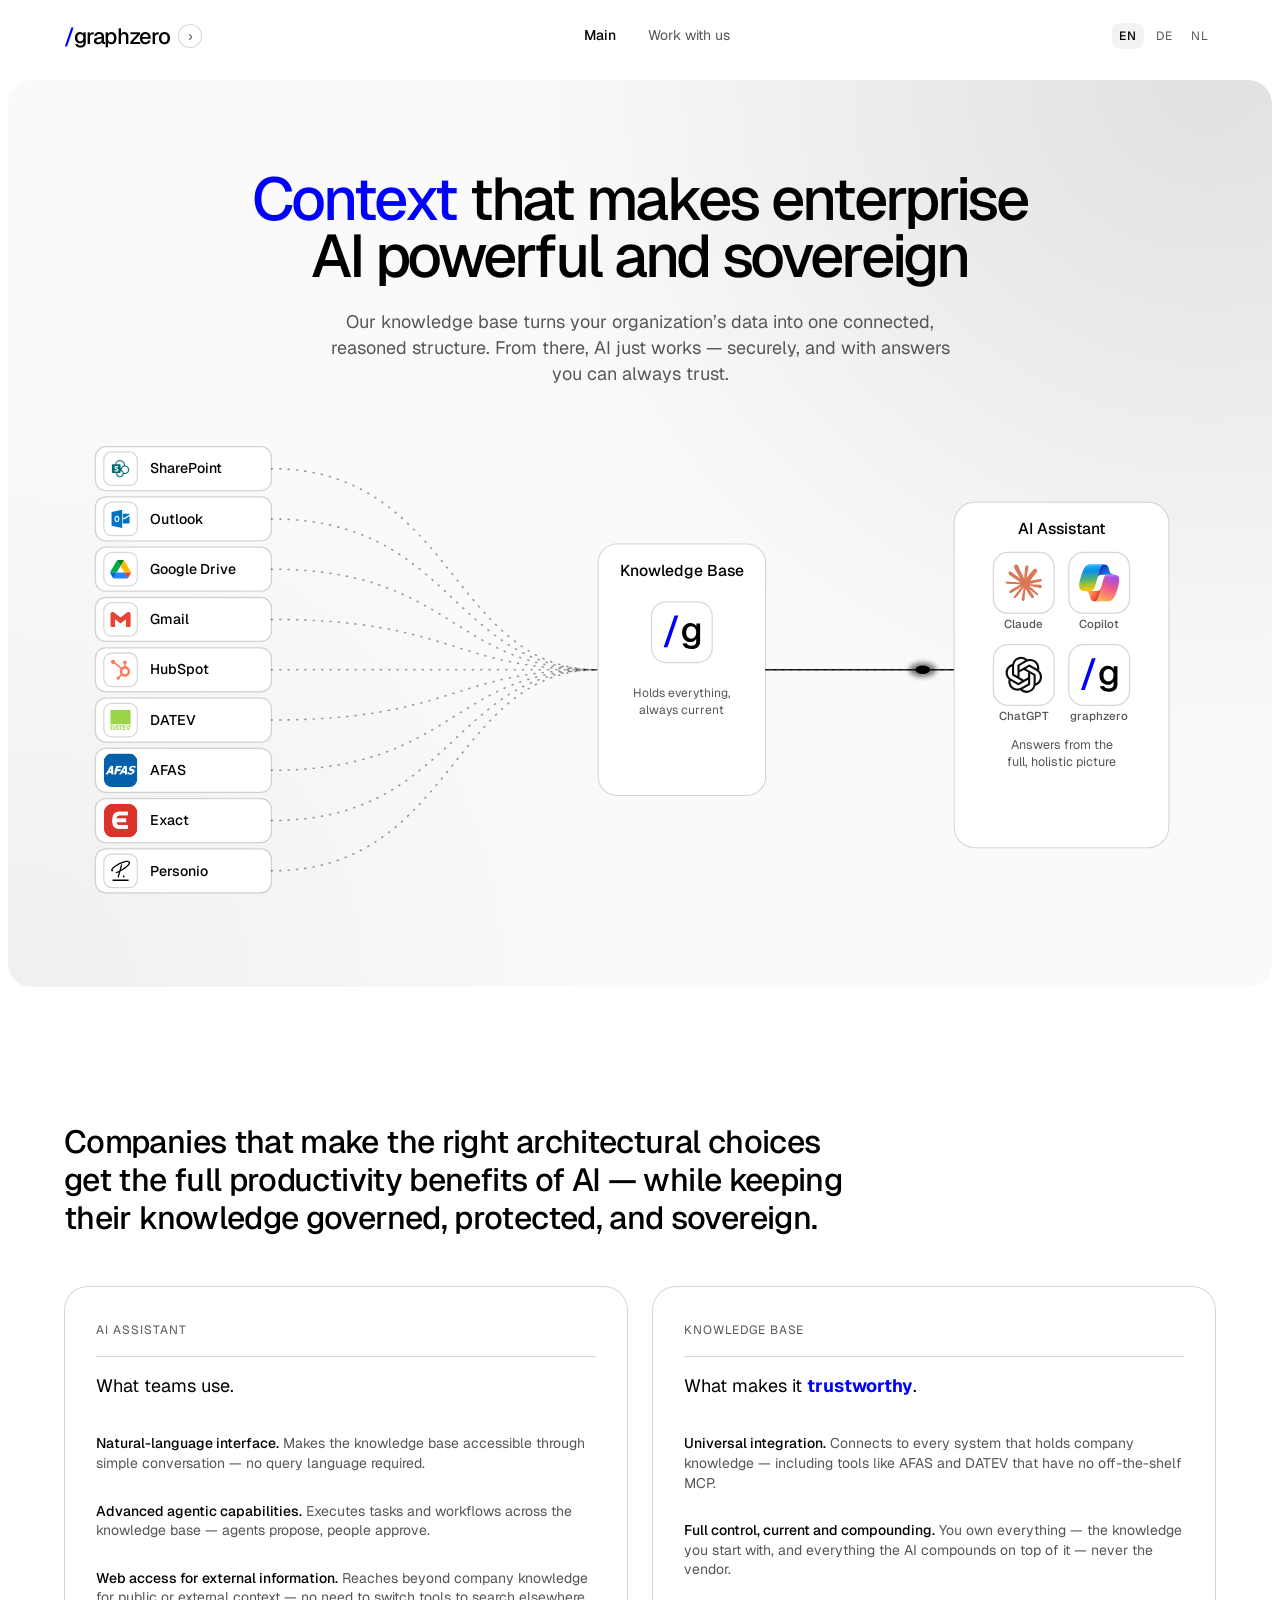
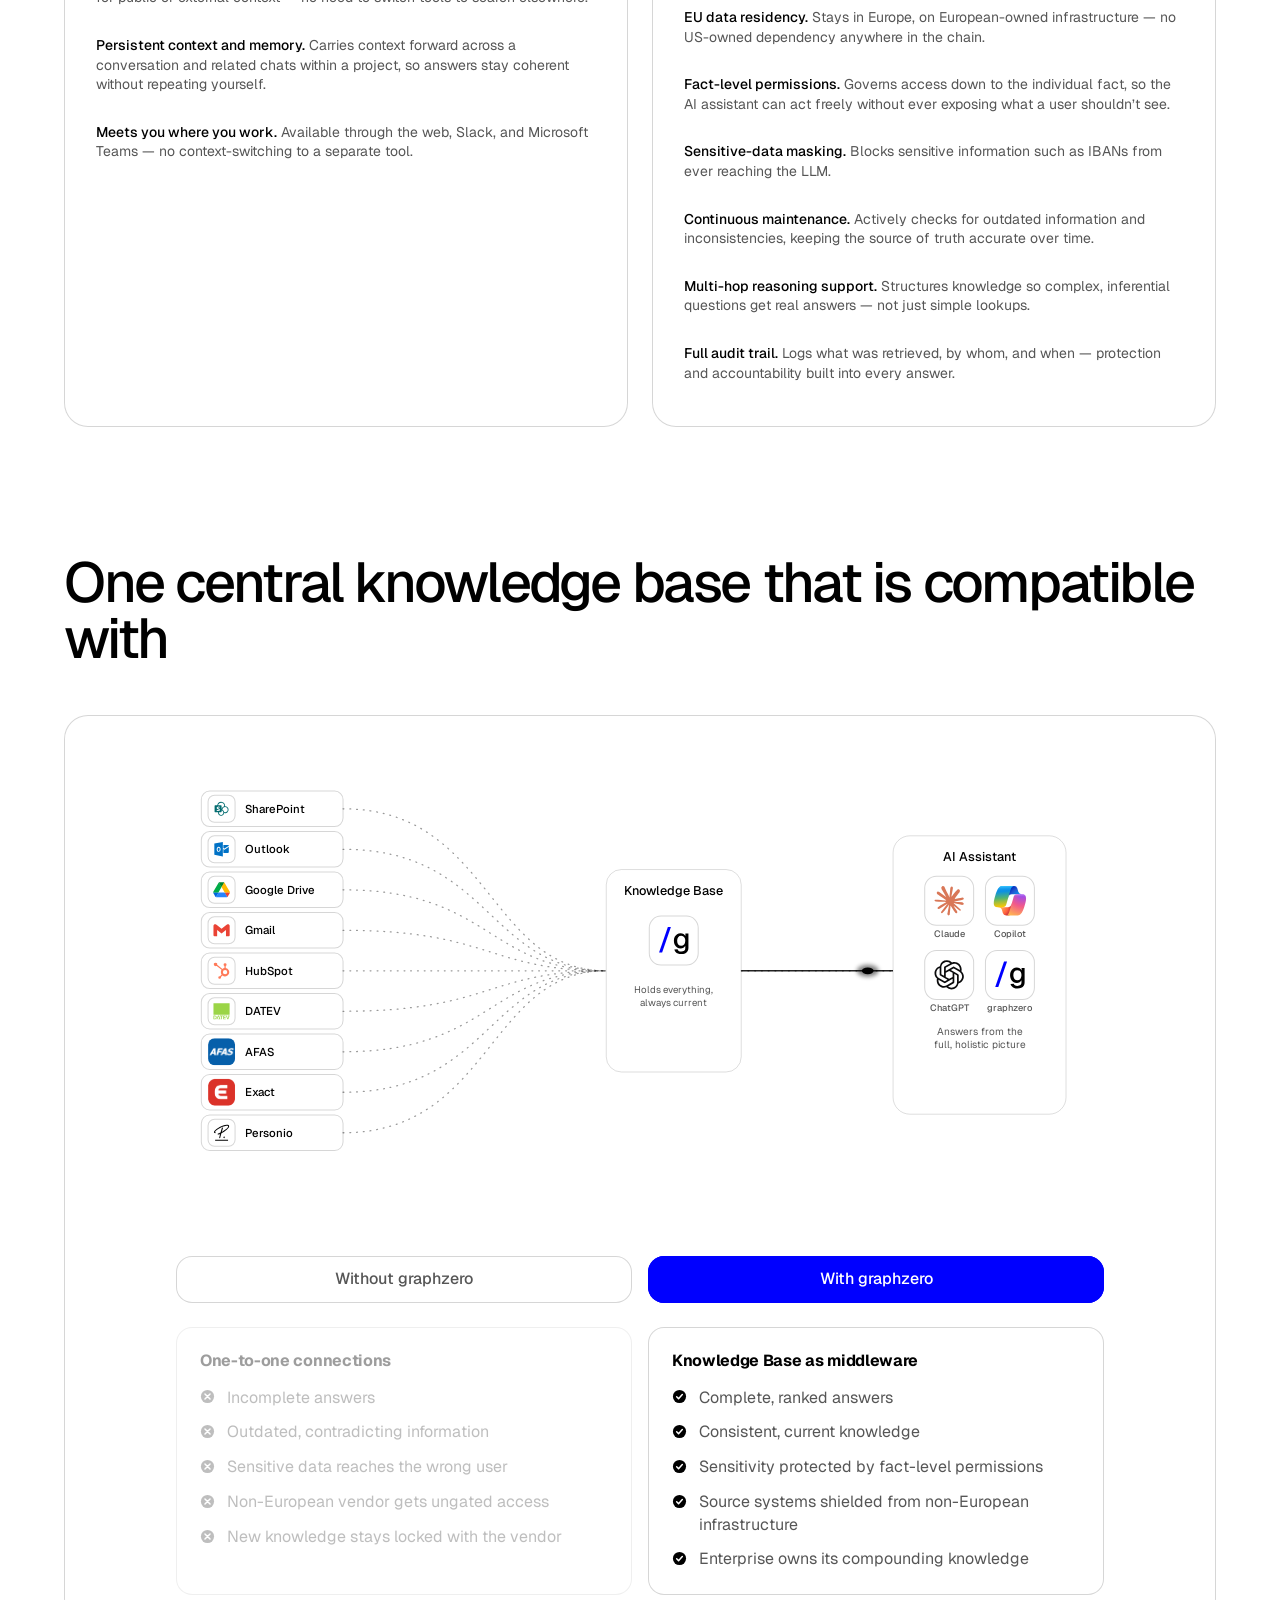
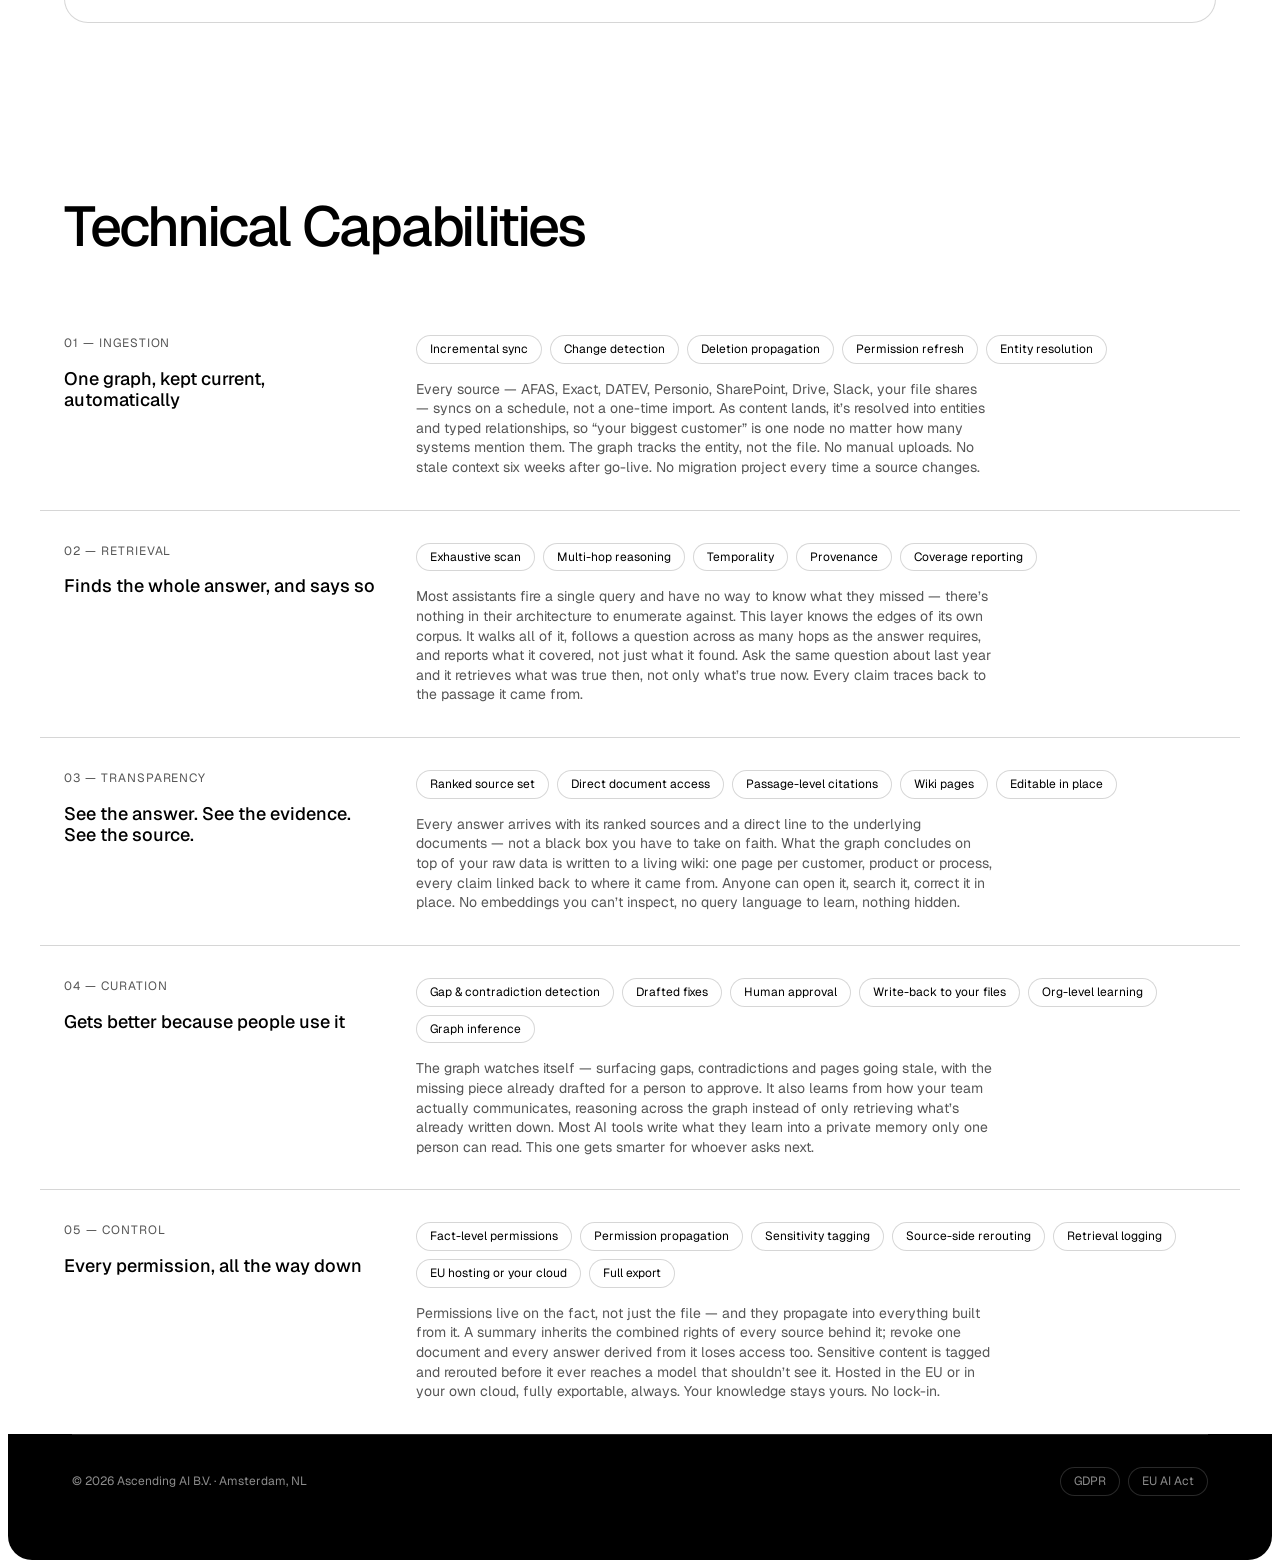
==== commit 6708428f: "Close the six QA findings on work-with-us All six scoped to data-page="work-with-us"; index.html is " ====
--- a/index.html
+++ b/index.html
@@ -12,8 +12,8 @@
 <link rel="preconnect" href="https://fonts.gstatic.com" crossorigin>
 <link rel="stylesheet" href="https://fonts.googleapis.com/css2?family=Geist:wght@400;500;700&amp;display=swap">
 <link rel="stylesheet" href="assets/design-system/styles.css">
-<link rel="stylesheet" href="assets/site.css?v=1">
-<link rel="icon" href="assets/graphzero-mark.svg?v=1" type="image/svg+xml">
+<link rel="stylesheet" href="assets/site.css?v=2">
+<link rel="icon" href="assets/graphzero-mark.svg?v=2" type="image/svg+xml">
 </head>
 <body data-surface="light">
 
@@ -689,6 +689,6 @@
 
 </div>
 
-<script src="assets/site.js?v=1" defer></script>
+<script src="assets/site.js?v=2" defer></script>
 </body>
 </html>
--- a/assets/site.css
+++ b/assets/site.css
@@ -3309,7 +3309,6 @@
   background-size: cover;
   background-position: center;
   background-repeat: no-repeat;
-  background-color: transparent;
   border-radius: 4px;
   overflow: hidden;
   /* The plate runs the height of the module list beside it rather than sizing
@@ -3419,8 +3418,56 @@
 .page[data-page="work-with-us"] .showcase__num { grid-column: 1; grid-row: 1; }
 .page[data-page="work-with-us"] .showcase__title { grid-column: 2; grid-row: 1; }
 .page[data-page="work-with-us"] .showcase__body { grid-column: 2; grid-row: 2; }
+/* Only the numeral treatment differs from the reference: it wants tabular
+   figures and no capitals. The line-height stays at the stylesheet's own
+   --lh-body — the numeral sits on the title's baseline, so a shorter line box
+   drops it against the title rather than leaving it where the row puts it. */
 .page[data-page="work-with-us"] .showcase__num {
   font-variant-numeric: tabular-nums;
-  line-height: normal;
   text-transform: none;
 }
+
+/* --------------------------------------------------------------------------
+   The rest of the reference's strip, and two rules this stylesheet inherited
+   that the reference does not have. All page-scoped: the shared blocks stay as
+   the other pages want them.
+   -------------------------------------------------------------------------- */
+
+/* The resting first panel is open, and open means its body is readable. The
+   shared resting block sets flex-grow, the inverted tokens and the plate but
+   never the body's own opacity, which is 0 until something is pointed at — so
+   the panel stood as a black slab with its copy invisible in a 42px hole.
+   Reference: ref8-site.css:1811. */
+@media (min-width: 901px) {
+  .page[data-page="work-with-us"] .strip--split:not(:hover):not(:focus-within)
+    .strip__panel:first-child .strip__body { opacity: 1; }
+}
+
+/* Below the breakpoint the reference changes one thing only — the row's fixed
+   height is released. Everything else stays: .strip is already a grid there, so
+   the panels stack whatever the flex direction says, the bodies stay collapsed
+   (titles only on a phone) and the plate layer stays in place at opacity 0.
+   The block this stylesheet carries went further on all three counts, which
+   opened all four bodies and made the section 357px taller than the source. */
+@media (max-width: 900px) {
+  .page[data-page="work-with-us"] .strip--split { flex-direction: row; }
+  .page[data-page="work-with-us"] .strip--split .strip__body { max-height: 0; }
+  .page[data-page="work-with-us"] .strip--split .strip__panel::before { display: block; }
+  .page[data-page="work-with-us"] .strip--split .strip__panel::after { display: block; }
+}
+
+/* The knowledge-graph figure's accent. The script reads --eu-blue and this
+   stylesheet does not declare it, so the drawing was falling through to the
+   page's own #0000ff. Declared here rather than patched into the script, which
+   stays exactly as the reference wrote it. This is the figure's ink, not a
+   second accent for the page: nothing else reads it. */
+.page[data-page="work-with-us"] { --eu-blue: #003399; }
+
+/* Below the split's breakpoint this stylesheet halves .split's gap, on the
+   reasoning that a stacked split's column gap becomes a heading-to-sub-heading
+   space. The reference has no such rule and the team section's lead sits a full
+   space-12 under its heading at every width. Scoped: the Main page's own splits
+   keep the tightened gap. */
+@media (max-width: 899px) {
+  .page[data-page="work-with-us"] .split { gap: var(--space-12); }
+}
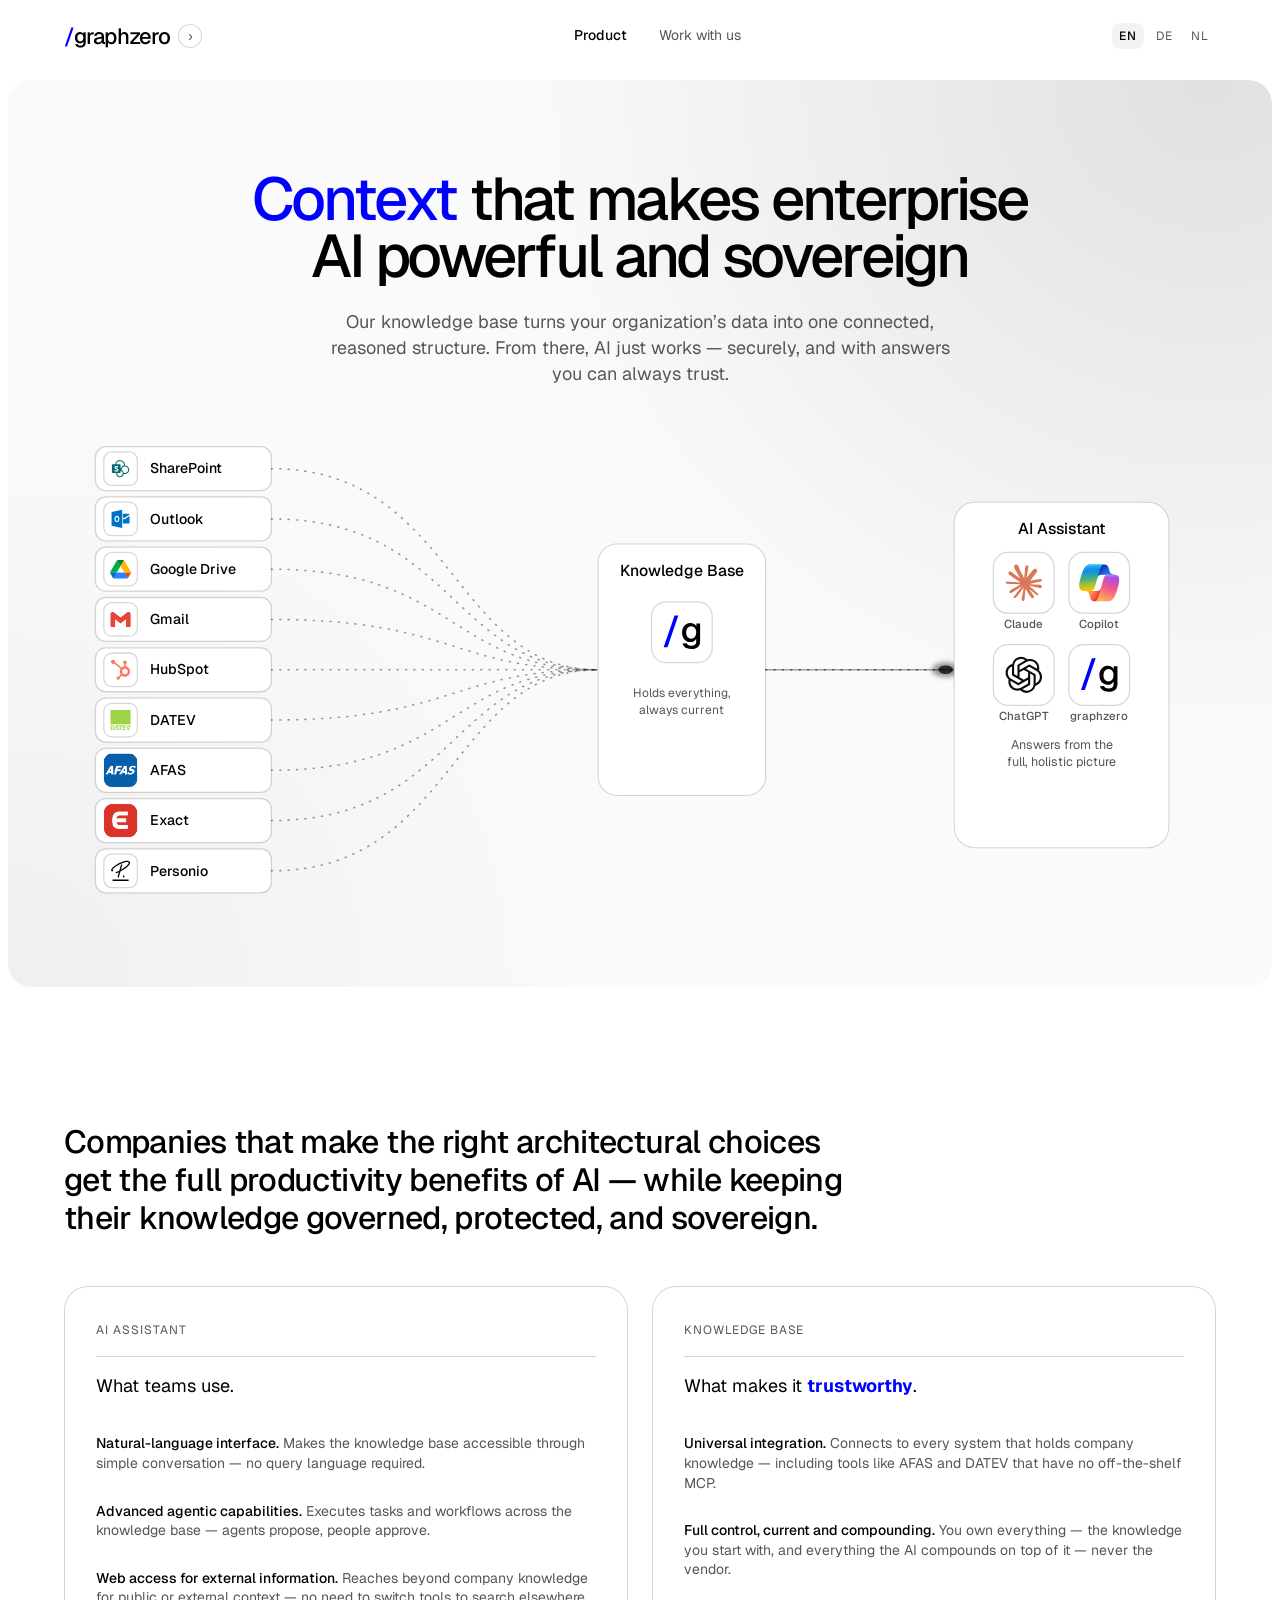
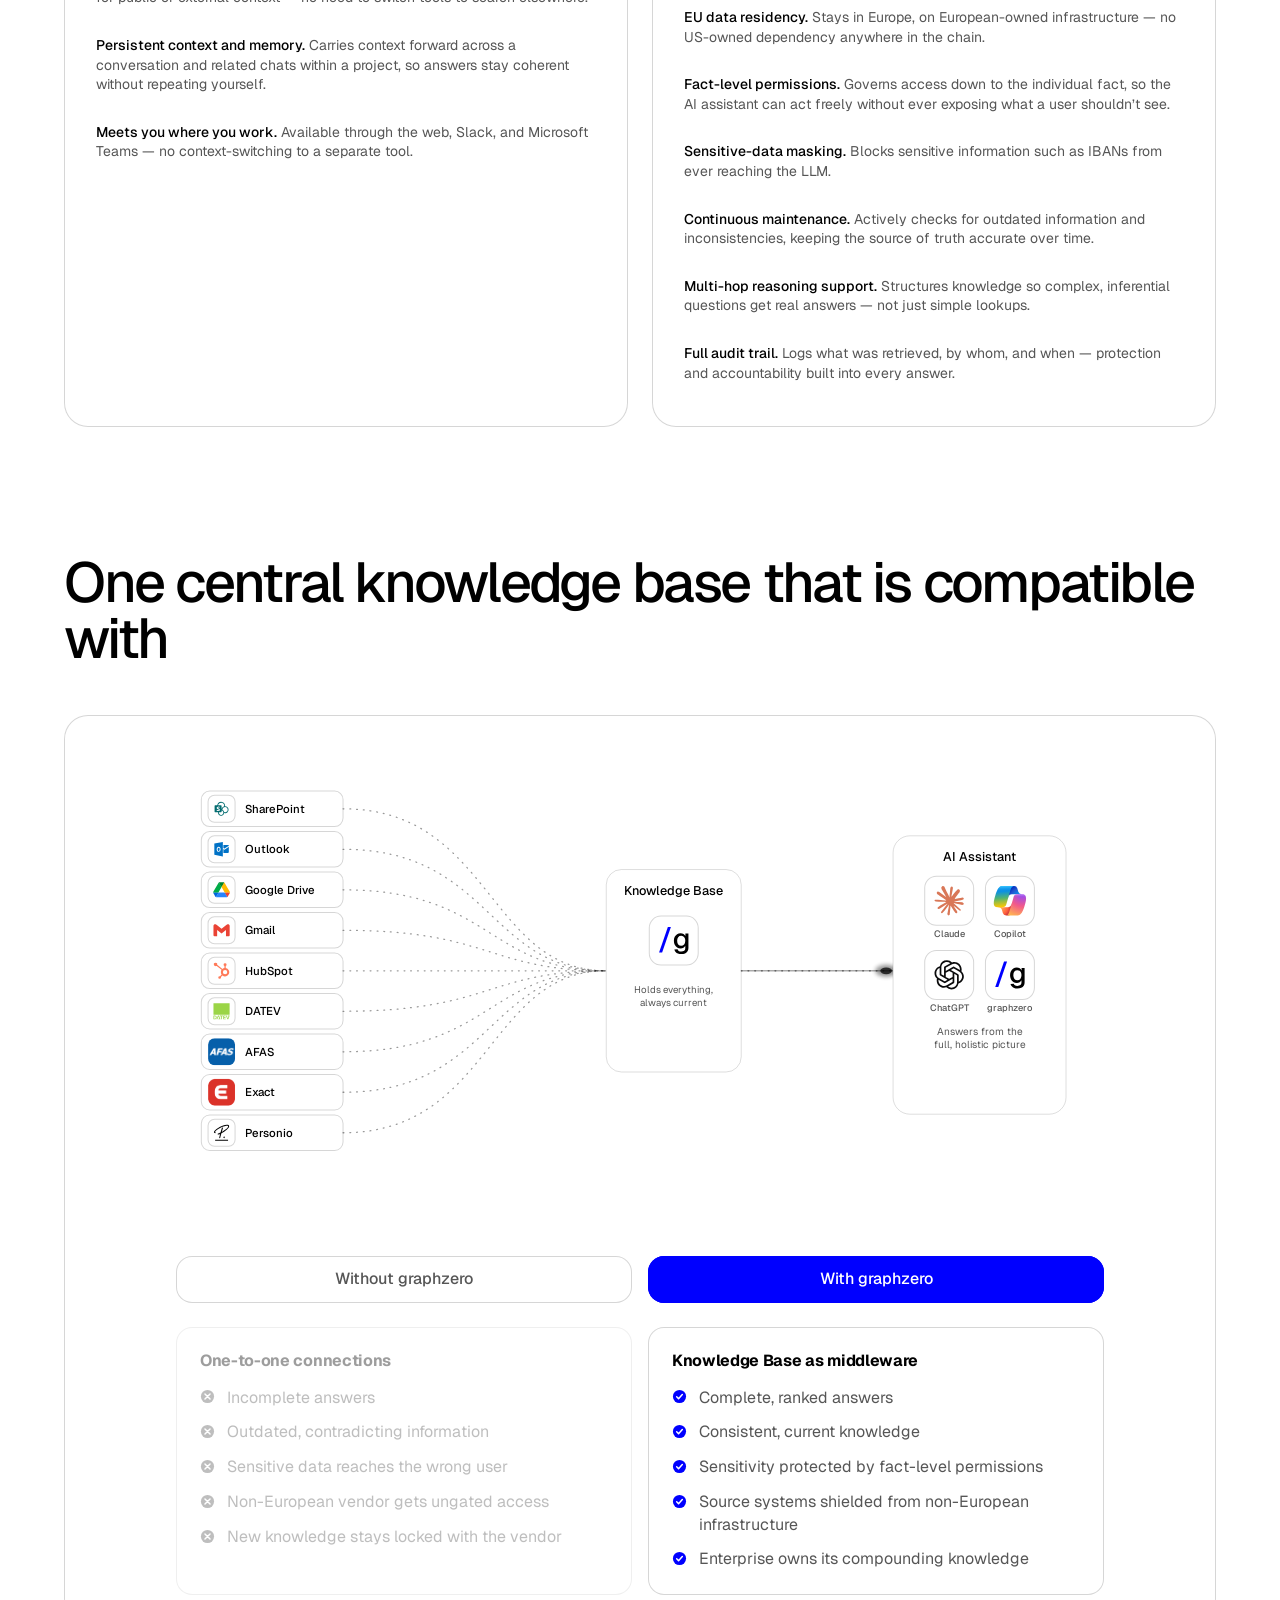
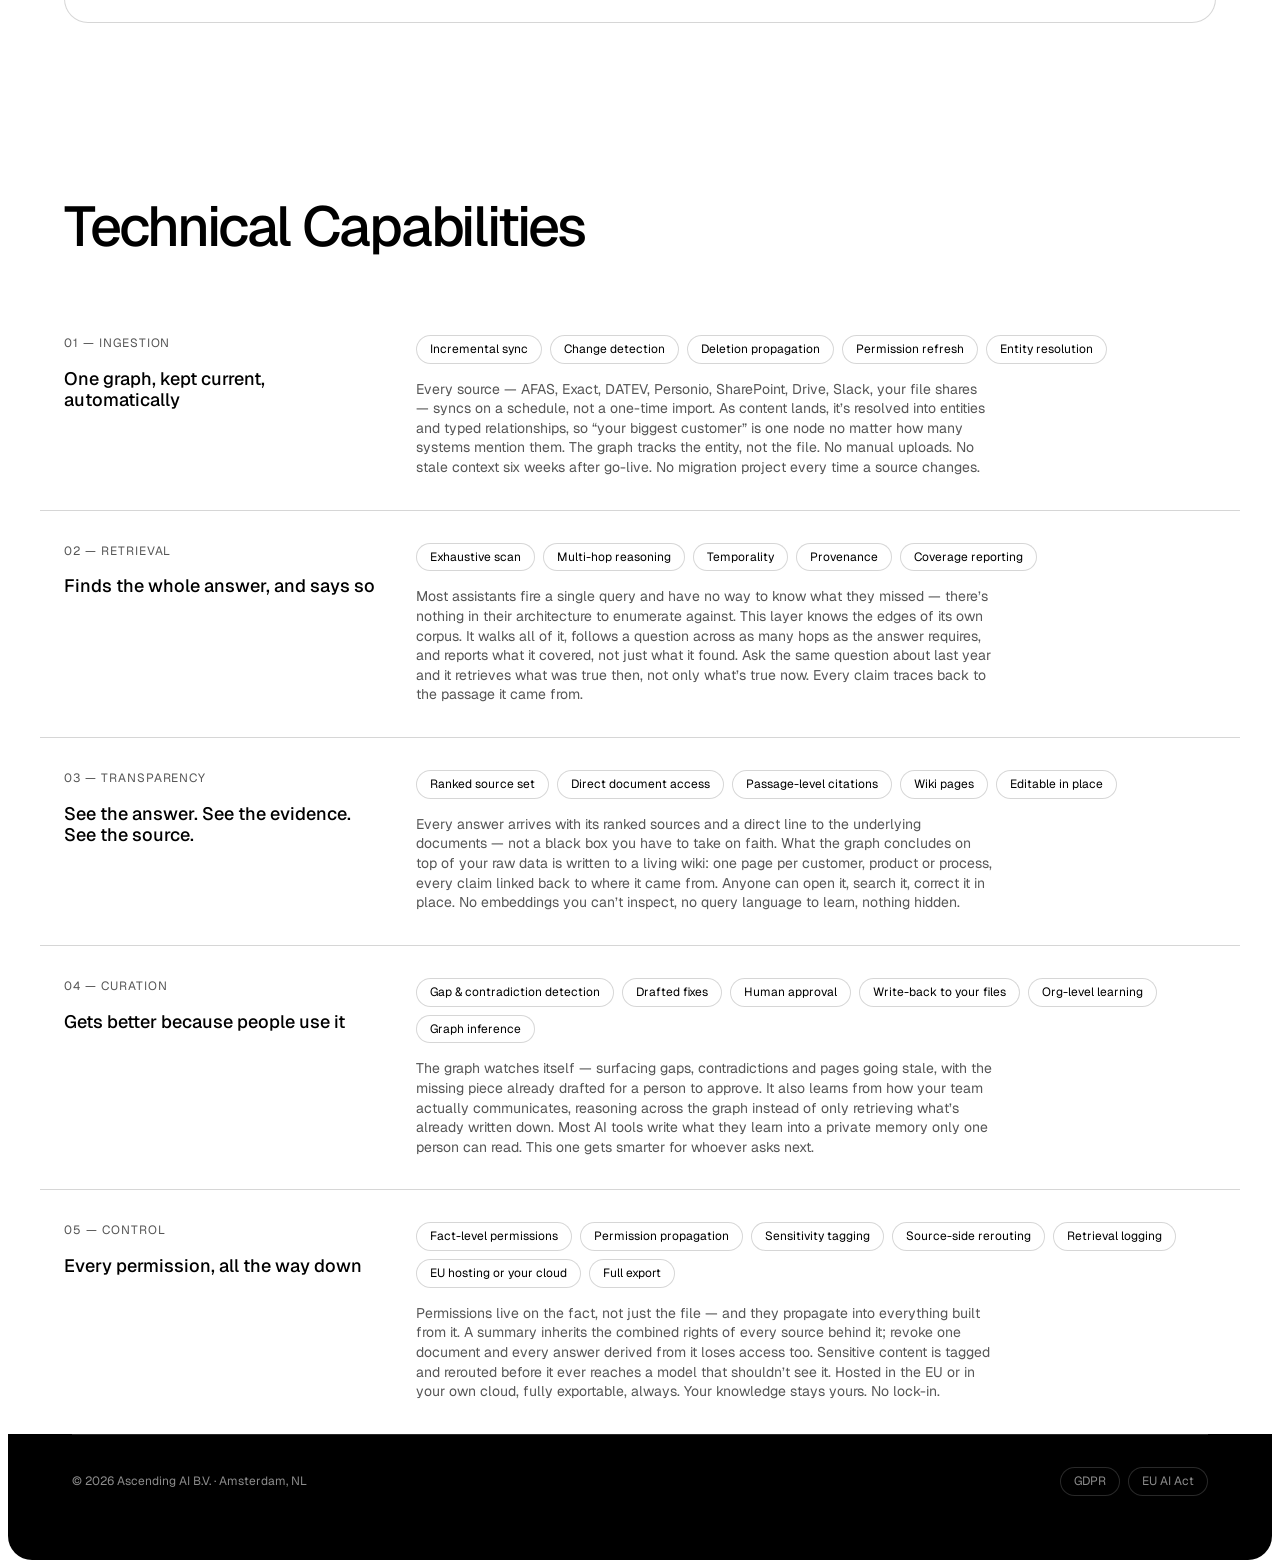
==== commit 481fe6c3: "Product: rename the tab, and colour the diagram's two cases The tab is Product in the nav and the ti" ====
--- a/index.html
+++ b/index.html
@@ -3,23 +3,23 @@
 <head>
 <meta charset="utf-8">
 <meta name="viewport" content="width=device-width, initial-scale=1">
-<title>graphzero 2 | Main</title>
+<title>graphzero 2 | Product</title>
 <meta name="description" content="Our knowledge base turns your organization's data into one connected, reasoned structure. From there, AI just works - securely, and with answers you can always trust.">
-<meta property="og:title" content="graphzero 2 | Main">
+<meta property="og:title" content="graphzero 2 | Product">
 <meta property="og:description" content="Our knowledge base turns your organization's data into one connected, reasoned structure. From there, AI just works - securely, and with answers you can always trust.">
 <meta property="og:type" content="website">
 <link rel="preconnect" href="https://fonts.googleapis.com">
 <link rel="preconnect" href="https://fonts.gstatic.com" crossorigin>
 <link rel="stylesheet" href="https://fonts.googleapis.com/css2?family=Geist:wght@400;500;700&amp;display=swap">
 <link rel="stylesheet" href="assets/design-system/styles.css">
-<link rel="stylesheet" href="assets/site.css?v=2">
-<link rel="icon" href="assets/graphzero-mark.svg?v=2" type="image/svg+xml">
+<link rel="stylesheet" href="assets/site.css?v=3">
+<link rel="icon" href="assets/graphzero-mark.svg?v=3" type="image/svg+xml">
 </head>
 <body data-surface="light">
 
 <a class="skip" href="#main">Skip to content</a>
 
-<div class="page" data-page="main">
+<div class="page" data-page="product">
 
   <!-- The wordmark is the way back to the top of the site. -->
   <header class="site-header">
@@ -40,7 +40,7 @@
     </button>
 
     <nav class="site-nav" id="site-nav" aria-label="Primary">
-      <a href="index.html" aria-current="page">Main</a>
+      <a href="index.html" aria-current="page">Product</a>
       <a href="work-with-us.html">Work with us</a>
 
       <!-- Only ever seen in the sheet. The desktop bar has no room for it. -->
@@ -689,6 +689,6 @@
 
 </div>
 
-<script src="assets/site.js?v=2" defer></script>
+<script src="assets/site.js?v=3" defer></script>
 </body>
 </html>
--- a/assets/site.css
+++ b/assets/site.css
@@ -129,7 +129,7 @@
 .page[data-page="knowledge-base"],
 .page[data-page="knowledge-base-3"],
 .page[data-page="security"],
-.page[data-page="main"],
+.page[data-page="product"],
 .page[data-page="work-with-us"] { --hl: #0000ff; }
 .hl,
 .brand__slash { color: var(--hl, inherit); }
@@ -3203,35 +3203,35 @@
    ========================================================================== */
 
 /* --- the fold, from Knowledge Base 3 -------------------------------------- */
-.page[data-page="main"] .hero--stack .hero__inner--stack {
+.page[data-page="product"] .hero--stack .hero__inner--stack {
   justify-items: center;
   text-align: center;
 }
-.page[data-page="main"] .hero--stack .hero__title {
+.page[data-page="product"] .hero--stack .hero__title {
   font-size: clamp(2.25rem, 4.7vw, 3.75rem);
   max-width: 22ch;
 }
-.page[data-page="main"] .hero--stack .hero__lead { max-width: 54ch; }
-.page[data-page="main"] .hero--stack .hero__title,
-.page[data-page="main"] .hero--stack .hero__lead { margin-inline: auto; }
+.page[data-page="product"] .hero--stack .hero__lead { max-width: 54ch; }
+.page[data-page="product"] .hero--stack .hero__title,
+.page[data-page="product"] .hero--stack .hero__lead { margin-inline: auto; }
 @media (max-width: 900px) {
-  .page[data-page="main"] .hero--stack .hero__title { max-width: none; }
+  .page[data-page="product"] .hero--stack .hero__title { max-width: none; }
 }
 @media (max-width: 760px) {
-  .page[data-page="main"] .hero--stack .hero__title {
+  .page[data-page="product"] .hero--stack .hero__title {
     font-size: clamp(1.75rem, 9.15vw, 4.5rem);
   }
 }
 
 /* --- the three sections below it, from Knowledge Base B ------------------- */
-.page[data-page="main"] .af-head {
+.page[data-page="product"] .af-head {
   font-size: var(--fs-h2);
   line-height: var(--lh-h2);
   letter-spacing: var(--tracking-h2);
   margin-bottom: var(--space-12);
 }
-.page[data-page="main"] #architecture { padding-top: var(--section-lg); }
-.page[data-page="main"] #capabilities .h2 {
+.page[data-page="product"] #architecture { padding-top: var(--section-lg); }
+.page[data-page="product"] #capabilities .h2 {
   font-size: var(--fs-h2);
   line-height: var(--lh-h2);
   letter-spacing: var(--tracking-h2);
@@ -3251,23 +3251,26 @@
 
    Scoped to this page: the same diagram runs unmodified elsewhere.
    -------------------------------------------------------------------------- */
-.page[data-page="main"] #af-tab-direct:checked ~ .af-panel .af-toggle .af-opt-direct {
+.page[data-page="product"] #af-tab-direct:checked ~ .af-panel .af-toggle .af-opt-direct {
   background: var(--wash-grey-base);
   color: var(--ink);
-  box-shadow: inset 0 0 0 1px var(--ink-muted);
-}
-.page[data-page="main"] #af-tab-kb:checked ~ .af-panel .af-toggle .af-opt-kb {
+  /* Rings in its own fill, the way the blue half does. A darker outline around
+     a pale fill reads as a border drawn on top of the grey rather than as one
+     grey shape, and made the rejected case the louder of the two. */
+  box-shadow: inset 0 0 0 1px var(--wash-grey-base);
+}
+.page[data-page="product"] #af-tab-kb:checked ~ .af-panel .af-toggle .af-opt-kb {
   background: var(--hl);
   color: var(--ink-invert);
   box-shadow: inset 0 0 0 1px var(--hl);
 }
 /* Hover on the half that is already selected keeps its own ground rather than
    falling back to the shared CTA fill the base rule hands it. */
-.page[data-page="main"] #af-tab-direct:checked ~ .af-panel .af-toggle .af-opt-direct:hover {
+.page[data-page="product"] #af-tab-direct:checked ~ .af-panel .af-toggle .af-opt-direct:hover {
   background: var(--wash-grey-base);
   color: var(--ink);
 }
-.page[data-page="main"] #af-tab-kb:checked ~ .af-panel .af-toggle .af-opt-kb:hover {
+.page[data-page="product"] #af-tab-kb:checked ~ .af-panel .af-toggle .af-opt-kb:hover {
   background: var(--hl);
   color: var(--ink-invert);
 }
@@ -3282,7 +3285,7 @@
    so the shorter card's title started ~11px below the other's and no two lines
    in the pair shared a baseline. Packing to the start is the whole fix.
    -------------------------------------------------------------------------- */
-.page[data-page="main"] .af-flow2--split .af-foot .af-bullets-col {
+.page[data-page="product"] .af-flow2--split .af-foot .af-bullets-col {
   justify-content: flex-start;
 }
 
@@ -3471,3 +3474,15 @@
 @media (max-width: 899px) {
   .page[data-page="work-with-us"] .split { gap: var(--space-12); }
 }
+
+
+/* --------------------------------------------------------------------------
+   The two outcome cards' marks, coloured by the case they belong to.
+
+   The ticks were the body ink, the same black as the words beside them, which
+   left the affirmative card reading no differently from the negative one. They
+   take the accent instead — the same blue the "With graphzero" half of the
+   toggle fills with, so the mark and the control that selects it agree. The
+   crosses stay muted: they are the case being rejected and should not compete.
+   -------------------------------------------------------------------------- */
+.page[data-page="product"] .af-flow2 .af-bullet-icon-pro { color: var(--hl); }
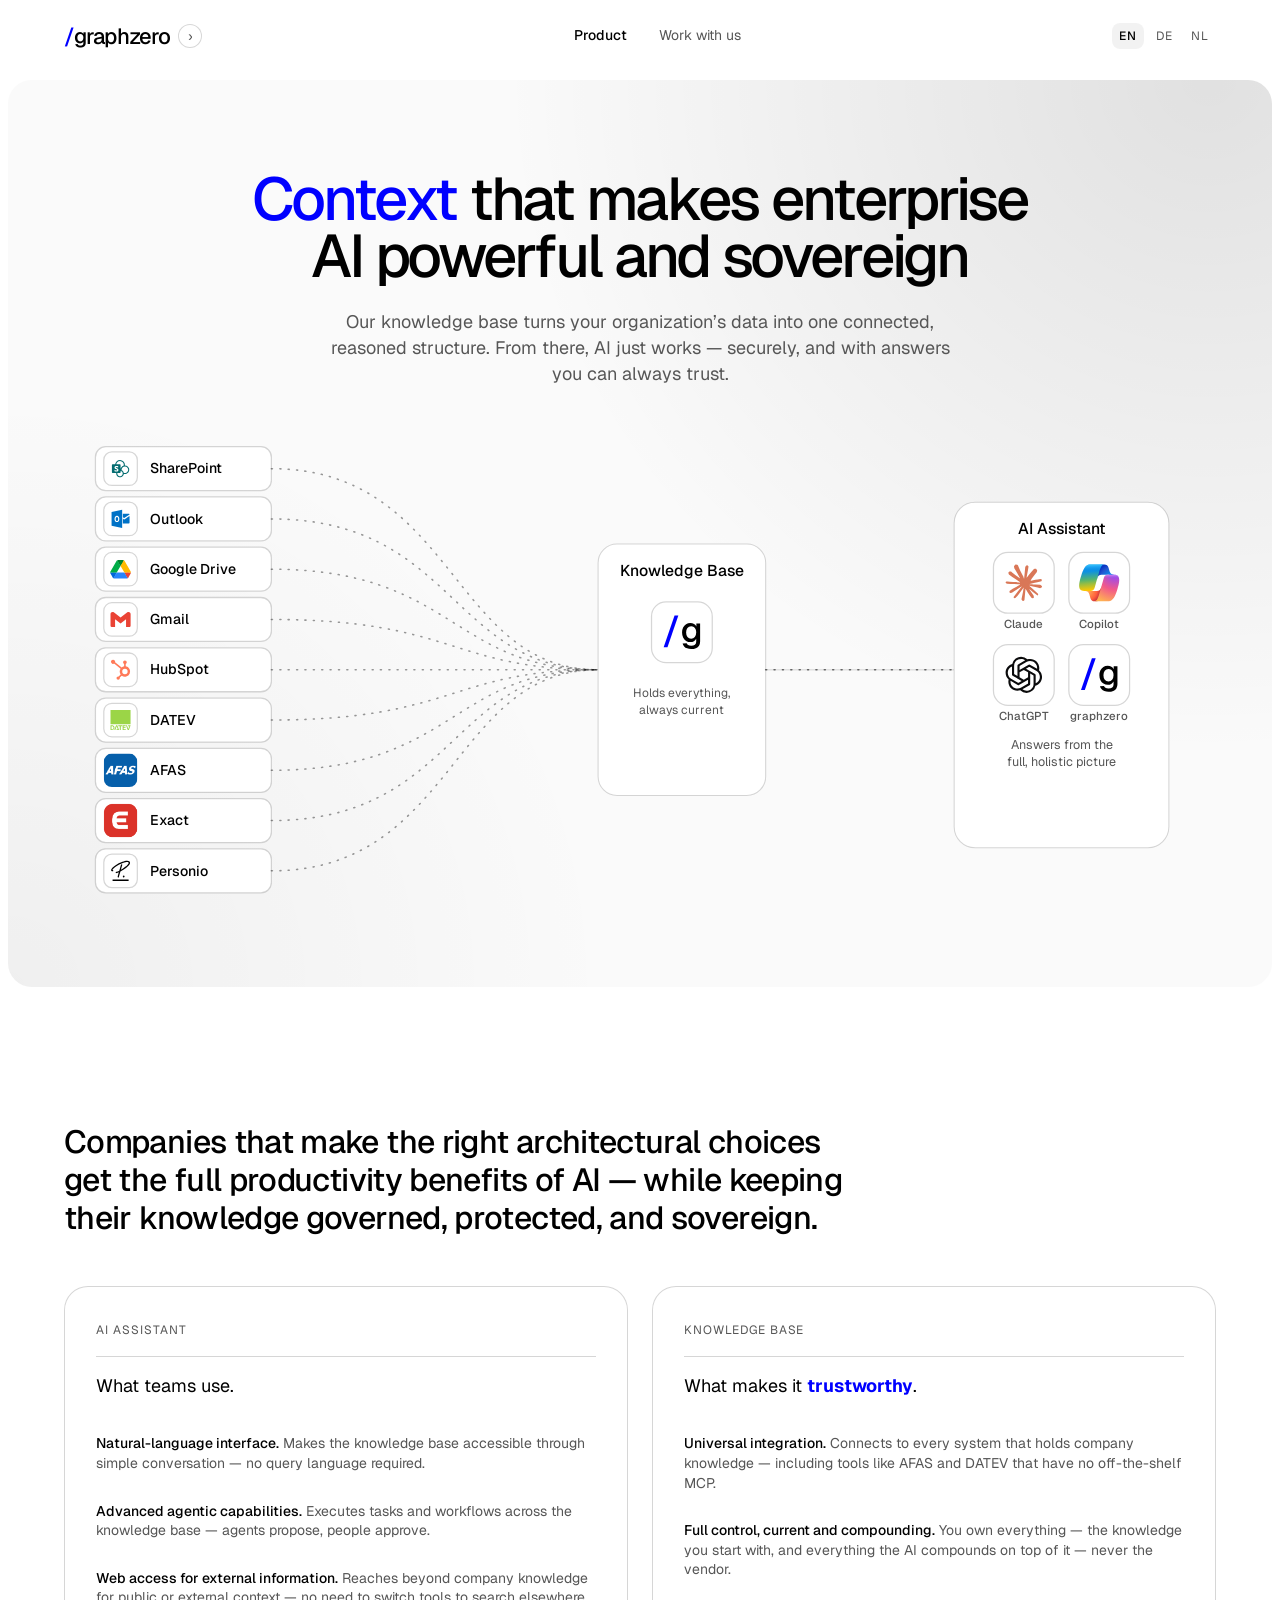
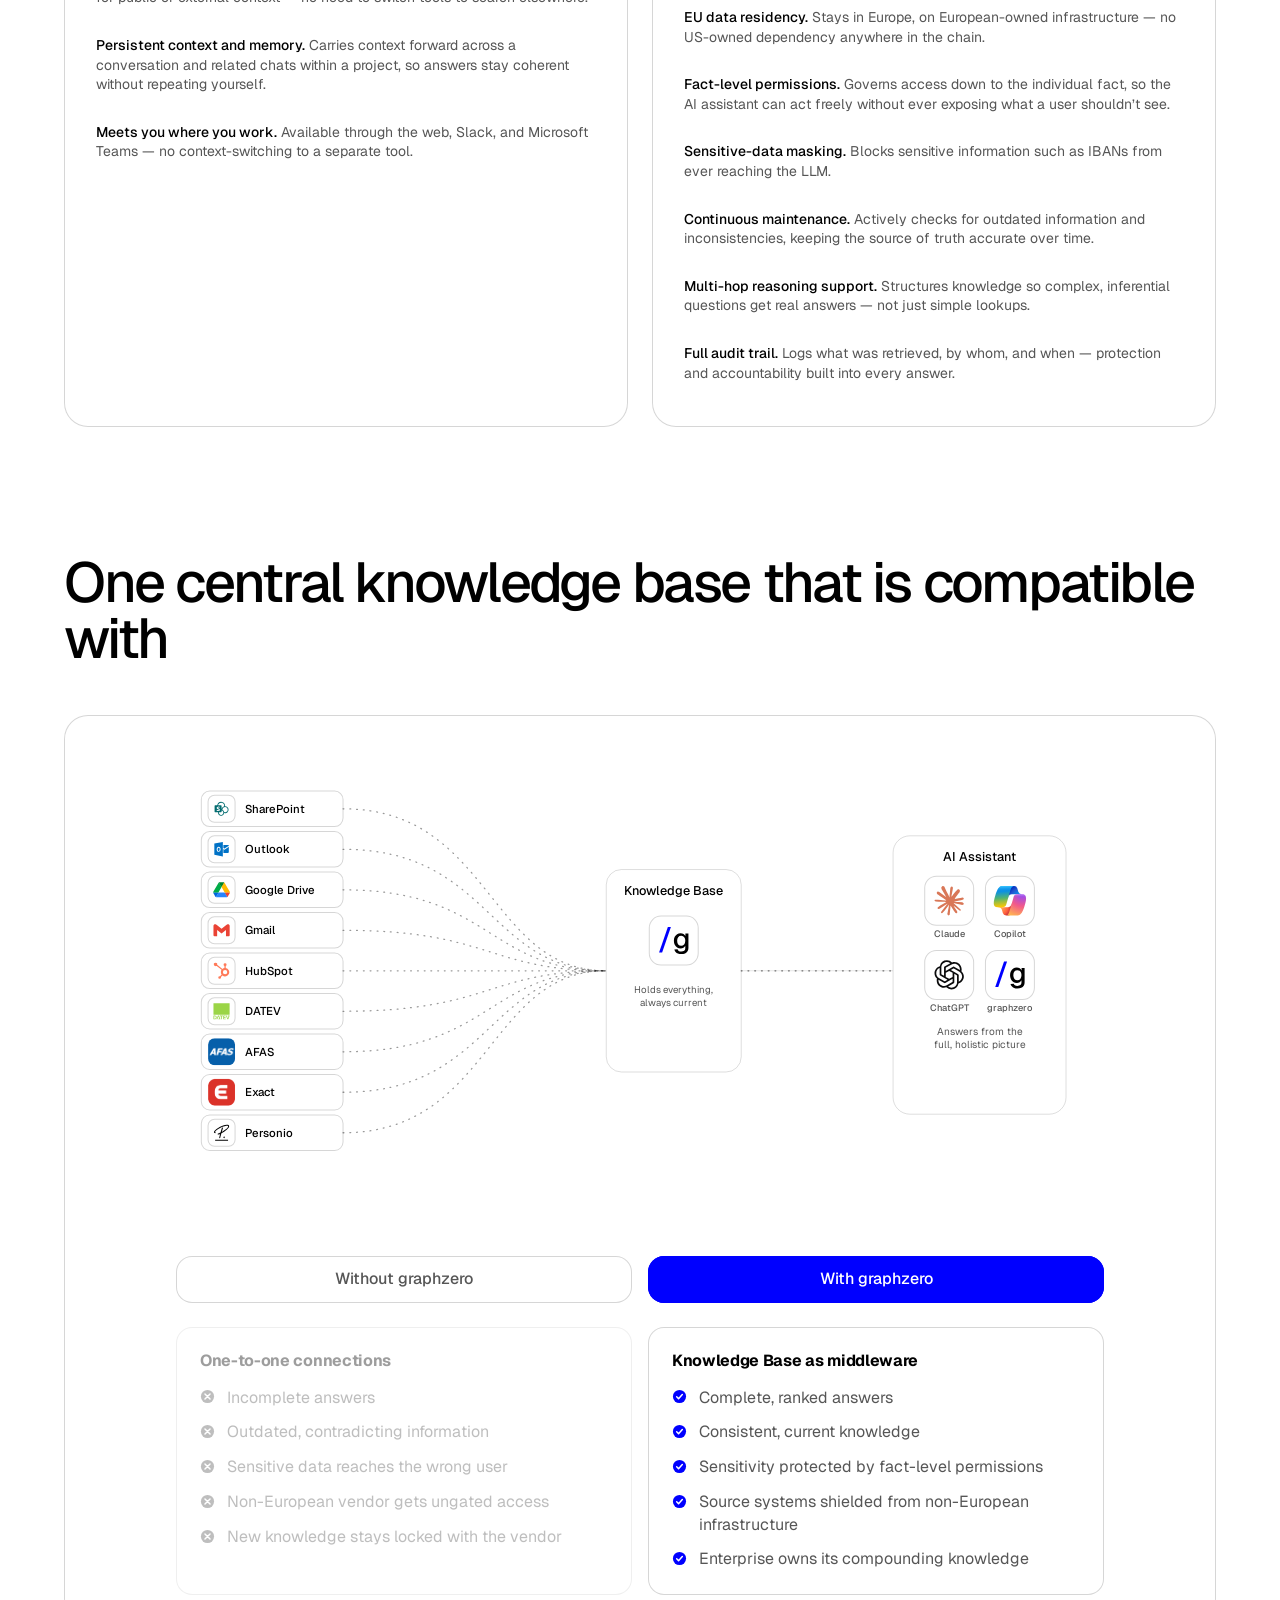
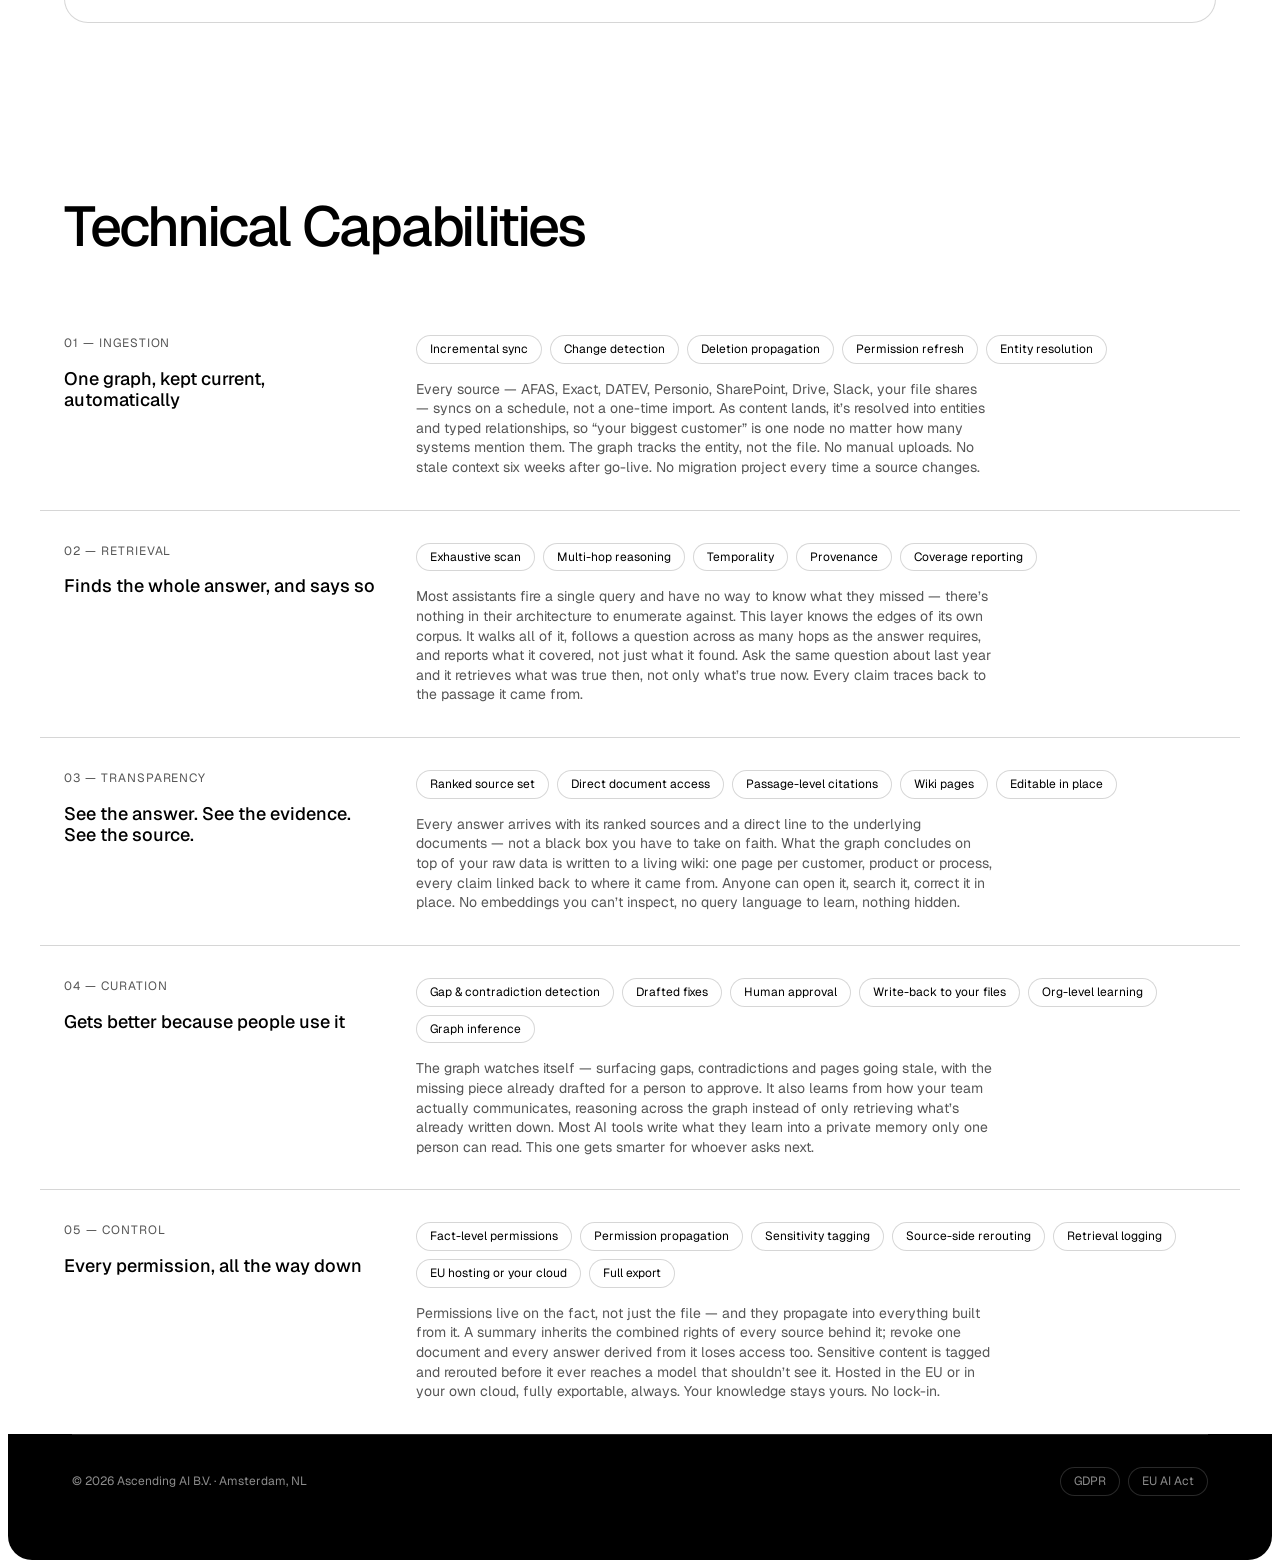
==== commit 4aade9f3: "Stop the diagram's toggle throwing the page to the top of the section The radios have to precede .af" ====
--- a/index.html
+++ b/index.html
@@ -12,8 +12,8 @@
 <link rel="preconnect" href="https://fonts.gstatic.com" crossorigin>
 <link rel="stylesheet" href="https://fonts.googleapis.com/css2?family=Geist:wght@400;500;700&amp;display=swap">
 <link rel="stylesheet" href="assets/design-system/styles.css">
-<link rel="stylesheet" href="assets/site.css?v=3">
-<link rel="icon" href="assets/graphzero-mark.svg?v=3" type="image/svg+xml">
+<link rel="stylesheet" href="assets/site.css?v=4">
+<link rel="icon" href="assets/graphzero-mark.svg?v=4" type="image/svg+xml">
 </head>
 <body data-surface="light">
 
@@ -689,6 +689,6 @@
 
 </div>
 
-<script src="assets/site.js?v=3" defer></script>
+<script src="assets/site.js?v=4" defer></script>
 </body>
 </html>
--- a/assets/site.css
+++ b/assets/site.css
@@ -1991,8 +1991,15 @@
        box-shadow:inset 0 0 0 1px var(--af-panel-border);
        padding:28px var(--af-pad-x) 28px;
      }
+     /* fixed, not absolute. The radios have to precede .af-panel for the
+        `:checked ~` selector to reach it, which put them at the diagram's top
+        edge — 542px above the toggle that operates them. Clicking a label
+        focuses its radio and the browser scrolls the focused control into
+        view, so every switch threw the reader back to the top of the section.
+        A fixed element is always inside the viewport, so there is nothing to
+        scroll to. Sibling order is DOM order, so the selector is untouched. */
      .af-flow2 .af-radio{
-       position:absolute; top:0; left:0; width:0; height:0; margin:0; padding:0;
+       position:fixed; top:0; left:0; width:0; height:0; margin:0; padding:0;
        border:none; outline:none; opacity:0; pointer-events:none;
        -webkit-appearance:none; appearance:none;
      }
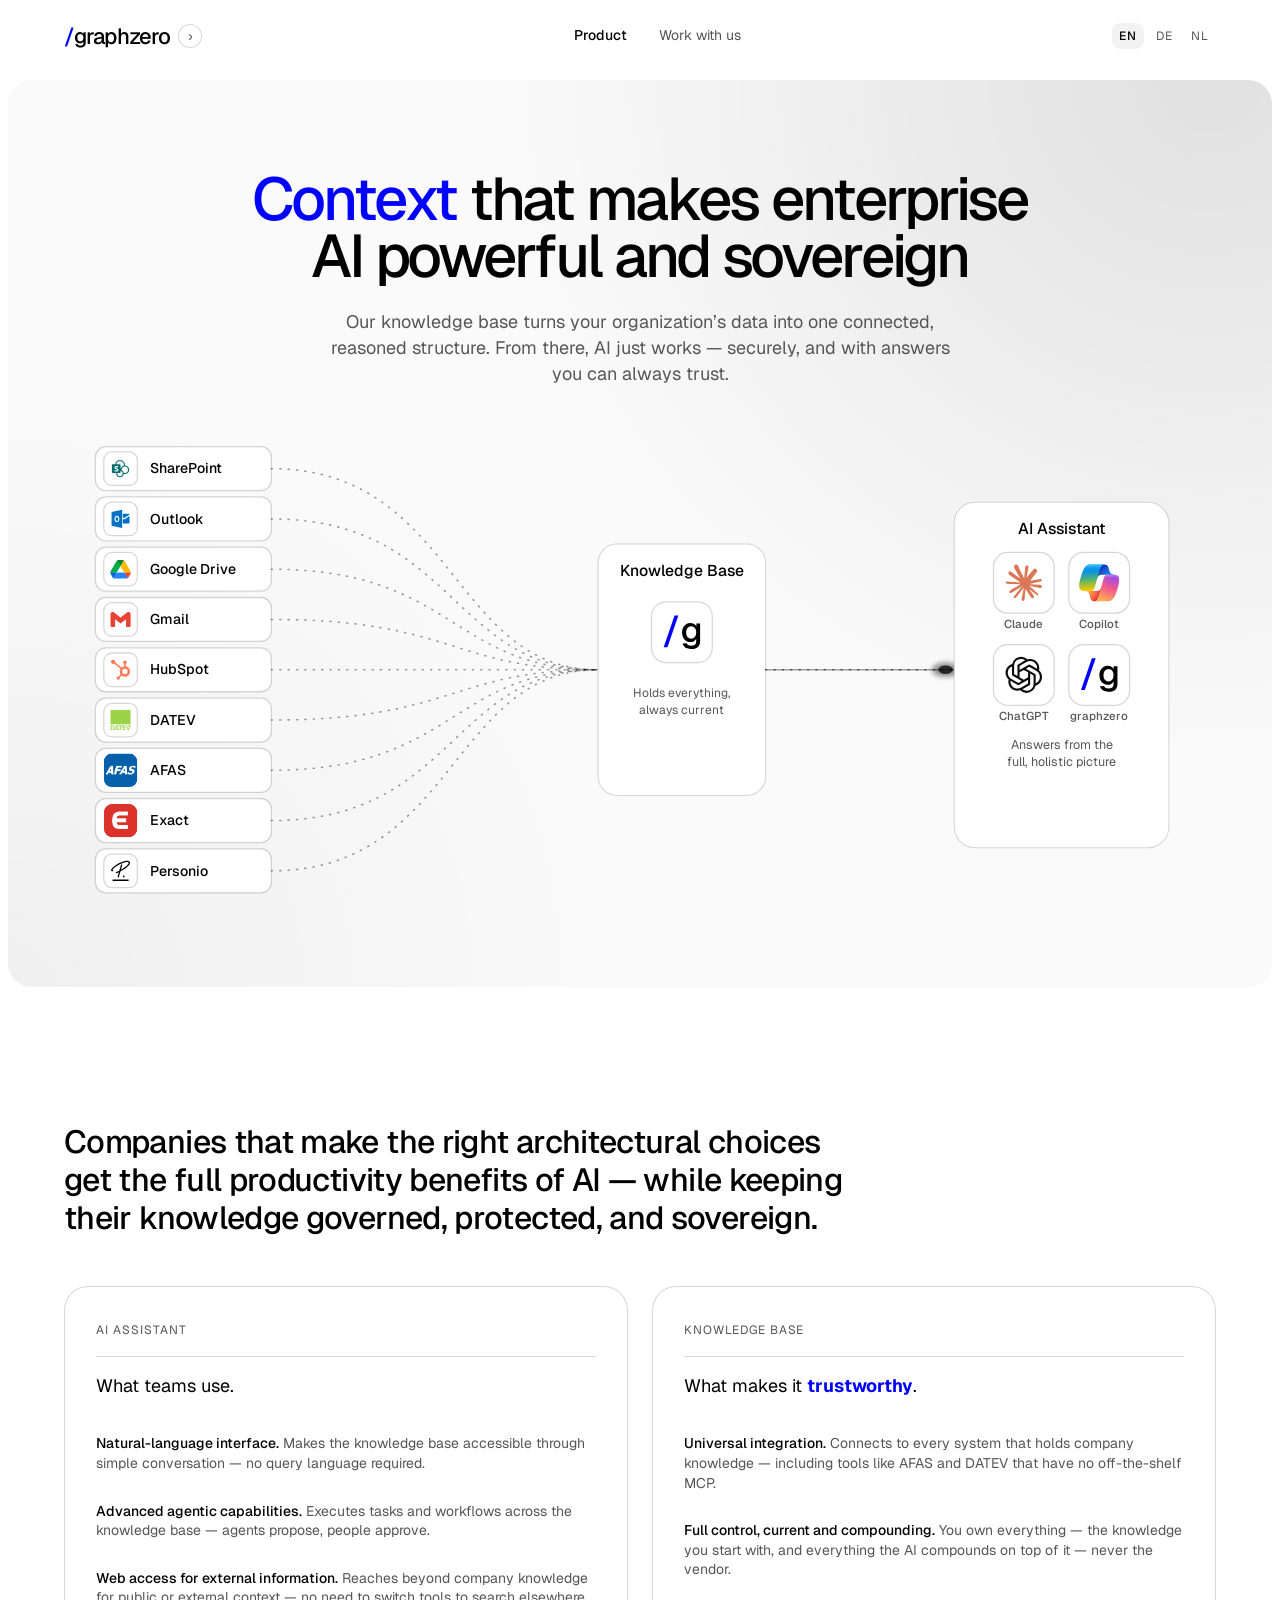
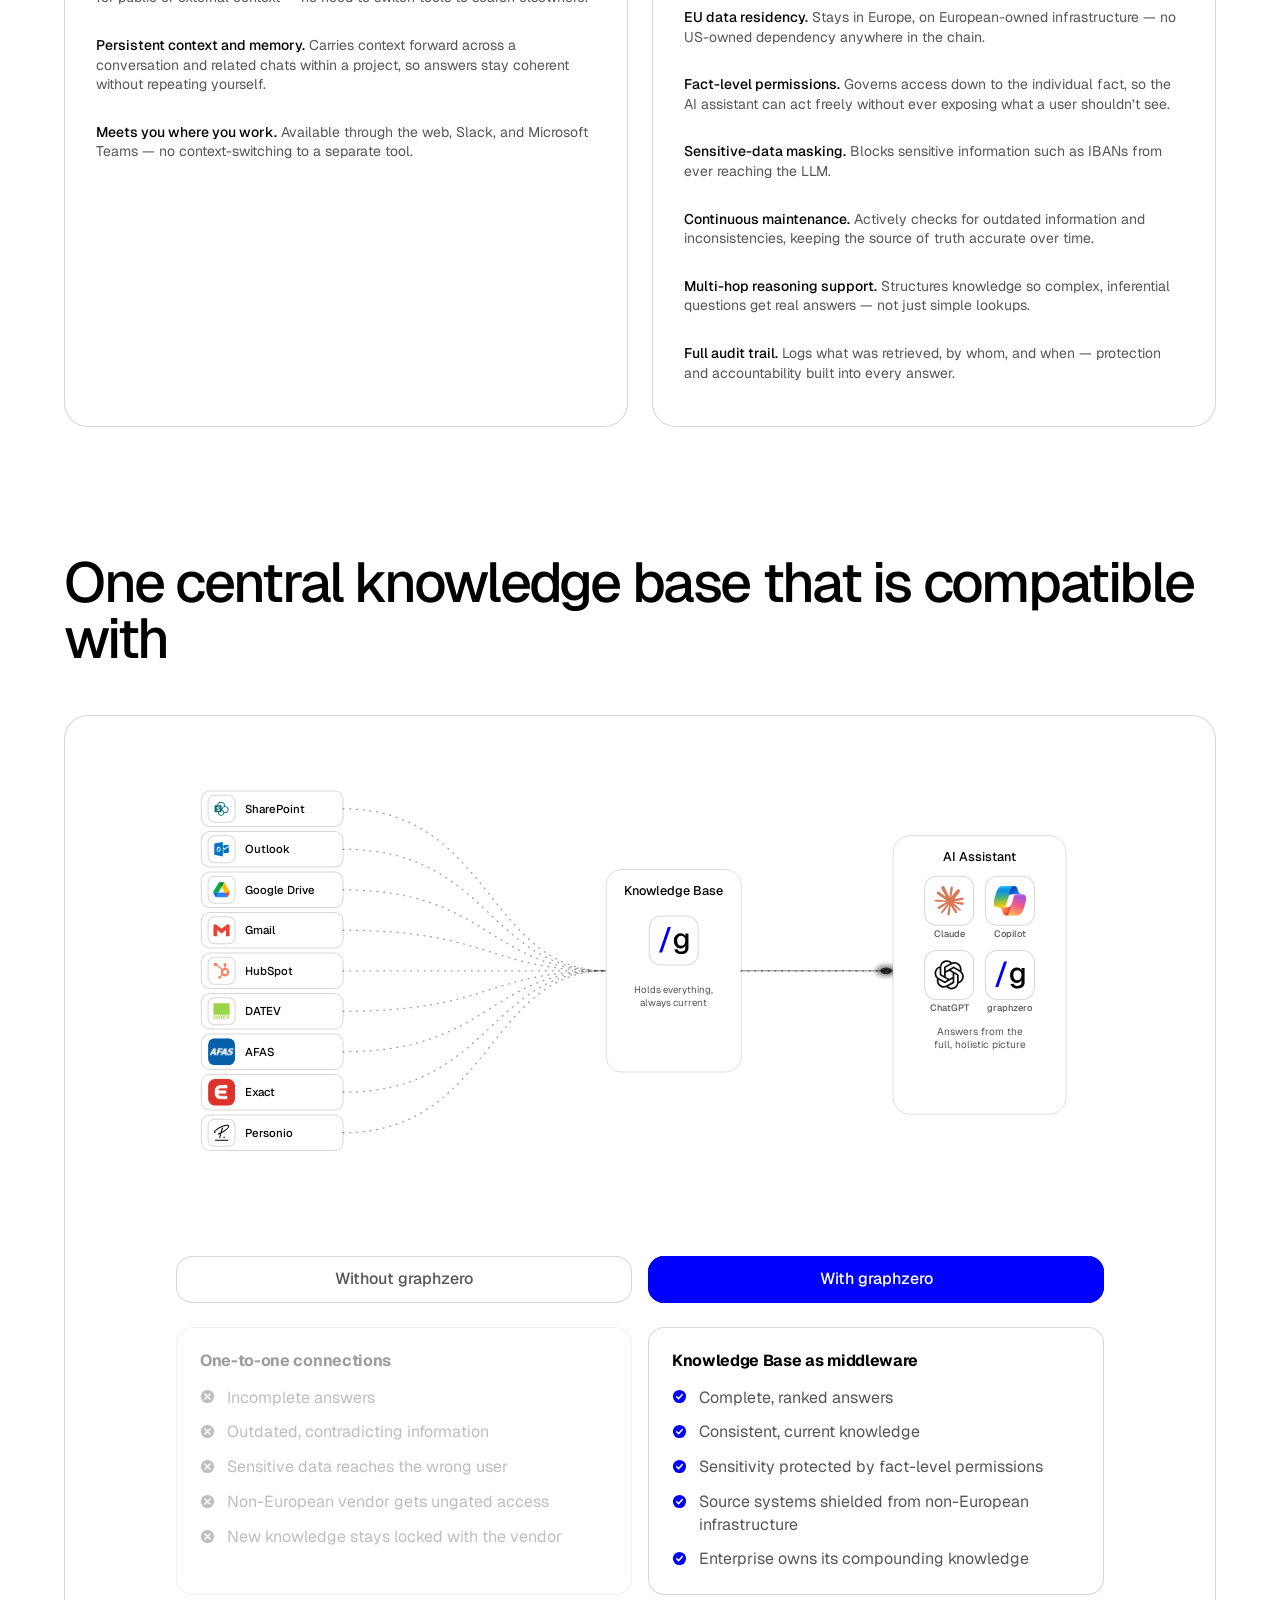
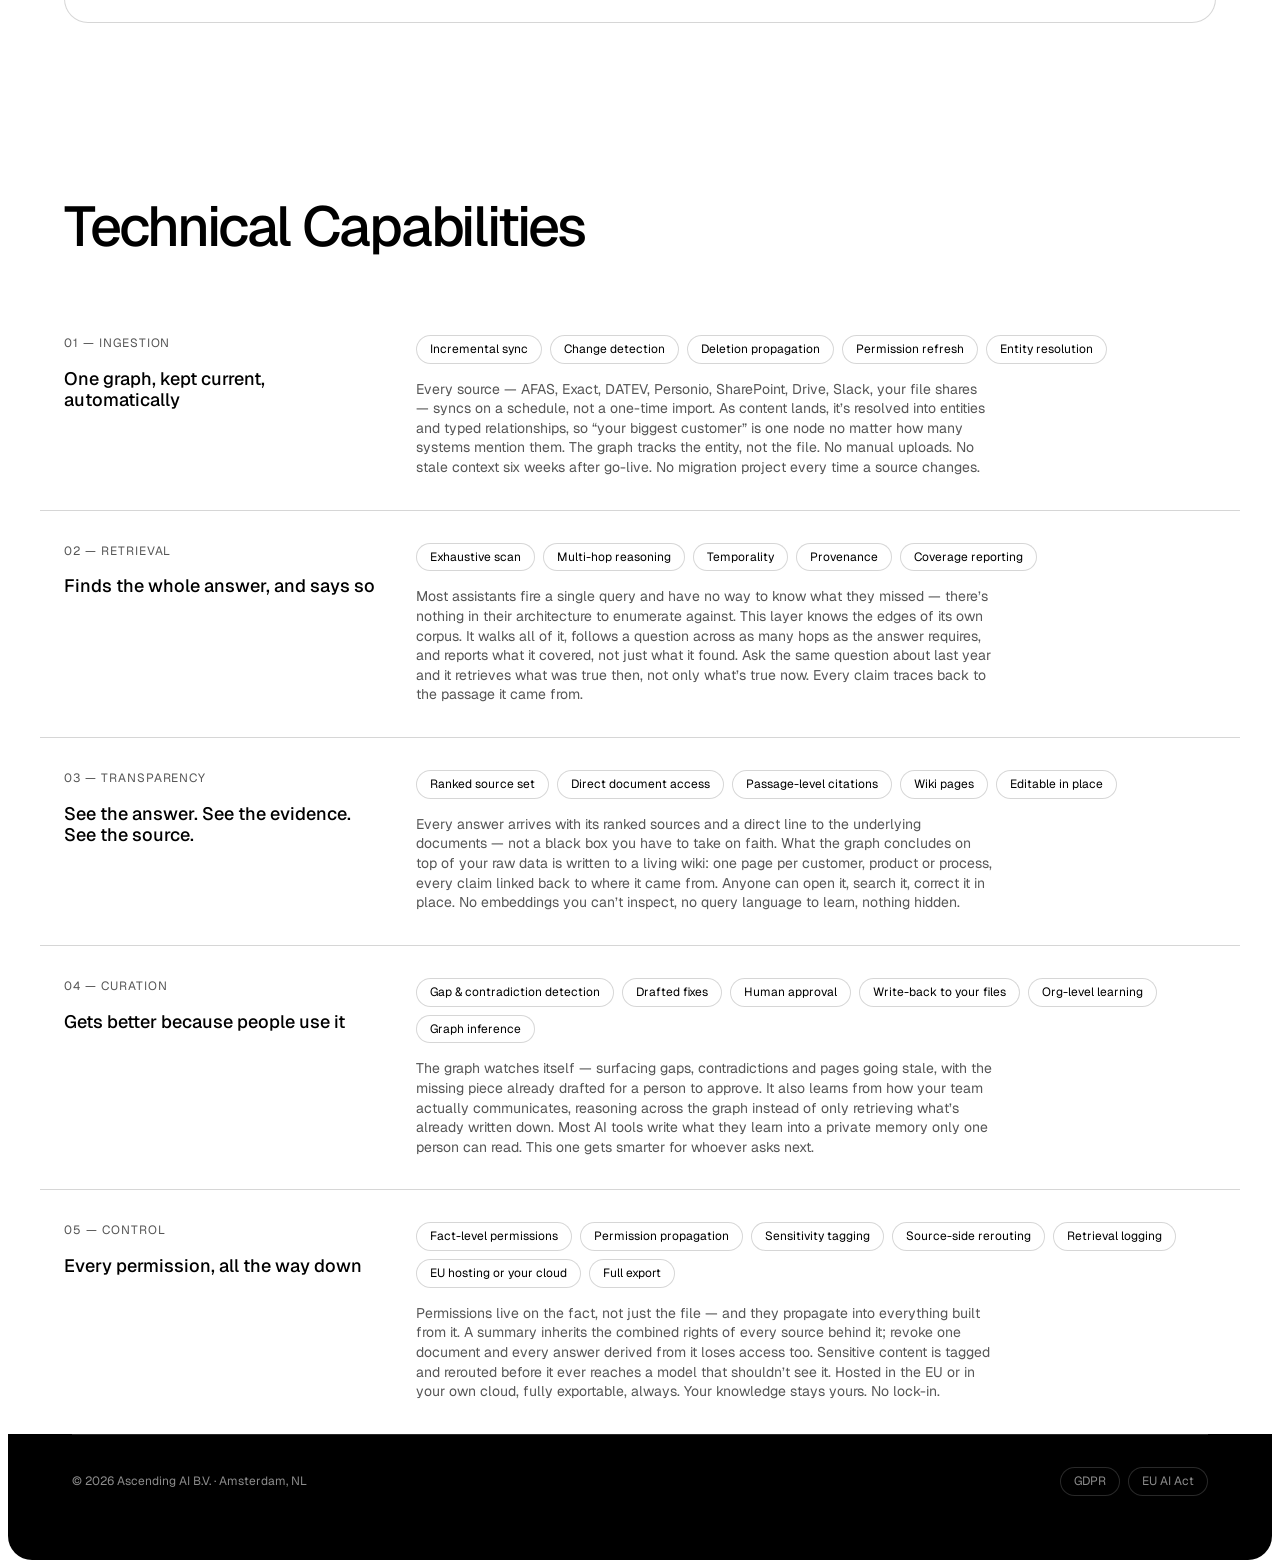
==== commit d57d486c: "Work with us: the figure is still until a module is pointed at It ran its packets constantly and the" ====
--- a/index.html
+++ b/index.html
@@ -12,8 +12,8 @@
 <link rel="preconnect" href="https://fonts.gstatic.com" crossorigin>
 <link rel="stylesheet" href="https://fonts.googleapis.com/css2?family=Geist:wght@400;500;700&amp;display=swap">
 <link rel="stylesheet" href="assets/design-system/styles.css">
-<link rel="stylesheet" href="assets/site.css?v=4">
-<link rel="icon" href="assets/graphzero-mark.svg?v=4" type="image/svg+xml">
+<link rel="stylesheet" href="assets/site.css?v=5">
+<link rel="icon" href="assets/graphzero-mark.svg?v=5" type="image/svg+xml">
 </head>
 <body data-surface="light">
 
@@ -689,6 +689,6 @@
 
 </div>
 
-<script src="assets/site.js?v=4" defer></script>
+<script src="assets/site.js?v=5" defer></script>
 </body>
 </html>
--- a/assets/site.css
+++ b/assets/site.css
@@ -3493,3 +3493,24 @@
    crosses stay muted: they are the case being rejected and should not compete.
    -------------------------------------------------------------------------- */
 .page[data-page="product"] .af-flow2 .af-bullet-icon-pro { color: var(--hl); }
+
+
+/* --------------------------------------------------------------------------
+   The module list drives the figure beside it, so pointing at a module has to
+   read as pointing at something. The title takes the same accent the drawing
+   lights with — one blue for one interaction, rather than the title answering
+   in the page's blue while the diagram answers in the figure's.
+
+   The whole item is the target, not just the title: the item is what carries
+   data-flow, so the copy and the drawing respond to the same gesture.
+   -------------------------------------------------------------------------- */
+.page[data-page="work-with-us"] .showcase__title {
+  transition: color var(--dur) var(--ease);
+}
+.page[data-page="work-with-us"] .showcase__item:hover .showcase__title,
+.page[data-page="work-with-us"] .showcase__item:focus-within .showcase__title {
+  color: var(--eu-blue);
+  text-decoration: underline;
+  text-decoration-thickness: 2px;
+  text-underline-offset: 0.18em;
+}
